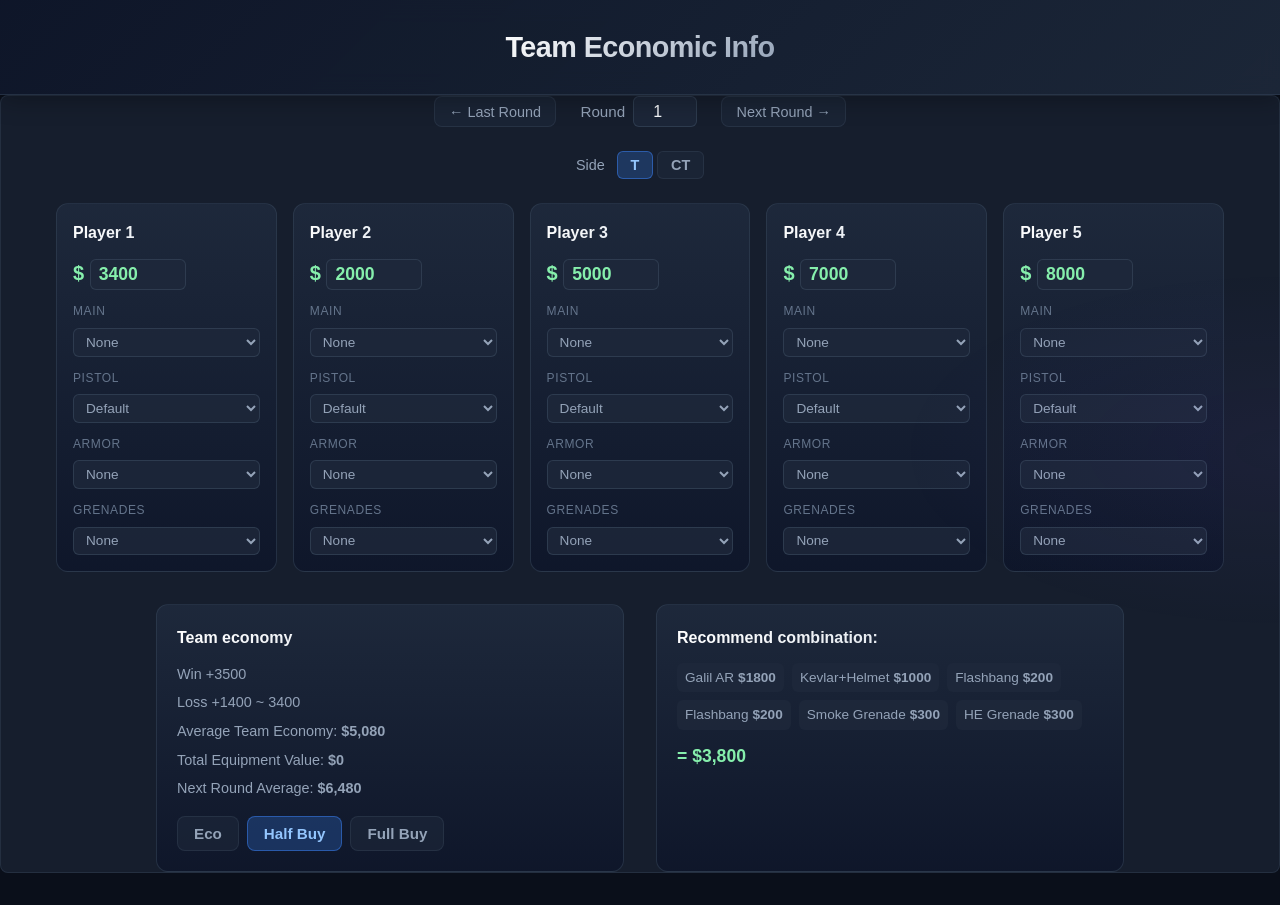
==== eco_board.html @ 3f2b860d "implement the real eco board" ====
<!DOCTYPE html>
<html lang="en">
<head>
  <meta charset="UTF-8">
  <meta name="viewport" content="width=device-width, initial-scale=1.0">
  <title>Team Economic Info — CS2 Eco Board</title>
  <link rel="stylesheet" href="css/style.css?v=4">
  <link rel="stylesheet" href="css/dashboard.css?v=4">
  <link rel="stylesheet" href="css/eco_board.css?v=1">
</head>
<body class="dashboard-body eco-board-page" data-theme="dark">
  <header class="dashboard-header eco-board-header">
    <div class="header-inner">
      <h1 class="dashboard-title">Team Economic Info</h1>
    </div>
  </header>

  <main class="eco-board-main">
    <!-- Round navigation -->
    <section class="eco-round-nav">
      <button type="button" class="eco-nav-btn" id="btnLastRound" aria-label="Previous round">← Last Round</button>
      <div class="eco-round-input-wrap">
        <span class="eco-round-label">Round</span>
        <input type="number" id="currentRound" class="eco-round-input" min="1" value="1" aria-label="Current round">
      </div>
      <button type="button" class="eco-nav-btn" id="btnNextRound" aria-label="Next round">Next Round →</button>
    </section>

    <!-- Side selector (T/CT affects Molotov vs Incendiary price) -->
    <section class="eco-side-select">
      <label>Side</label>
      <div class="eco-side-btns">
        <button type="button" class="eco-side-btn active" data-side="T">T</button>
        <button type="button" class="eco-side-btn" data-side="CT">CT</button>
      </div>
    </section>

    <!-- 5 Player cards -->
    <section class="eco-players-grid" id="playersGrid">
      <!-- Filled by JS: Player1..5 with money + Main/Pistol/Equipment/Grenades -->
    </section>

    <!-- Team economy summary + Strategy buttons + Recommendation -->
    <section class="eco-bottom-section">
      <div class="eco-summary-block">
        <h3>Team economy</h3>
        <ul class="eco-summary-list">
          <li>Win +<span id="winBonus">3250</span></li>
          <li>Loss +<span id="lossBonus">1400</span> ~ <span id="lossBonusMax">3400</span></li>
          <li>Average Team Economy: <strong id="avgEconomy">0</strong></li>
          <li>Total Equipment Value: <strong id="totalEquipment">0</strong></li>
          <li>Next Round Average: <strong id="nextRoundAvg">0</strong></li>
        </ul>
        <div class="eco-strategy-btns">
          <button type="button" class="eco-strategy-btn" data-strategy="eco">Eco</button>
          <button type="button" class="eco-strategy-btn active" data-strategy="halfbuy">Half Buy</button>
          <button type="button" class="eco-strategy-btn" data-strategy="fullbuy">Full Buy</button>
        </div>
      </div>
      <div class="eco-recommend-block">
        <h3>Recommend combination:</h3>
        <div class="eco-recommend-content" id="recommendContent">
          <p class="eco-recommend-placeholder">Choose a strategy to see recommended buy</p>
          <div class="eco-recommend-items" id="recommendItems"></div>
          <div class="eco-recommend-total" id="recommendTotal"></div>
        </div>
      </div>
    </section>
  </main>

  <script src="js/eco_board.js"></script>
</body>
</html>
---- css/style.css ----
/* === Reset & Base === */
*,
*::before,
*::after {
  margin: 0;
  padding: 0;
  box-sizing: border-box;
}

body {
  font-family: 'Segoe UI', Tahoma, Geneva, Verdana, sans-serif;
  line-height: 1.6;
}

/* === Theme Variables for Visualization Components === */
:root {
  --vis-bg: #ffffff;
  --vis-bg-alt: #f5f6f8;
  --vis-bg-card: #f8f9fa;
  --vis-border: #e0e0e0;
  --vis-border-light: #d0d0d0;
  --vis-text: #333;
  --vis-text-secondary: #555;
  --vis-text-muted: #666;
  --vis-text-faint: #888;
  --vis-text-dim: #999;
  --vis-text-heading: #222;
  --vis-tab-bg: #fff;
  --vis-tab-hover: #e8ecf0;
  --vis-tab-active-bg: linear-gradient(135deg, #1e3a5f, #2c5282);
  --vis-tab-active-border: transparent;
  --vis-tab-active-color: #fff;
  --vis-tab-shadow: 0 2px 4px rgba(30, 58, 95, 0.2);
  --vis-btn-shadow: 0 4px 6px rgba(0, 0, 0, 0.05);
  --vis-btn-hover-shadow: 0 6px 12px rgba(0, 0, 0, 0.1);
  --vis-input-bg: #fff;
  --vis-slider-track: #ddd;
  --vis-slider-thumb: #1e3a5f;
  --vis-heading-border: #1e3a5f;
  --vis-stat-border: #e8e8e8;
  --vis-control-bar-bg: #e8e8e8;
  --vis-loading-bg: rgba(255,255,255,0.85);
  --vis-hm-card-bg: #1a1a1a;
  --vis-ct-stat: #1565c0;
  --vis-t-stat: #c62828;
}

[data-theme="dark"] {
  --vis-bg: rgba(15, 23, 42, 0.95);
  --vis-bg-alt: rgba(30, 41, 59, 0.8);
  --vis-bg-card: rgba(30, 41, 59, 0.6);
  --vis-border: rgba(51, 65, 85, 0.6);
  --vis-border-light: rgba(51, 65, 85, 0.5);
  --vis-text: #e2e8f0;
  --vis-text-secondary: #cbd5e1;
  --vis-text-muted: #94a3b8;
  --vis-text-faint: #64748b;
  --vis-text-dim: #64748b;
  --vis-text-heading: #e2e8f0;
  --vis-tab-bg: rgba(30, 41, 59, 0.6);
  --vis-tab-hover: rgba(51, 65, 85, 0.8);
  --vis-tab-active-bg: linear-gradient(135deg, #3b82f6, #2563eb);
  --vis-tab-active-border: transparent;
  --vis-tab-active-color: #fff;
  --vis-tab-shadow: 0 2px 8px rgba(59, 130, 246, 0.3);
  --vis-btn-shadow: 0 4px 8px rgba(0, 0, 0, 0.2);
  --vis-btn-hover-shadow: 0 6px 16px rgba(0, 0, 0, 0.3);
  --vis-input-bg: rgba(30, 41, 59, 0.8);
  --vis-slider-track: rgba(51, 65, 85, 0.6);
  --vis-slider-thumb: #3b82f6;
  --vis-heading-border: #3b82f6;
  --vis-stat-border: rgba(51, 65, 85, 0.5);
  --vis-control-bar-bg: rgba(51, 65, 85, 0.5);
  --vis-loading-bg: rgba(15, 23, 42, 0.85);
  --vis-hm-card-bg: rgba(15, 23, 42, 0.8);
  --vis-ct-stat: #58a6ff;
  --vis-t-stat: #ff7b72;
}

/* === Vis Block (full-width wrapper per visualization) === */
.vis-block {
  position: relative;
}

.vis-block-header {
  max-width: 1100px;
  margin: 0 auto;
  padding: 1.25rem 1.5rem 0.75rem;
  display: flex;
  align-items: center;
  justify-content: space-between;
  flex-wrap: wrap;
  gap: 0.75rem;
}

.vis-block-title h2 {
  font-size: 1.5rem;
  color: var(--vis-text);
  margin-bottom: 0.15rem;
  transition: color 0.4s;
}

.vis-block-title p {
  color: var(--vis-text-muted);
  font-size: 0.9rem;
  transition: color 0.4s;
}

/* === Analysis Content Layout === */
.storyboard-text {
  width: 100%;
  max-width: 100%;
  margin: 0 auto 40px auto;
  padding: 20px 30px;
  background: var(--vis-bg-card);
  border-left: 4px solid #58a6ff;
  border-radius: 4px;
  box-shadow: 0 4px 12px rgba(0,0,0,0.1);
  transition: background 0.4s, color 0.4s, opacity 0.8s ease-out, transform 0.8s ease-out;
}

[data-theme="dark"] .storyboard-text {
  box-shadow: 0 4px 12px rgba(0,0,0,0.3);
}

.storyboard-text h3 {
  font-size: 20px;
  color: var(--vis-text-heading);
  margin-top: 0;
  margin-bottom: 12px;
  transition: color 0.4s;
}

.storyboard-text p {
  font-size: 15px;
  color: var(--vis-text);
  line-height: 1.6;
  margin-bottom: 12px;
  transition: color 0.4s;
}

.storyboard-text p:last-child {
  margin-bottom: 0;
}

.fade-section {
  opacity: 0;
  transform: translateY(30px);
  transition: opacity 0.8s ease-out, transform 0.8s ease-out;
}

.fade-section.is-visible {
  opacity: 1;
  transform: translateY(0);
}

.analysis-content {
  max-width: 1100px;
  width: 100%;
  margin: 0 auto;
  padding: 1.25rem 1.5rem;
  position: relative;
  z-index: 1;
}

.analysis-header {
  text-align: center;
  margin-bottom: 1rem;
}

.analysis-header h2 {
  font-size: 1.5rem;
  color: var(--vis-text);
  margin-bottom: 0.2rem;
  transition: color 0.4s;
}

.analysis-header p {
  color: var(--vis-text-muted);
  font-size: 0.9rem;
  transition: color 0.4s;
}

.analysis-content section {
  margin-bottom: 2rem;
}

.analysis-content section h2 {
  font-size: 1.35rem;
  margin-bottom: 0.5rem;
  border-bottom: 2px solid var(--vis-heading-border);
  padding-bottom: 0.25rem;
  color: var(--vis-text);
  transition: color 0.4s, border-color 0.4s;
}

.analysis-content section > p {
  color: var(--vis-text-muted);
  margin-bottom: 0.75rem;
  font-size: 0.9rem;
  transition: color 0.4s;
}

/* === Visualization Containers === */
.vis-container {
  width: 100%;
  min-height: 400px;
  background-color: var(--vis-bg);
  border: 1px solid var(--vis-border);
  border-radius: 8px;
  display: flex;
  align-items: center;
  justify-content: center;
  color: var(--vis-text-dim);
  font-size: 1.2rem;
  overflow: hidden;
  box-shadow: 0 2px 8px rgba(0,0,0,0.06);
  transition: background-color 0.4s, border-color 0.4s, color 0.4s;
}
[data-theme="dark"] .vis-container {
  box-shadow: 0 2px 12px rgba(0,0,0,0.3);
}
.vis-container .mc-wrapper {
  width: 100%;
}

/* === SVG Defaults (scoped to analysis) === */
.analysis-content svg {
  display: block;
  margin: 0 auto;
}

/* ========================================
   Map Control Visualization (vis1)
   ======================================== */
.mc-wrapper {
  width: 100%;
}

.mc-controls {
  display: flex; flex-wrap: wrap; gap: 16px;
  justify-content: center; align-items: center;
  padding: 14px 16px;
  background: var(--vis-bg-alt);
  border: 1px solid var(--vis-border);
  border-radius: 8px 8px 0 0;
  transition: background 0.4s, border-color 0.4s;
}
.mc-control-group { display: flex; align-items: center; gap: 8px; }
.mc-control-group label {
  font-size: 12px; color: var(--vis-text-muted); font-weight: 600;
  text-transform: uppercase; letter-spacing: 0.5px;
  transition: color 0.4s;
}
.mc-map-tabs { 
  display: inline-flex; 
  background: var(--vis-tab-bg); 
  padding: 4px; 
  border-radius: 8px; 
  border: 1px solid var(--vis-border-light);
  box-shadow: inset 0 1px 3px rgba(0,0,0,0.05);
}
.mc-map-tab {
  padding: 6px 16px; background: transparent; border: none;
  border-radius: 6px; color: var(--vis-text-secondary); font-size: 13px;
  font-weight: 600; cursor: pointer; transition: all 0.3s cubic-bezier(0.4, 0, 0.2, 1);
}
.mc-map-tab:hover:not(.active) { 
  color: var(--vis-text);
  background: rgba(0,0,0,0.03);
}
[data-theme="dark"] .mc-map-tab:hover:not(.active) {
  background: rgba(255,255,255,0.05);
}
.mc-map-tab.active { 
  background: var(--vis-tab-active-bg); 
  color: var(--vis-tab-active-color); 
  box-shadow: var(--vis-tab-shadow);
}

.mc-select {
  padding: 6px 28px 6px 12px; background: var(--vis-input-bg); 
  border: 1px solid var(--vis-border-light);
  border-radius: 6px; color: var(--vis-text); font-size: 13px;
  cursor: pointer; outline: none;
  transition: all 0.3s cubic-bezier(0.4, 0, 0.2, 1);
  box-shadow: var(--vis-btn-shadow);
  appearance: none;
  -webkit-appearance: none;
  background-image: url("data:image/svg+xml;charset=UTF-8,%3csvg xmlns='http://www.w3.org/2000/svg' viewBox='0 0 24 24' fill='none' stroke='currentColor' stroke-width='2' stroke-linecap='round' stroke-linejoin='round'%3e%3cpolyline points='6 9 12 15 18 9'%3e%3c/polyline%3e%3c/svg%3e");
  background-repeat: no-repeat;
  background-position: right 8px center;
  background-size: 12px;
}
.mc-select:focus { 
  border-color: #3b82f6; 
  box-shadow: 0 0 0 3px rgba(59, 130, 246, 0.2);
}
.mc-select:hover {
  transform: translateY(-1px);
  box-shadow: var(--vis-btn-hover-shadow);
}
.mc-btn { padding: 6px 16px; background: var(--vis-tab-bg); border: 1px solid var(--vis-border-light); border-radius: 6px; color: var(--vis-text); font-size: 13px; font-weight: 600; cursor: pointer; transition: all 0.3s cubic-bezier(0.4, 0, 0.2, 1); box-shadow: var(--vis-btn-shadow); min-width: 72px; }
.mc-btn:hover { 
  background: var(--vis-tab-hover);
  transform: translateY(-1px);
  box-shadow: var(--vis-btn-hover-shadow);
}
.mc-btn.playing { 
  background: linear-gradient(135deg, #ef4444, #dc2626); 
  border-color: transparent; 
  color: #fff; 
  box-shadow: 0 2px 8px rgba(239, 68, 68, 0.3);
}

.mc-body {
  display: flex; gap: 20px; flex-wrap: wrap;
  padding: 16px;
  background: var(--vis-bg);
  border: 1px solid var(--vis-border);
  border-top: none;
  border-radius: 0 0 8px 8px;
  color: var(--vis-text);
  font-family: 'Segoe UI', -apple-system, sans-serif;
  transition: background 0.4s, border-color 0.4s, color 0.4s;
}

.mc-map-wrapper { position: relative; flex-shrink: 0; }
.mc-map-container {
  position: relative; width: 560px; height: 560px;
  border-radius: 8px; overflow: hidden;
  border: 2px solid var(--vis-border-light); background: #fff;
  transition: border-color 0.4s;
}
[data-theme="dark"] .mc-map-container { background: #000; }
.mc-map-container img {
  width: 100%; height: 100%; display: block;
  position: absolute; top: 0; left: 0;
}
#mcControlCanvas {
  position: absolute; top: 0; left: 0;
  width: 560px; height: 560px;
  image-rendering: auto;
  pointer-events: none;
}
#mcPlayerCanvas {
  position: absolute; top: 0; left: 0;
  width: 560px; height: 560px;
  pointer-events: none;
}

.mc-slider-container { width: 560px; padding: 10px 0; }
.mc-slider-row { display: flex; align-items: center; gap: 12px; }
.mc-time-slider {
  flex: 1; appearance: none; -webkit-appearance: none;
  height: 6px; background: var(--vis-slider-track); border-radius: 3px; outline: none;
  transition: background 0.4s;
}
.mc-time-slider::-webkit-slider-thumb {
  -webkit-appearance: none; appearance: none;
  width: 16px; height: 16px; background: var(--vis-slider-thumb);
  border-radius: 50%; cursor: pointer; border: 2px solid #fff;
}
.mc-frame-label {
  font-size: 12px; color: var(--vis-text-faint); min-width: 130px;
  text-align: right; font-variant-numeric: tabular-nums;
  transition: color 0.4s;
}

.mc-alive-indicator {
  display: flex; gap: 16px; margin-top: 6px;
  justify-content: center;
}
.mc-alive-team {
  display: flex; align-items: center; gap: 6px;
  font-size: 13px; font-weight: 600;
}
.mc-alive-dot {
  width: 10px; height: 10px; border-radius: 50%;
}

.mc-side-panel { flex: 1; min-width: 220px; }
.mc-panel-card {
  background: var(--vis-bg-card); border: 1px solid var(--vis-border);
  border-radius: 8px; padding: 14px; margin-bottom: 14px;
  transition: background 0.4s, border-color 0.4s;
}
.mc-panel-card h3 {
  font-size: 13px; color: var(--vis-text-heading); margin-bottom: 10px; font-weight: 600;
  transition: color 0.4s;
}

.mc-legend-bar { height: 18px; border-radius: 4px; margin-bottom: 6px; }
.mc-legend-labels {
  display: flex; justify-content: space-between; font-size: 11px;
  color: var(--vis-text-muted);
  transition: color 0.4s;
}

.mc-control-bar-outer {
  width: 100%; height: 26px; background: var(--vis-control-bar-bg);
  border-radius: 4px; overflow: hidden; display: flex; margin-top: 6px;
  transition: background 0.4s;
}
.mc-control-bar-ct, .mc-control-bar-t {
  height: 100%; transition: width 0.15s;
  display: flex; align-items: center; justify-content: center;
  font-size: 11px; font-weight: 700; color: #fff;
}
.mc-control-bar-ct { background: linear-gradient(90deg, #1565c0, #42a5f5); }
.mc-control-bar-t { background: linear-gradient(90deg, #ef5350, #c62828); }

.mc-stat-row {
  display: flex; justify-content: space-between; align-items: center;
  padding: 5px 0; border-bottom: 1px solid var(--vis-stat-border);
  transition: border-color 0.4s;
}
.mc-stat-row:last-child { border-bottom: none; }
.mc-stat-label {
  font-size: 12px; color: var(--vis-text-muted);
  transition: color 0.4s;
}
.mc-stat-value { font-size: 13px; font-weight: 600; }
.mc-stat-ct { color: var(--vis-ct-stat); transition: color 0.4s; }
.mc-stat-t { color: var(--vis-t-stat); transition: color 0.4s; }
.mc-stat-neutral { color: var(--vis-text-faint); transition: color 0.4s; }

.mc-info p {
  font-size: 11px; color: var(--vis-text-muted); line-height: 1.6;
  transition: color 0.4s;
}

.mc-loading {
  display: flex; align-items: center; justify-content: center;
  height: 560px; font-size: 15px; color: var(--vis-text-faint);
}
.mc-spinner {
  width: 22px; height: 22px;
  border: 3px solid var(--vis-slider-track); border-top-color: var(--vis-slider-thumb);
  border-radius: 50%; animation: mc-spin 0.8s linear infinite; margin-right: 10px;
}

@keyframes mc-spin { to { transform: rotate(360deg); } }

/* ========================================
   Heatmap Gallery (heatmap-section)
   ======================================== */
.hm-map-tabs {
  display: inline-flex; 
  background: var(--vis-tab-bg); 
  padding: 4px; 
  border-radius: 8px; 
  border: 1px solid var(--vis-border-light);
  box-shadow: inset 0 1px 3px rgba(0,0,0,0.05);
  margin-bottom: 16px;
}
.hm-map-tab {
  padding: 6px 16px; background: transparent; border: none;
  border-radius: 6px; color: var(--vis-text-secondary); font-size: 13px;
  font-weight: 600; cursor: pointer; transition: all 0.3s cubic-bezier(0.4, 0, 0.2, 1);
}
.hm-map-tab:hover:not(.active) { 
  color: var(--vis-text);
  background: rgba(0,0,0,0.03);
}
[data-theme="dark"] .hm-map-tab:hover:not(.active) {
  background: rgba(255,255,255,0.05);
}
.hm-map-tab.active { 
  background: var(--vis-tab-active-bg); 
  color: var(--vis-tab-active-color); 
  box-shadow: var(--vis-tab-shadow);
}

.hm-grid {
  display: grid;
  grid-template-columns: 1fr 1fr;
  gap: 16px;
}
.hm-grid-2 {
  grid-template-columns: 1fr 1fr;
}
.hm-card {
  border: 1px solid var(--vis-border);
  border-radius: 8px;
  overflow: hidden;
  background: var(--vis-hm-card-bg);
  box-shadow: 0 2px 8px rgba(0,0,0,0.06);
  transition: background 0.4s, border-color 0.4s;
}
[data-theme="dark"] .hm-card {
  box-shadow: 0 2px 12px rgba(0,0,0,0.3);
}
.hm-card img {
  width: 100%;
  height: auto;
  display: block;
}

/* ========================================
   Utility Lane Evolution (vis3)
   ======================================== */
#vis3.vis-container {
  display: block;
}
.ul-wrapper { width: 100%; }

.ul-controls {
  display: flex; flex-wrap: wrap; gap: 16px;
  justify-content: center; align-items: center;
  padding: 14px 16px;
  background: var(--vis-bg-alt);
  border: 1px solid var(--vis-border);
  border-radius: 8px 8px 0 0;
  transition: background 0.4s, border-color 0.4s;
}
.ul-control-group { display: flex; align-items: center; gap: 8px; }
.ul-control-group label {
  font-size: 12px; color: var(--vis-text-muted); font-weight: 600;
  text-transform: uppercase; letter-spacing: 0.5px;
  transition: color 0.4s;
}
.ul-map-tabs { 
  display: inline-flex; 
  background: var(--vis-tab-bg); 
  padding: 4px; 
  border-radius: 8px; 
  border: 1px solid var(--vis-border-light);
  box-shadow: inset 0 1px 3px rgba(0,0,0,0.05);
}
.ul-map-tab {
  padding: 6px 16px; background: transparent; border: none;
  border-radius: 6px; color: var(--vis-text-secondary); font-size: 13px;
  font-weight: 600; cursor: pointer; transition: all 0.3s cubic-bezier(0.4, 0, 0.2, 1);
}
.ul-map-tab:hover:not(.active) { 
  color: var(--vis-text);
  background: rgba(0,0,0,0.03);
}
[data-theme="dark"] .ul-map-tab:hover:not(.active) {
  background: rgba(255,255,255,0.05);
}
.ul-map-tab.active { 
  background: var(--vis-tab-active-bg); 
  color: var(--vis-tab-active-color); 
  box-shadow: var(--vis-tab-shadow);
}

.ul-btn {
  padding: 6px 16px; background: var(--vis-tab-bg); border: 1px solid var(--vis-border-light);
  border-radius: 6px; color: var(--vis-text); font-size: 13px; font-weight: 600;
  cursor: pointer; transition: all 0.3s cubic-bezier(0.4, 0, 0.2, 1);
  box-shadow: var(--vis-btn-shadow);
}
.ul-btn:hover { 
  background: var(--vis-tab-hover);
  transform: translateY(-1px);
  box-shadow: var(--vis-btn-hover-shadow);
}

.ul-stat-badge {
  font-size: 12px; font-weight: 600; color: var(--vis-text-muted);
  padding: 4px 12px; border-radius: 999px;
  background: var(--vis-bg-card); border: 1px solid var(--vis-border);
  transition: all 0.4s;
}

.ul-body {
  display: flex; gap: 20px; flex-wrap: wrap;
  padding: 16px;
  background: var(--vis-bg);
  border: 1px solid var(--vis-border);
  border-top: none;
  border-radius: 0 0 8px 8px;
  transition: background 0.4s, border-color 0.4s;
}

.ul-map-area { flex-shrink: 0; position: relative; }
.ul-map-container {
  position: relative; width: 560px; height: 560px;
  border-radius: 8px; overflow: hidden;
  border: 2px solid var(--vis-border-light); background: #fff;
  transition: border-color 0.4s;
}
[data-theme="dark"] .ul-map-container { background: #000; }
.ul-map-container img {
  width: 100%; height: 100%; display: block;
  position: absolute; top: 0; left: 0;
  pointer-events: none;
}
#ulTrailCanvas {
  position: absolute; top: 0; left: 0;
  width: 560px; height: 560px;
  pointer-events: none;
  z-index: 1;
}

.ul-legend {
  display: flex; gap: 16px; justify-content: center;
  padding: 10px 0 2px; flex-wrap: wrap;
}
.ul-legend-item {
  display: flex; align-items: center; gap: 5px;
  font-size: 12px; color: var(--vis-text-muted); font-weight: 600;
  transition: color 0.4s;
}
.ul-legend-dot {
  width: 10px; height: 10px; border-radius: 50%;
  display: inline-block; box-shadow: 0 0 6px currentColor;
}
.ul-legend-line {
  width: 24px; height: 2px; display: inline-block;
  background: linear-gradient(90deg, rgba(255,255,255,0.6), rgba(255,255,255,0.1));
  border-radius: 1px;
}

.ul-sidebar { flex: 1; min-width: 220px; }
.ul-panel-card {
  background: var(--vis-bg-card); border: 1px solid var(--vis-border);
  border-radius: 8px; padding: 14px; margin-bottom: 14px;
  transition: background 0.4s, border-color 0.4s;
}
.ul-panel-card h3 {
  font-size: 13px; color: var(--vis-text-heading); margin-bottom: 10px; font-weight: 600;
  transition: color 0.4s;
}

.ul-filter-group {
  display: inline-flex; flex-wrap: wrap; 
  background: var(--vis-tab-bg); 
  padding: 4px; 
  border-radius: 8px; 
  border: 1px solid var(--vis-border-light);
  box-shadow: inset 0 1px 3px rgba(0,0,0,0.05);
}
.ul-filter-btn {
  padding: 6px 12px; font-size: 12px; font-weight: 600;
  border: none; border-radius: 6px;
  background: transparent; color: var(--vis-text-secondary);
  cursor: pointer; transition: all 0.3s cubic-bezier(0.4, 0, 0.2, 1);
}
.ul-filter-btn:hover:not(.active) { 
  color: var(--vis-text);
  background: rgba(0,0,0,0.03);
}
[data-theme="dark"] .ul-filter-btn:hover:not(.active) {
  background: rgba(255,255,255,0.05);
}
.ul-filter-btn.active {
  background: var(--vis-tab-active-bg); 
  color: var(--vis-tab-active-color);
  box-shadow: var(--vis-tab-shadow);
}

.ul-info p {
  font-size: 11px; color: var(--vis-text-muted); line-height: 1.6;
  transition: color 0.4s;
}

/* ========================================
   Kill Vector Field (vis4)
   ======================================== */
#vis4.vis-container { display: block; }
.kv-wrapper { width: 100%; }

.kv-controls {
  display: flex; flex-wrap: wrap; gap: 16px;
  justify-content: center; align-items: center;
  padding: 14px 16px;
  background: var(--vis-bg-alt);
  border: 1px solid var(--vis-border);
  border-radius: 8px 8px 0 0;
  transition: background 0.4s, border-color 0.4s;
}
.kv-control-group { display: flex; align-items: center; gap: 8px; }
.kv-control-group label {
  font-size: 12px; color: var(--vis-text-muted); font-weight: 600;
  text-transform: uppercase; letter-spacing: 0.5px;
  transition: color 0.4s;
}
.kv-map-tabs { 
  display: inline-flex; 
  background: var(--vis-tab-bg); 
  padding: 4px; 
  border-radius: 8px; 
  border: 1px solid var(--vis-border-light);
  box-shadow: inset 0 1px 3px rgba(0,0,0,0.05);
}
.kv-map-tab {
  padding: 6px 16px; background: transparent; border: none;
  border-radius: 6px; color: var(--vis-text-secondary); font-size: 13px;
  font-weight: 600; cursor: pointer; transition: all 0.3s cubic-bezier(0.4, 0, 0.2, 1);
}
.kv-map-tab:hover:not(.active) { 
  color: var(--vis-text);
  background: rgba(0,0,0,0.03);
}
[data-theme="dark"] .kv-map-tab:hover:not(.active) {
  background: rgba(255,255,255,0.05);
}
.kv-map-tab.active { 
  background: var(--vis-tab-active-bg); 
  color: var(--vis-tab-active-color); 
  box-shadow: var(--vis-tab-shadow);
}

.kv-btn {
  padding: 6px 16px; background: var(--vis-tab-bg); border: 1px solid var(--vis-border-light);
  border-radius: 6px; color: var(--vis-text); font-size: 13px; font-weight: 600;
  cursor: pointer; transition: all 0.3s cubic-bezier(0.4, 0, 0.2, 1);
  box-shadow: var(--vis-btn-shadow);
}
.kv-btn:hover { 
  background: var(--vis-tab-hover);
  transform: translateY(-1px);
  box-shadow: var(--vis-btn-hover-shadow);
}

.kv-stat-badge {
  font-size: 12px; font-weight: 600; color: var(--vis-text-muted);
  padding: 4px 12px; border-radius: 999px;
  background: var(--vis-bg-card); border: 1px solid var(--vis-border);
  transition: all 0.4s;
}

.kv-body {
  display: flex; gap: 20px; flex-wrap: wrap;
  padding: 16px;
  background: var(--vis-bg);
  border: 1px solid var(--vis-border);
  border-top: none;
  border-radius: 0 0 8px 8px;
  transition: background 0.4s, border-color 0.4s;
}

.kv-map-area { flex-shrink: 0; position: relative; z-index: 4; }
.kv-map-container {
  position: relative; width: 560px; height: 560px;
  border-radius: 8px; overflow: hidden;
  border: 2px solid var(--vis-border-light); background: #fff;
  transition: border-color 0.4s;
}
[data-theme="dark"] .kv-map-container { background: #000; }
.kv-map-container img {
  width: 100%; height: 100%; display: block;
  position: absolute; top: 0; left: 0;
  pointer-events: none;
}
#kvCanvas {
  position: absolute; top: 0; left: 0;
  width: 560px; height: 560px;
  pointer-events: none;
  z-index: 1;
}

.kv-legend {
  display: flex; gap: 16px; justify-content: center;
  padding: 10px 0 2px; flex-wrap: wrap;
}
.kv-legend-item {
  display: flex; align-items: center; gap: 5px;
  font-size: 12px; color: var(--vis-text-muted); font-weight: 600;
  transition: color 0.4s;
}
.kv-legend-dot {
  width: 10px; height: 10px; border-radius: 50%;
  display: inline-block; box-shadow: 0 0 6px currentColor;
}
.kv-legend-x {
  font-size: 14px; font-weight: 700; color: #ef5350;
  line-height: 1; margin-right: 2px;
}

.kv-sidebar { flex: 1; min-width: 220px; }
.kv-panel-card {
  background: var(--vis-bg-card); border: 1px solid var(--vis-border);
  border-radius: 8px; padding: 14px; margin-bottom: 14px;
  transition: background 0.4s, border-color 0.4s;
}
.kv-panel-card h3 {
  font-size: 13px; color: var(--vis-text-heading); margin-bottom: 10px; font-weight: 600;
  transition: color 0.4s;
}

.kv-filter-group { 
  display: inline-flex; flex-wrap: wrap; 
  background: var(--vis-tab-bg); 
  padding: 4px; 
  border-radius: 8px; 
  border: 1px solid var(--vis-border-light);
  box-shadow: inset 0 1px 3px rgba(0,0,0,0.05);
}
.kv-filter-btn {
  padding: 6px 12px; font-size: 12px; font-weight: 600;
  border: none; border-radius: 6px;
  background: transparent; color: var(--vis-text-secondary);
  cursor: pointer; transition: all 0.3s cubic-bezier(0.4, 0, 0.2, 1);
}
.kv-filter-btn:hover:not(.active) { 
  color: var(--vis-text);
  background: rgba(0,0,0,0.03);
}
[data-theme="dark"] .kv-filter-btn:hover:not(.active) {
  background: rgba(255,255,255,0.05);
}
.kv-filter-btn.active {
  background: var(--vis-tab-active-bg); 
  color: var(--vis-tab-active-color);
  box-shadow: var(--vis-tab-shadow);
}

.kv-info p {
  font-size: 11px; color: var(--vis-text-muted); line-height: 1.6;
  transition: color 0.4s;
}

/* Eco Board sub-section (same card layout as Kill Vector Field) */
.eco-board-demo-section .vis-container { display: block; }
.eco-board-wrapper {
  display: flex;
  gap: 20px;
  flex-wrap: wrap;
  padding: 16px;
  background: var(--vis-bg);
  border: 1px solid var(--vis-border);
  border-radius: 8px;
  transition: background 0.4s, border-color 0.4s;
}
.eco-board-main {
  flex: 1;
  min-width: 560px;
  border-radius: 8px;
  overflow: hidden;
  border: 1px solid var(--vis-border-light);
  background: var(--vis-bg-card);
  transition: border-color 0.4s, background 0.4s;
}
.eco-board-main.eco-board-inline {
  overflow: visible;
  padding: 16px;
}
.eco-board-main .eco-board-iframe {
  display: block;
  width: 100%;
  height: 720px;
  min-height: 560px;
  border: none;
}
.eco-board-demo-section .kv-sidebar { min-width: 220px; }
.eco-board-open-link {
  color: var(--vis-accent, #2563eb);
  text-decoration: none;
  font-weight: 600;
  font-size: 13px;
}
.eco-board-open-link:hover { text-decoration: underline; }

/* ========================================
   Hotspot overlay canvas (vis3)
   ======================================== */
#ulHotspotCanvas {
  position: absolute; top: 0; left: 0;
  width: 560px; height: 560px;
  pointer-events: none;
  z-index: 2;
}
#kvHoverCanvas {
  position: absolute; top: 0; left: 0;
  width: 560px; height: 560px;
  pointer-events: none;
  z-index: 2;
}
.ul-map-container,
.kv-map-container {
  cursor: crosshair;
}
/* ========================================
   Shared Vis Tooltip
   ======================================== */
.vis-tooltip {
  position: absolute;
  z-index: 240;
  width: 236px;
  background: linear-gradient(135deg, rgba(255,255,255,0.28), rgba(255,255,255,0.12));
  border: 1px solid rgba(255,255,255,0.28);
  border-radius: 16px;
  box-shadow: 0 12px 32px rgba(15,23,42,0.18), inset 0 1px 0 rgba(255,255,255,0.28);
  font-family: 'Segoe UI', -apple-system, sans-serif;
  color: #111827;
  overflow: hidden;
  pointer-events: none;
  transition: opacity 0.18s ease-out, transform 0.18s ease-out;
  backdrop-filter: blur(18px) saturate(160%);
  -webkit-backdrop-filter: blur(18px) saturate(160%);
}
[data-theme="dark"] .vis-tooltip {
  background: linear-gradient(135deg, rgba(30,41,59,0.44), rgba(15,23,42,0.28));
  border: 1px solid rgba(148,163,184,0.22);
  box-shadow: 0 12px 32px rgba(0,0,0,0.42), inset 0 1px 0 rgba(255,255,255,0.08);
  color: #f8fafc;
}

.vis-tooltip-header {
  padding: 8px 11px;
  font-size: 11px; font-weight: 700;
  color: #111827;
  background: linear-gradient(135deg, rgba(255,255,255,0.44), rgba(226,232,240,0.32));
  letter-spacing: 0.3px;
}
[data-theme="dark"] .vis-tooltip-header {
  background: linear-gradient(135deg, rgba(59,130,246,0.64), rgba(37,99,235,0.52));
  color: #f8fafc;
}

.vis-tooltip-body {
  padding: 9px 11px;
}

.vis-tooltip-pie-row {
  display: flex; align-items: center; gap: 8px;
}
.vis-tooltip-pie-legend {
  font-size: 10px; line-height: 1.45;
  color: #374151;
}
[data-theme="dark"] .vis-tooltip-pie-legend { color: #cbd5e1; }
.vis-tooltip-pie-legend .pie-leg-item {
  display: flex; align-items: center; gap: 5px;
}
.vis-tooltip-pie-legend .pie-leg-dot {
  width: 7px; height: 7px; border-radius: 50%; flex-shrink: 0;
}
.vis-tooltip-pie-legend .pie-leg-pct {
  font-weight: 700; color: #111827; min-width: 24px; text-align: right;
}
[data-theme="dark"] .vis-tooltip-pie-legend .pie-leg-pct { color: #f8fafc; }

.vis-tooltip-divider {
  height: 1px; background: rgba(148,163,184,0.24); margin: 8px 0;
}

.vis-tooltip-stats {
  font-size: 10px; color: #374151; line-height: 1.55;
}
[data-theme="dark"] .vis-tooltip-stats { color: #cbd5e1; }
.vis-tooltip-stats .stat-row {
  display: flex; justify-content: space-between;
  gap: 8px;
}
.vis-tooltip-stats .stat-val {
  font-weight: 700; color: #111827;
}
[data-theme="dark"] .vis-tooltip-stats .stat-val { color: #f8fafc; }

.vis-tooltip-kills {
  font-size: 10px; color: #374151; line-height: 1.45;
  max-height: 74px; overflow-y: auto;
}
[data-theme="dark"] .vis-tooltip-kills { color: #cbd5e1; }
.vis-tooltip-kills .kill-entry {
  display: flex; align-items: center; gap: 6px;
  padding: 2px 0; border-bottom: 1px solid rgba(148,163,184,0.18);
}
.vis-tooltip-kills .kill-entry:last-child { border-bottom: none; }
.vis-tooltip-kills .kill-weapon {
  font-size: 9px; padding: 1px 4px; border-radius: 999px;
  background: rgba(15,23,42,0.08); color: #111827;
  font-weight: 600;
}
[data-theme="dark"] .vis-tooltip-kills .kill-weapon {
  background: rgba(255,255,255,0.16);
  color: #f8fafc;
}
.vis-tooltip-kills .kill-hs {
  color: #ff1744; font-weight: 700; font-size: 9px;
}
---- css/dashboard.css ----
/* ============================================
   Dashboard — World Map + Game Switch
   Supports Day / Night Modes
   ============================================ */

/* ---------- CSS Variables: Dark Mode (default) ---------- */
body.dashboard-body {
  overflow-x: hidden;
}

body.dashboard-body,
body.dashboard-body[data-theme="dark"] {
  --dbg-bg: #0a0f1a;
  --dbg-bg-overlay: radial-gradient(ellipse 80% 50% at 50% -20%, rgba(59, 130, 246, 0.08) 0%, transparent 50%),
    radial-gradient(ellipse 60% 40% at 100% 50%, rgba(139, 92, 246, 0.05) 0%, transparent 50%);
  --dbg-header-bg: linear-gradient(135deg, rgba(15, 23, 42, 0.95) 0%, rgba(30, 41, 59, 0.9) 100%);
  --dbg-header-border: rgba(51, 65, 85, 0.6);
  --dbg-title-gradient: linear-gradient(135deg, #fff 0%, #94a3b8 100%);
  --dbg-toggle-bg: rgba(30, 41, 59, 0.8);
  --dbg-toggle-border: rgba(51, 65, 85, 0.8);
  --dbg-btn-color: #94a3b8;
  --dbg-btn-hover: #f8fafc;
  --dbg-main-bg: transparent;
  --dbg-game-bg: rgba(30, 41, 59, 0.6);
  --dbg-game-border: rgba(51, 65, 85, 0.5);
  --dbg-hint: #64748b;
  --dbg-map-bg: linear-gradient(145deg, rgba(30, 41, 59, 0.9) 0%, rgba(15, 23, 42, 0.95) 100%);
  --dbg-map-border: rgba(51, 65, 85, 0.5);
  --dbg-map-country-stroke: rgba(255, 255, 255, 0.15);
  --dbg-loading-bg: rgba(30, 41, 59, 0.8);
  --dbg-loading-color: #94a3b8;
  --dbg-tooltip-bg: linear-gradient(135deg, rgba(30, 41, 59, 0.98) 0%, rgba(15, 23, 42, 0.98) 100%);
  --dbg-tooltip-border: rgba(59, 130, 246, 0.3);
  --dbg-tooltip-color: #f8fafc;
  --dbg-tooltip-arrow: rgba(30, 41, 59, 0.98);
  --dbg-panel-bg: linear-gradient(180deg, rgba(30, 41, 59, 0.98) 0%, rgba(15, 23, 42, 0.98) 100%);
  --dbg-panel-border: rgba(51, 65, 85, 0.6);
  --dbg-panel-title: linear-gradient(135deg, #fff 0%, #cbd5e1 100%);
  --dbg-panel-text: #94a3b8;
  --dbg-panel-placeholder: #64748b;
  --dbg-close-bg: rgba(51, 65, 85, 0.8);
  --dbg-close-color: #94a3b8;
  --dbg-footer-bg: rgba(15, 23, 42, 0.8);
  --dbg-footer-color: #64748b;
  --dbg-footer-border: rgba(51, 65, 85, 0.4);
}

/* ---------- CSS Variables: Light Mode ---------- */
body.dashboard-body[data-theme="light"] {
  --dbg-bg: #f1f5f9;
  --dbg-bg-overlay: radial-gradient(ellipse 80% 50% at 50% -20%, rgba(59, 130, 246, 0.06) 0%, transparent 50%),
    radial-gradient(ellipse 60% 40% at 100% 50%, rgba(139, 92, 246, 0.04) 0%, transparent 50%);
  --dbg-header-bg: linear-gradient(135deg, rgba(255, 255, 255, 0.98) 0%, rgba(248, 250, 252, 0.98) 100%);
  --dbg-header-border: rgba(203, 213, 225, 0.8);
  --dbg-title-gradient: linear-gradient(135deg, #1e293b 0%, #475569 100%);
  --dbg-toggle-bg: rgba(241, 245, 249, 0.9);
  --dbg-toggle-border: rgba(203, 213, 225, 0.9);
  --dbg-btn-color: #64748b;
  --dbg-btn-hover: #1e293b;
  --dbg-main-bg: transparent;
  --dbg-game-bg: rgba(255, 255, 255, 0.8);
  --dbg-game-border: rgba(203, 213, 225, 0.8);
  --dbg-hint: #64748b;
  --dbg-map-bg: linear-gradient(145deg, rgba(255, 255, 255, 0.95) 0%, rgba(248, 250, 252, 0.98) 100%);
  --dbg-map-border: rgba(203, 213, 225, 0.8);
  --dbg-loading-bg: rgba(255, 255, 255, 0.9);
  --dbg-loading-color: #64748b;
  --dbg-tooltip-bg: linear-gradient(135deg, rgba(51, 65, 85, 0.96) 0%, rgba(30, 41, 59, 0.98) 100%);
  --dbg-tooltip-border: rgba(59, 130, 246, 0.4);
  --dbg-tooltip-color: #f8fafc;
  --dbg-tooltip-arrow: rgba(51, 65, 85, 0.96);
  --dbg-panel-bg: linear-gradient(180deg, rgba(255, 255, 255, 0.98) 0%, rgba(248, 250, 252, 0.98) 100%);
  --dbg-panel-border: rgba(203, 213, 225, 0.8);
  --dbg-panel-title: linear-gradient(135deg, #1e293b 0%, #475569 100%);
  --dbg-panel-text: #475569;
  --dbg-panel-placeholder: #94a3b8;
  --dbg-close-bg: rgba(203, 213, 225, 0.9);
  --dbg-close-color: #64748b;
  --dbg-footer-bg: rgba(255, 255, 255, 0.9);
  --dbg-footer-color: #64748b;
  --dbg-footer-border: rgba(203, 213, 225, 0.8);
}

/* ---------- Background ---------- */
body.dashboard-body {
  background: var(--dbg-bg);
  min-height: 100vh;
  transition: background 0.4s ease;
}

body.dashboard-body::before {
  content: "";
  position: fixed;
  inset: 0;
  background: var(--dbg-bg-overlay);
  pointer-events: none;
  z-index: 0;
  transition: opacity 0.4s ease;
}

/* ---------- Header ---------- */
.dashboard-header {
  position: relative;
  z-index: 10;
  background: var(--dbg-header-bg);
  padding: 1.5rem 2rem;
  border-bottom: 1px solid var(--dbg-header-border);
  box-shadow: 0 4px 24px rgba(0, 0, 0, 0.08);
  backdrop-filter: blur(12px);
  transition: background 0.4s, border-color 0.4s;
}

body.dashboard-body[data-theme="dark"] .dashboard-header {
  box-shadow: 0 4px 24px rgba(0, 0, 0, 0.3);
}

.header-inner {
  max-width: 1400px;
  margin: 0 auto;
  display: flex;
  align-items: center;
  justify-content: center;
  flex-wrap: wrap;
  gap: 1.5rem;
}

.header-actions {
  display: flex;
  align-items: center;
  gap: 1rem;
}

/* Theme toggle button */
.theme-toggle {
  width: 48px;
  height: 36px;
  border-radius: 10px;
  background: var(--dbg-toggle-bg);
  border: 1px solid var(--dbg-toggle-border);
  cursor: pointer;
  display: flex;
  align-items: center;
  justify-content: center;
  position: relative;
  overflow: hidden;
  transition: all 0.3s ease;
  color: var(--dbg-btn-hover);
}

.theme-toggle:hover {
  transform: translateY(-1px);
  box-shadow: 0 4px 12px rgba(0, 0, 0, 0.1);
}

.theme-icon {
  position: absolute;
  width: 20px;
  height: 20px;
  display: flex;
  align-items: center;
  justify-content: center;
  transition: all 0.4s cubic-bezier(0.4, 0, 0.2, 1);
}

.theme-icon svg {
  width: 100%;
  height: 100%;
}

.theme-sun {
  opacity: 0;
  transform: rotate(-90deg) scale(0.5);
}

.theme-moon {
  opacity: 1;
  transform: rotate(0) scale(1);
}

body[data-theme="light"] .theme-sun {
  opacity: 1;
  transform: rotate(0) scale(1);
}

body[data-theme="light"] .theme-moon {
  opacity: 0;
  transform: rotate(90deg) scale(0.5);
}

.dashboard-title {
  font-size: 1.8rem;
  font-weight: 700;
  letter-spacing: -0.02em;
  background: var(--dbg-title-gradient);
  -webkit-background-clip: text;
  -webkit-text-fill-color: transparent;
  background-clip: text;
  transition: background 0.4s;
}

.game-toggle {
  display: flex;
  gap: 0;
  background: var(--dbg-toggle-bg);
  border-radius: 12px;
  padding: 5px;
  border: 1px solid var(--dbg-toggle-border);
  box-shadow: inset 0 1px 2px rgba(0, 0, 0, 0.06);
  transition: background 0.4s, border-color 0.4s;
}

.game-btn {
  padding: 0.65rem 1.25rem 0.65rem 1rem;
  font-size: 0.95rem;
  font-weight: 600;
  border: none;
  border-radius: 9px;
  cursor: pointer;
  background: transparent;
  color: var(--dbg-btn-color);
  transition: all 0.3s cubic-bezier(0.4, 0, 0.2, 1);
  display: inline-flex;
  align-items: center;
  gap: 0.5rem;
}

.game-icon {
  display: inline-flex;
  align-items: center;
  justify-content: center;
  flex-shrink: 0;
  width: 20px;
  height: 20px;
  opacity: 0.9;
}

.game-icon svg {
  width: 100%;
  height: 100%;
}

.game-btn.active .game-icon {
  opacity: 1;
}

.game-btn:hover {
  color: var(--dbg-btn-hover);
  background: rgba(148, 163, 184, 0.15);
  transform: translateY(-1px);
}

.game-btn.active {
  background: linear-gradient(135deg, #3b82f6 0%, #2563eb 100%);
  color: white;
  box-shadow: 0 4px 14px rgba(59, 130, 246, 0.5);
}

.game-btn.active:hover {
  box-shadow: 0 6px 20px rgba(59, 130, 246, 0.6);
  transform: translateY(-1px);
}

.game-btn[data-game="dota2"].active {
  background: linear-gradient(135deg, #8b5cf6 0%, #7c3aed 100%);
  box-shadow: 0 4px 14px rgba(139, 92, 246, 0.5);
}

.game-btn[data-game="dota2"].active:hover {
  box-shadow: 0 6px 20px rgba(139, 92, 246, 0.6);
}

/* ---------- Main ---------- */
.dashboard-main {
  position: relative;
  z-index: 1;
  display: flex;
  min-height: 520px;
  background: var(--dbg-main-bg);
  transition: background 0.4s;
  max-width: 1100px;
  margin: 0 auto;
  width: 100%;
}

.map-wrapper {
  flex: 1;
  position: relative;
  padding: 0 1.5rem 1rem;
  display: flex;
  flex-direction: column;
}

.map-info-bar {
  display: flex;
  align-items: center;
  justify-content: flex-end;
  margin-bottom: 0.5rem;
  padding: 0;
}

.current-game {
  font-size: 1rem;
  font-weight: 600;
  color: var(--dbg-btn-color);
  padding: 0.35rem 0.75rem;
  background: var(--dbg-game-bg);
  border-radius: 8px;
  border: 1px solid var(--dbg-game-border);
  transition: all 0.4s;
}

.hint {
  font-size: 0.85rem;
  color: var(--dbg-hint);
  animation: hint-pulse 3s ease-in-out infinite;
  transition: color 0.4s;
}

@keyframes hint-pulse {
  0%, 100% { opacity: 0.7; }
  50% { opacity: 1; }
}

.world-map-container {
  flex: 1;
  min-height: 500px;
  background: var(--dbg-map-bg);
  border-radius: 16px;
  overflow: hidden;
  border: 1px solid var(--dbg-map-border);
  box-shadow: 0 8px 32px rgba(0, 0, 0, 0.08);
  position: relative;
  transition: background 0.4s, border-color 0.4s, box-shadow 0.4s;
}

body.dashboard-body[data-theme="dark"] .world-map-container {
  box-shadow: 0 8px 32px rgba(0, 0, 0, 0.3), inset 0 1px 0 rgba(255, 255, 255, 0.03);
}

.world-map-container::before {
  content: "";
  position: absolute;
  inset: 0;
  border-radius: 16px;
  padding: 1px;
  background: linear-gradient(135deg, rgba(59, 130, 246, 0.2) 0%, transparent 50%, rgba(139, 92, 246, 0.1) 100%);
  -webkit-mask: linear-gradient(#fff 0 0) content-box, linear-gradient(#fff 0 0);
  mask: linear-gradient(#fff 0 0) content-box, linear-gradient(#fff 0 0);
  -webkit-mask-composite: xor;
  mask-composite: exclude;
  pointer-events: none;
}

.world-map-container svg {
  display: block;
  width: 100%;
  height: 100%;
  cursor: grab;
}

.world-map-container.dragging svg,
.world-map-container.dragging path.country {
  cursor: grabbing !important;
}

/* Map loading */
.world-map-container.loading {
  display: flex;
  align-items: center;
  justify-content: center;
}

.world-map-container .map-loading {
  position: absolute;
  inset: 0;
  display: flex;
  flex-direction: column;
  align-items: center;
  justify-content: center;
  gap: 1rem;
  color: var(--dbg-loading-color);
  z-index: 5;
  background: var(--dbg-loading-bg);
  border-radius: 16px;
  transition: background 0.4s, color 0.4s;
}

.map-spinner {
  width: 40px;
  height: 40px;
  border: 3px solid var(--dbg-map-border);
  border-top-color: #3b82f6;
  border-radius: 50%;
  animation: map-spin 0.8s linear infinite;
}

@keyframes map-spin {
  to { transform: rotate(360deg); }
}

/* Tooltip */
.country-tooltip {
  position: fixed;
  padding: 10px 16px;
  background: var(--dbg-tooltip-bg);
  border: 1px solid var(--dbg-tooltip-border);
  border-radius: 10px;
  color: var(--dbg-tooltip-color);
  font-size: 0.95rem;
  font-weight: 500;
  pointer-events: none;
  z-index: 1000;
  opacity: 0;
  transform: translate(-50%, calc(-100% - 12px)) scale(0.95);
  transition: opacity 0.2s, transform 0.2s cubic-bezier(0.4, 0, 0.2, 1);
  box-shadow: 0 8px 24px rgba(0, 0, 0, 0.3);
}

.country-tooltip.visible {
  opacity: 1;
  transform: translate(-50%, calc(-100% - 12px)) scale(1);
}

.country-tooltip::after {
  content: "";
  position: absolute;
  bottom: -6px;
  left: 50%;
  transform: translateX(-50%);
  border: 6px solid transparent;
  border-top-color: var(--dbg-tooltip-arrow);
}

/* ---------- Detail Panel ---------- */
.detail-panel {
  width: 340px;
  flex-shrink: 0;
  background: var(--dbg-panel-bg);
  border-left: 1px solid var(--dbg-panel-border);
  padding: 1.5rem;
  overflow-y: auto;
  transition: width 0.4s cubic-bezier(0.4, 0, 0.2, 1), 
              padding 0.4s cubic-bezier(0.4, 0, 0.2, 1),
              opacity 0.3s ease,
              background 0.4s,
              border-color 0.4s;
  box-shadow: -8px 0 24px rgba(0, 0, 0, 0.1);
  backdrop-filter: blur(12px);
}

body.dashboard-body[data-theme="dark"] .detail-panel {
  box-shadow: -8px 0 24px rgba(0, 0, 0, 0.2);
}

.detail-panel.collapsed {
  width: 0;
  min-width: 0;
  padding: 0;
  border-left-width: 0;
  overflow: hidden;
  opacity: 0;
}

.detail-panel-inner {
  position: relative;
  animation: detail-slide-in 0.4s cubic-bezier(0.4, 0, 0.2, 1);
}

@keyframes detail-slide-in {
  from {
    opacity: 0;
    transform: translateX(20px);
  }
  to {
    opacity: 1;
    transform: translateX(0);
  }
}

.detail-close {
  position: absolute;
  top: -0.5rem;
  right: -0.5rem;
  width: 32px;
  height: 32px;
  border: none;
  background: var(--dbg-close-bg);
  color: var(--dbg-close-color);
  font-size: 1.3rem;
  line-height: 1;
  border-radius: 8px;
  cursor: pointer;
  transition: all 0.25s ease;
}

.detail-close:hover {
  background: rgba(239, 68, 68, 0.8);
  color: white;
  transform: scale(1.05);
}

.detail-title {
  font-size: 1.3rem;
  margin-bottom: 1rem;
  padding-bottom: 0.75rem;
  border-bottom: 1px solid var(--dbg-panel-border);
  background: var(--dbg-panel-title);
  -webkit-background-clip: text;
  -webkit-text-fill-color: transparent;
  background-clip: text;
  transition: background 0.4s;
}

.detail-content {
  color: var(--dbg-panel-text);
  font-size: 0.9rem;
  line-height: 1.7;
  transition: color 0.4s;
}

.detail-content p {
  margin-bottom: 0.75rem;
}

.detail-placeholder {
  color: var(--dbg-panel-placeholder);
  font-style: italic;
}

/* ---------- Footer ---------- */
.dashboard-footer {
  position: relative;
  z-index: 1;
  background: var(--dbg-footer-bg);
  padding: 0.75rem 2rem;
  text-align: center;
  color: var(--dbg-footer-color);
  font-size: 0.85rem;
  border-top: 1px solid var(--dbg-footer-border);
  backdrop-filter: blur(8px);
  transition: background 0.4s, color 0.4s, border-color 0.4s;
}

/* ---------- Fancy Extensions ---------- */
.particles-canvas {
  position: fixed;
  inset: 0;
  z-index: 0;
  pointer-events: none;
  opacity: 0.5;
}

.theme-sweep {
  position: fixed;
  inset: 0;
  pointer-events: none;
  z-index: 20;
  opacity: 0;
  background: linear-gradient(120deg, transparent 30%, rgba(255,255,255,0.3) 50%, transparent 70%);
  transform: translateX(-120%);
}

.theme-sweep.active {
  animation: theme-sweep-move 0.45s ease-out;
}

@keyframes theme-sweep-move {
  from { opacity: 1; transform: translateX(-120%); }
  to { opacity: 0; transform: translateX(120%); }
}

.sound-toggle {
  width: 48px;
  height: 36px;
  border-radius: 10px;
  border: 1px solid var(--dbg-toggle-border);
  background: var(--dbg-toggle-bg);
  color: var(--dbg-btn-hover);
  cursor: pointer;
  transition: all 0.2s ease;
  display: flex;
  align-items: center;
  justify-content: center;
}

.sound-toggle svg {
  width: 20px;
  height: 20px;
  transition: opacity 0.3s ease;
  position: absolute;
}

.icon-sound-on {
  opacity: 1;
}

.icon-sound-off {
  opacity: 0;
}

.sound-toggle.muted .icon-sound-on {
  opacity: 0;
}

.sound-toggle.muted .icon-sound-off {
  opacity: 1;
}

.sound-toggle:hover {
  transform: translateY(-1px);
  color: var(--dbg-btn-hover);
}

.dynamic-status-bar {
  height: 3px;
  width: 100%;
  background: linear-gradient(90deg, #3b82f6 0%, #2563eb 100%);
  transform-origin: left center;
  transition: background 0.35s ease, transform 0.25s ease;
}

.dynamic-status-bar.dota {
  background: linear-gradient(90deg, #8b5cf6 0%, #7c3aed 100%);
}

.map-wrapper.parallax,
.dashboard-header.parallax {
  will-change: transform;
  transition: transform 0.12s linear;
}

.world-map-container.switching svg {
  filter: blur(3px) saturate(0.95);
  transform: scale(1.01);
  transition: filter 0.25s ease, transform 0.25s ease;
}

.world-map-container svg {
  transition: filter 0.25s ease, transform 0.25s ease;
}

.map-focus-overlay {
  position: absolute;
  inset: 0;
  pointer-events: none;
  z-index: 2;
  opacity: 0;
  background: radial-gradient(
    circle at var(--focus-x, 50%) var(--focus-y, 50%),
    transparent 0%,
    transparent 20%,
    rgba(0, 0, 0, 0.2) 85%,
    rgba(0, 0, 0, 0.35) 100%
  );
  transition: opacity 0.25s ease;
}

.map-focus-overlay.active {
  opacity: 1;
}

path.country.selected-pulse {
  animation: country-pulse 1.8s ease-in-out infinite;
}

@keyframes country-pulse {
  0%, 100% { filter: drop-shadow(0 0 6px rgba(59,130,246,0.35)); }
  50% { filter: drop-shadow(0 0 14px rgba(59,130,246,0.6)); }
}

.country-tooltip .tooltip-title {
  font-weight: 700;
  margin-bottom: 2px;
}

.country-tooltip .tooltip-sub {
  font-size: 0.82rem;
  opacity: 0.9;
}

.achievement-track {
  display: flex;
  gap: 6px;
  flex-wrap: wrap;
  margin-bottom: 10px;
}

.achievement-badge {
  font-size: 0.72rem;
  padding: 3px 7px;
  border-radius: 999px;
  border: 1px solid var(--dbg-panel-border);
  color: var(--dbg-panel-text);
  background: rgba(148,163,184,0.15);
}

.achievement-badge.unlocked {
  background: rgba(59,130,246,0.2);
  border-color: rgba(59,130,246,0.45);
  color: var(--dbg-btn-hover);
}

.empty-state {
  text-align: center;
  padding: 16px 0;
}

.empty-state svg {
  width: 120px;
  height: 120px;
  margin-bottom: 8px;
  stroke: currentColor;
  fill: none;
  opacity: 0.55;
}

.empty-state .empty-circle {
  stroke-width: 2;
}

.empty-state .empty-line {
  stroke-width: 3;
}

.kpi-grid {
  display: grid;
  grid-template-columns: 1fr 1fr;
  gap: 10px;
  margin: 12px 0;
}

.kpi-card {
  border: 1px solid var(--dbg-panel-border);
  border-radius: 10px;
  padding: 10px;
  background: rgba(148,163,184,0.1);
}

.kpi-label {
  display: block;
  font-size: 0.72rem;
  opacity: 0.8;
}

.kpi-value {
  font-size: 1.1rem;
  font-weight: 700;
}

.sparkline-wrap {
  margin-top: 12px;
  border: 1px solid var(--dbg-panel-border);
  border-radius: 10px;
  padding: 8px;
}

.sparkline-title {
  font-size: 0.78rem;
  margin-bottom: 6px;
  opacity: 0.8;
}

.sparkline {
  width: 100%;
  height: 46px;
  display: block;
}

.story-section {
  position: relative;
  z-index: 1;
  max-width: 1100px;
  margin: 0 auto;
  padding: 0.75rem 1.5rem 1.25rem;
}

.story-section h2 {
  font-size: 1.1rem;
  color: var(--dbg-btn-color);
  margin-bottom: 10px;
}

.story-cards {
  display: grid;
  grid-template-columns: repeat(auto-fit, minmax(220px, 1fr));
  gap: 10px;
}

.story-card {
  border: 1px solid var(--dbg-panel-border);
  border-radius: 12px;
  padding: 12px;
  background: var(--dbg-panel-bg);
  color: var(--dbg-panel-text);
  opacity: 0.72;
  transform: translateY(8px);
  transition: all 0.35s ease;
}

.story-card.active {
  opacity: 1;
  transform: translateY(0);
  box-shadow: 0 8px 22px rgba(59,130,246,0.15);
}

.embedded-analysis-section {
  position: relative;
  z-index: 1;
  padding: 0.6rem 1.5rem 2rem;
}

.embedded-analysis-header {
  margin-bottom: 10px;
}

.embedded-analysis-header h2 {
  font-size: 1.1rem;
  color: var(--dbg-btn-color);
  margin: 0 0 4px;
}

.embedded-analysis-header p {
  color: var(--dbg-hint);
  font-size: 0.86rem;
  margin: 0;
}

.embedded-analysis-frame-wrap {
  border: 1px solid var(--dbg-panel-border);
  border-radius: 14px;
  overflow: hidden;
  background: var(--dbg-panel-bg);
  box-shadow: 0 10px 24px rgba(0, 0, 0, 0.12);
}

.embedded-analysis-frame {
  width: 100%;
  min-height: 1200px;
  border: none;
  display: block;
  background: #fff;
}

.rank-drawer {
  position: fixed;
  top: 0;
  right: 0;
  height: 100vh;
  width: 280px;
  z-index: 100;
  transform: translateX(calc(100% - 32px));
  transition: transform 0.35s cubic-bezier(0.4, 0, 0.2, 1);
  display: flex;
  pointer-events: none;
}

.rank-drawer.open {
  transform: translateX(0);
}

.rank-drawer.open .drawer-handle {
  border-radius: 0;
  border-right: none;
}

.drawer-handle {
  writing-mode: vertical-rl;
  text-orientation: mixed;
  white-space: nowrap;
  border: 1px solid var(--dbg-panel-border);
  border-right: none;
  border-radius: 10px 0 0 10px;
  background: var(--dbg-panel-bg);
  color: var(--dbg-panel-text);
  padding: 12px 6px;
  cursor: pointer;
  font-size: 0.85rem;
  font-weight: 600;
  letter-spacing: 0.03em;
  backdrop-filter: blur(12px);
  pointer-events: auto;
  flex-shrink: 0;
}

.drawer-handle:hover {
  background: var(--dbg-toggle-bg);
}

.drawer-content {
  flex: 1;
  border: 1px solid var(--dbg-panel-border);
  border-radius: 0;
  background: var(--dbg-panel-bg);
  backdrop-filter: blur(12px);
  padding: 14px 12px 12px;
  overflow-y: auto;
  pointer-events: auto;
}

.drawer-content h3 {
  font-size: 0.95rem;
  margin-bottom: 8px;
  color: var(--dbg-panel-text);
}

.drawer-list {
  margin: 0;
  padding-left: 1.1rem;
  color: var(--dbg-panel-text);
  max-height: none;
  overflow: visible;
}

.drawer-list li {
  display: flex;
  justify-content: space-between;
  gap: 8px;
  padding: 4px 0;
  font-size: 0.88rem;
}

.team-hover-menu {
  position: fixed;
  z-index: 1200;
  display: none;
  gap: 8px;
  align-items: center;
  padding: 8px 10px;
  border-radius: 999px;
  background: var(--dbg-panel-bg);
  border: 1px solid var(--dbg-panel-border);
  box-shadow: 0 8px 22px rgba(0, 0, 0, 0.22);
  backdrop-filter: blur(8px);
}

.team-hover-menu.visible {
  display: inline-flex;
}

.team-hover-item {
  width: 34px;
  height: 34px;
  border-radius: 50%;
  border: 1px solid var(--dbg-panel-border);
  background: rgba(148, 163, 184, 0.16);
  color: var(--dbg-panel-text);
  font-size: 0.72rem;
  font-weight: 700;
  cursor: pointer;
  display: inline-flex;
  align-items: center;
  justify-content: center;
  transition: transform 0.16s ease, border-color 0.16s ease, background 0.16s ease;
}

.team-hover-item:hover {
  transform: translateY(-2px);
  border-color: #3b82f6;
  background: rgba(59, 130, 246, 0.2);
}

.country-team-section {
  margin-top: 14px;
  border-top: 1px solid var(--dbg-panel-border);
  padding-top: 12px;
}

.team-section-title {
  font-size: 0.82rem;
  font-weight: 700;
  color: var(--dbg-panel-text);
  margin-bottom: 8px;
}

.team-list {
  display: flex;
  flex-wrap: wrap;
  gap: 6px;
  margin-bottom: 12px;
}

.team-list-item {
  border: 1px solid var(--dbg-panel-border);
  border-radius: 999px;
  background: rgba(148, 163, 184, 0.12);
  color: var(--dbg-panel-text);
  padding: 4px 9px;
  font-size: 0.78rem;
  cursor: pointer;
  transition: all 0.16s ease;
}

.team-list-item:hover {
  border-color: #3b82f6;
  color: var(--dbg-btn-hover);
}

.team-list-item.active {
  background: rgba(59, 130, 246, 0.2);
  border-color: rgba(59, 130, 246, 0.55);
  color: var(--dbg-btn-hover);
}

.player-list {
  margin: 0;
  padding-left: 1rem;
  color: var(--dbg-panel-text);
}

.player-list li {
  font-size: 0.82rem;
  margin-bottom: 4px;
}

.player-list-empty {
  font-size: 0.78rem;
  opacity: 0.8;
}

@media (max-width: 900px) {
  .dashboard-main {
    flex-direction: column;
  }

  .detail-panel {
    width: 100%;
    border-left: none;
    border-top: 1px solid var(--dbg-panel-border);
  }

  .detail-panel.collapsed {
    width: 100%;
    max-height: 0;
    padding: 0 1.5rem;
  }
}

/* ---------- Country Panel: player list ---------- */
.country-headline {
  display: flex;
  align-items: center;
  gap: 10px;
  margin-bottom: 10px;
}

.country-flag {
  width: 30px;
  height: 20px;
  border-radius: 4px;
  object-fit: cover;
  border: 1px solid var(--dbg-panel-border);
}

.country-headline-name {
  font-size: 0.92rem;
  font-weight: 700;
}

.country-headline-sub {
  font-size: 0.76rem;
  opacity: 0.82;
}

.country-player-controls {
  margin-top: 12px;
  display: grid;
  gap: 8px;
}

.country-player-search {
  width: 100%;
  border: 1px solid var(--dbg-panel-border);
  border-radius: 8px;
  background: rgba(148, 163, 184, 0.1);
  color: var(--dbg-panel-text);
  padding: 7px 9px;
  font-size: 0.82rem;
}

.player-sort-group {
  display: flex;
  flex-wrap: wrap;
  gap: 6px;
}

.player-sort-btn {
  border: 1px solid var(--dbg-panel-border);
  border-radius: 999px;
  padding: 4px 10px;
  background: rgba(148, 163, 184, 0.1);
  color: var(--dbg-panel-text);
  font-size: 0.75rem;
  cursor: pointer;
}

.player-sort-btn.active {
  background: rgba(59, 130, 246, 0.2);
  border-color: rgba(59, 130, 246, 0.55);
  color: var(--dbg-btn-hover);
}

.player-list-grid {
  display: grid;
  gap: 7px;
  margin-top: 10px;
}

.country-player-scroll {
  max-height: 540px;
  overflow-y: auto;
  margin-top: 12px;
  padding-right: 6px;
}

.country-player-scroll::-webkit-scrollbar {
  width: 10px;
}

.country-player-scroll::-webkit-scrollbar-thumb {
  background: rgba(148, 163, 184, 0.35);
  border-radius: 999px;
}

.country-player-scroll::-webkit-scrollbar-track {
  background: rgba(148, 163, 184, 0.08);
  border-radius: 999px;
}

.player-row-btn {
  border: 1px solid var(--dbg-panel-border);
  border-radius: 10px;
  background: rgba(148, 163, 184, 0.08);
  color: var(--dbg-panel-text);
  display: grid;
  grid-template-columns: 34px minmax(0, 1fr) auto;
  align-items: center;
  gap: 8px;
  padding: 7px;
  cursor: pointer;
  transition: border-color 0.15s ease, transform 0.15s ease, background 0.15s ease;
}

.player-row-btn:hover {
  border-color: rgba(59, 130, 246, 0.6);
  background: rgba(59, 130, 246, 0.14);
  transform: translateY(-1px);
}

.player-avatar-sm {
  width: 34px;
  height: 34px;
  border-radius: 8px;
  object-fit: cover;
}

.player-row-main {
  min-width: 0;
  display: grid;
}

.player-row-name {
  font-size: 0.82rem;
  font-weight: 700;
  white-space: nowrap;
  overflow: hidden;
  text-overflow: ellipsis;
}

.player-row-meta {
  font-size: 0.72rem;
  opacity: 0.78;
}

.player-row-score {
  font-size: 0.78rem;
  font-weight: 700;
  white-space: nowrap;
}

.player-list-note {
  font-size: 0.74rem;
  margin-top: 8px;
  opacity: 0.82;
}

.dota-team-gallery {
  display: grid;
  gap: 14px;
  margin-top: 12px;
}

.dota-team-block {
  border: 1px solid var(--dbg-panel-border);
  border-radius: 14px;
  padding: 12px;
  background: rgba(148, 163, 184, 0.08);
}

.dota-team-block-head {
  display: flex;
  align-items: center;
  justify-content: space-between;
  gap: 10px;
  margin-bottom: 10px;
}

.dota-team-block-head h4 {
  margin: 0;
  font-size: 0.92rem;
  color: var(--dbg-btn-hover);
}

.dota-team-block-head span {
  font-size: 0.74rem;
  opacity: 0.8;
}

.dota-player-grid {
  display: grid;
  grid-template-columns: repeat(auto-fit, minmax(88px, 1fr));
  gap: 10px;
}

.dota-player-card {
  border: 1px solid var(--dbg-panel-border);
  border-radius: 12px;
  background: rgba(15, 23, 42, 0.32);
  color: var(--dbg-panel-text);
  padding: 8px;
  display: grid;
  gap: 6px;
  justify-items: center;
  cursor: pointer;
  transition: transform 0.15s ease, border-color 0.15s ease, background 0.15s ease;
}

.dota-player-card:hover,
.dota-player-card.active {
  transform: translateY(-1px);
  border-color: rgba(139, 92, 246, 0.58);
  background: rgba(139, 92, 246, 0.14);
}

.dota-player-photo {
  width: 64px;
  height: 64px;
  border-radius: 12px;
  object-fit: cover;
  border: 1px solid rgba(255, 255, 255, 0.08);
}

.dota-player-name {
  font-size: 0.76rem;
  font-weight: 700;
  line-height: 1.2;
  text-align: center;
  word-break: break-word;
}

.dota-player-meta {
  font-size: 0.68rem;
  opacity: 0.72;
}

.inline-player-dashboard {
  margin-top: 0;
  border: 1px solid #c4b5fd;
  border-radius: 16px;
  padding: 16px;
  background: #f5f3ff;
  max-height: calc(100vh - 140px);
  overflow: auto;
  color: #1f2937;
}

.inline-player-head {
  display: flex;
  align-items: flex-start;
  justify-content: space-between;
  gap: 12px;
}

.inline-player-headline {
  display: flex;
  gap: 12px;
  align-items: center;
}

.inline-player-headline h4 {
  margin: 0;
  font-size: 1rem;
  color: #312e81;
}

.inline-player-close {
  border: none;
  border-radius: 8px;
  width: 30px;
  height: 30px;
  cursor: pointer;
  color: #312e81;
  background: #ddd6fe;
}

.inline-player-close:hover {
  background: rgba(239, 68, 68, 0.8);
}

.inline-player-note {
  margin-top: 10px;
  font-size: 0.76rem;
  line-height: 1.5;
  color: #475569;
}

.dota-recent-matches {
  display: grid;
  gap: 6px;
  max-height: 460px;
  overflow: auto;
  padding-right: 4px;
}

.dota-recent-match {
  display: grid;
  grid-template-columns: 1.5fr 0.8fr 1.2fr 0.8fr 0.8fr 0.8fr;
  gap: 8px;
  align-items: center;
  padding: 8px 10px;
  border-radius: 10px;
  background: #eef2ff;
  font-size: 0.74rem;
  color: #1f2937;
}

.dota-recent-match.head {
  background: #c7d2fe;
  font-weight: 700;
  color: #312e81;
}

.dota-dashboard-section {
  margin-top: 20px;
  border: 1px solid #d6d3d1;
  border-radius: 18px;
  padding: 18px;
  background: #f8fafc;
  scroll-margin-top: 24px;
}

.dota-dashboard-section.hidden {
  display: none;
}

.dota-dashboard-section-head {
  margin-bottom: 14px;
}

.dota-dashboard-section-head h3 {
  margin: 0;
  font-size: 1.05rem;
  color: #1e293b;
}

.dota-dashboard-section-head p {
  margin: 6px 0 0;
  font-size: 0.82rem;
  color: #475569;
}

.dota-dashboard-section .player-kpi-card {
  background: #ffffff;
  border: 1px solid #dbe4f0;
}

.dota-dashboard-section .player-kpi-label {
  color: #64748b;
}

.dota-dashboard-section .player-kpi-value {
  color: #0f172a;
}

.dota-dashboard-section .player-viz-card {
  background: #ffffff;
  border: 1px solid #dbe4f0;
  color: #1f2937;
}

.dota-dashboard-section .player-viz-card h4,
.dota-dashboard-section .player-viz-card-head h4 {
  color: #1e293b;
}

.dota-dashboard-section .player-mini-bar-row {
  color: #1f2937;
}

.dota-dashboard-section .player-mini-bar-track {
  background: #e2e8f0;
}

.dota-dashboard-section .player-mini-bar-fill {
  background: linear-gradient(90deg, #3b82f6 0%, #60a5fa 100%);
}

.dota-dashboard-section .player-dash-country,
.dota-dashboard-section .player-current-team {
  color: #475569;
}

.dota-dashboard-section .hltv-link {
  background: #eff6ff;
  border-color: #93c5fd;
  color: #1d4ed8;
}

.flag-image.hidden {
  display: none;
}

/* ---------- Player Dashboard Modal ---------- */
.player-dashboard-modal {
  position: fixed;
  inset: 0;
  z-index: 1600;
  display: none;
  align-items: center;
  justify-content: center;
  padding: 18px;
}

.player-dashboard-modal.open {
  display: flex;
}

.player-dashboard-backdrop {
  position: absolute;
  inset: 0;
  background: rgba(6, 10, 20, 0.58);
  backdrop-filter: blur(4px);
}

.player-dashboard-card {
  position: relative;
  z-index: 1;
  width: min(980px, 96vw);
  max-height: min(88vh, 840px);
  overflow: auto;
  border: 1px solid var(--dbg-panel-border);
  border-radius: 16px;
  background: var(--dbg-panel-bg);
  box-shadow: 0 22px 48px rgba(0, 0, 0, 0.34);
  padding: 16px;
}

.player-dashboard-close {
  position: sticky;
  top: 0;
  margin-left: auto;
  width: 32px;
  height: 32px;
  border: none;
  border-radius: 8px;
  cursor: pointer;
  background: var(--dbg-close-bg);
  color: var(--dbg-close-color);
  font-size: 1.3rem;
  line-height: 1;
  z-index: 2;
}

.player-dashboard-close:hover {
  background: rgba(239, 68, 68, 0.8);
  color: #fff;
}

.player-dash-header {
  display: grid;
  grid-template-columns: 72px minmax(0, 1fr) auto;
  gap: 12px;
  align-items: center;
}

.player-dash-avatar {
  width: 72px;
  height: 72px;
  border-radius: 12px;
  object-fit: cover;
}

.player-dash-identity h3 {
  margin: 0;
  font-size: 1.2rem;
  color: var(--dbg-btn-hover);
}

.player-dash-country {
  margin-top: 4px;
  display: inline-flex;
  align-items: center;
  gap: 8px;
  font-size: 0.84rem;
  color: var(--dbg-panel-text);
}

.player-current-team {
  margin-top: 4px;
  font-size: 0.78rem;
  color: var(--dbg-panel-text);
  opacity: 0.92;
}

.player-flag {
  width: 24px;
  height: 16px;
  border-radius: 3px;
  object-fit: cover;
  border: 1px solid var(--dbg-panel-border);
}

.player-dash-teams {
  margin-top: 8px;
  display: flex;
  flex-wrap: wrap;
  gap: 6px;
}

.team-chip {
  border: 1px solid var(--dbg-panel-border);
  background: rgba(148, 163, 184, 0.1);
  color: var(--dbg-panel-text);
  border-radius: 999px;
  padding: 3px 9px;
  font-size: 0.72rem;
  cursor: pointer;
}

.team-chip.active {
  border-color: rgba(59, 130, 246, 0.55);
  background: rgba(59, 130, 246, 0.2);
  color: var(--dbg-btn-hover);
}

.player-rating-pill {
  border-radius: 999px;
  padding: 8px 13px;
  font-size: 0.86rem;
  font-weight: 700;
  color: #fff;
  background: linear-gradient(135deg, #3b82f6 0%, #2563eb 100%);
}

.player-dash-kpis {
  margin-top: 12px;
  display: grid;
  grid-template-columns: repeat(4, minmax(0, 1fr));
  gap: 8px;
}

.player-kpi-card {
  border: 1px solid var(--dbg-panel-border);
  border-radius: 10px;
  background: rgba(148, 163, 184, 0.08);
  padding: 8px;
}

.player-kpi-label {
  font-size: 0.72rem;
  opacity: 0.8;
}

.player-kpi-value {
  display: block;
  margin-top: 2px;
  font-size: 1.02rem;
  font-weight: 700;
}

.player-viz-grid {
  margin-top: 14px;
  display: grid;
  grid-template-columns: 1fr 1fr;
  gap: 10px;
}

.player-hltv-snapshot {
  margin-top: 10px;
  border: 1px solid var(--dbg-panel-border);
  border-radius: 12px;
  padding: 10px;
  background: rgba(59, 130, 246, 0.07);
}

.player-hltv-title {
  font-size: 0.8rem;
  font-weight: 700;
  color: var(--dbg-btn-hover);
}

.player-hltv-grid {
  margin-top: 8px;
  display: grid;
  grid-template-columns: repeat(3, minmax(0, 1fr));
  gap: 8px;
}

.player-hltv-chip {
  border: 1px solid var(--dbg-panel-border);
  border-radius: 10px;
  background: rgba(148, 163, 184, 0.1);
  color: var(--dbg-panel-text);
  text-align: left;
  padding: 7px 8px;
  cursor: pointer;
  transition: border-color 0.16s ease, background 0.16s ease, transform 0.16s ease;
}

.player-hltv-chip:hover {
  transform: translateY(-1px);
  border-color: rgba(59, 130, 246, 0.55);
  background: rgba(59, 130, 246, 0.15);
}

.player-hltv-chip span {
  display: block;
  font-size: 0.68rem;
  opacity: 0.82;
}

.player-hltv-chip strong {
  display: block;
  margin-top: 2px;
  font-size: 0.8rem;
  color: var(--dbg-btn-hover);
  overflow: hidden;
  text-overflow: ellipsis;
  white-space: nowrap;
}

.player-social-links {
  margin-top: 8px;
  display: flex;
  flex-wrap: wrap;
  gap: 6px;
}

.player-social-link {
  border: 1px solid var(--dbg-panel-border);
  border-radius: 999px;
  padding: 3px 8px;
  text-decoration: none;
  font-size: 0.7rem;
  color: var(--dbg-panel-text);
  background: rgba(148, 163, 184, 0.1);
}

.player-social-link:hover {
  color: var(--dbg-btn-hover);
  border-color: rgba(59, 130, 246, 0.55);
}

.player-news-section {
  margin-top: 8px;
}

.player-news-title {
  font-size: 0.72rem;
  font-weight: 600;
  opacity: 0.85;
}

.player-news-list {
  margin-top: 4px;
  display: grid;
  gap: 4px;
}

.player-news-item {
  font-size: 0.72rem;
  text-decoration: none;
  color: var(--dbg-panel-text);
  border: 1px solid rgba(148, 163, 184, 0.2);
  border-radius: 8px;
  padding: 5px 7px;
  background: rgba(148, 163, 184, 0.06);
}

.player-news-item:hover {
  color: var(--dbg-btn-hover);
  border-color: rgba(59, 130, 246, 0.45);
}

.player-viz-card {
  border: 1px solid var(--dbg-panel-border);
  border-radius: 12px;
  background: rgba(148, 163, 184, 0.08);
  padding: 10px;
}

.player-viz-card-head {
  display: flex;
  justify-content: space-between;
  align-items: center;
  gap: 8px;
  margin-bottom: 8px;
}

.player-viz-card h4 {
  margin: 0;
  font-size: 0.9rem;
  color: var(--dbg-btn-hover);
}

.player-viz-sub {
  font-size: 0.72rem;
  opacity: 0.78;
  text-align: right;
}

.radar-mode-group {
  display: inline-flex;
  gap: 6px;
}

.radar-mode-btn {
  border: 1px solid var(--dbg-panel-border);
  border-radius: 999px;
  background: rgba(148, 163, 184, 0.1);
  color: var(--dbg-panel-text);
  padding: 3px 10px;
  font-size: 0.72rem;
  cursor: pointer;
}

.radar-mode-btn.active {
  background: rgba(59, 130, 246, 0.2);
  border-color: rgba(59, 130, 246, 0.55);
  color: var(--dbg-btn-hover);
}

.player-radar {
  width: 100%;
  min-height: 280px;
}

.player-mode-caption {
  margin: 0 0 6px;
  font-size: 0.72rem;
  opacity: 0.84;
}

.player-radar-svg {
  width: 100%;
  height: auto;
  display: block;
}

.radar-grid-ring {
  fill: rgba(59, 130, 246, 0.06);
  stroke: rgba(148, 163, 184, 0.25);
  stroke-width: 1;
}

.radar-axis-line {
  stroke: rgba(148, 163, 184, 0.3);
  stroke-width: 1;
}

.radar-axis-label {
  font-size: 11px;
  fill: var(--dbg-panel-text);
}

.radar-country-avg {
  fill: rgba(148, 163, 184, 0.12);
  stroke: rgba(148, 163, 184, 0.55);
  stroke-dasharray: 4 3;
}

.radar-player-shape {
  fill: rgba(59, 130, 246, 0.24);
  stroke: rgba(59, 130, 246, 0.95);
  stroke-width: 2;
}

.radar-player-point {
  fill: #fff;
  stroke: #3b82f6;
  stroke-width: 2;
}

.player-radar-hint {
  margin-top: 6px;
  font-size: 0.76rem;
  opacity: 0.86;
}

.player-mini-bars {
  display: grid;
  gap: 8px;
}

.player-mini-bar-head {
  display: flex;
  justify-content: space-between;
  align-items: center;
  font-size: 0.76rem;
  margin-bottom: 2px;
}

.player-mini-bar-values {
  display: inline-flex;
  align-items: center;
  gap: 6px;
}

.player-mini-bar-player,
.player-mini-bar-baseline {
  font-size: 0.7rem;
  border-radius: 999px;
  padding: 1px 6px;
}

.player-mini-bar-player {
  color: #dbeafe;
  background: rgba(37, 99, 235, 0.28);
}

.player-mini-bar-baseline {
  color: var(--dbg-panel-text);
  background: rgba(148, 163, 184, 0.18);
}

.player-mini-delta {
  font-size: 0.7rem;
  font-weight: 700;
}

.player-mini-delta.up,
.delta-up {
  color: #22c55e;
}

.player-mini-delta.down,
.delta-down {
  color: #f97316;
}

.player-mini-bar-row.focus .player-mini-bar-track {
  box-shadow: 0 0 0 2px rgba(59, 130, 246, 0.38);
}

.player-mini-bar-track {
  position: relative;
  height: 8px;
  border-radius: 999px;
  background: rgba(148, 163, 184, 0.2);
  overflow: hidden;
}

.player-mini-bar-avg {
  position: absolute;
  top: 0;
  left: 0;
  height: 100%;
  background: rgba(148, 163, 184, 0.46);
}

.player-mini-bar-fill {
  position: absolute;
  top: 0;
  left: 0;
  height: 100%;
  background: linear-gradient(90deg, #3b82f6 0%, #60a5fa 100%);
}

.player-country-summary {
  margin-top: 8px;
  font-size: 0.76rem;
}

@media (max-width: 900px) {
  .player-dash-header {
    grid-template-columns: 56px minmax(0, 1fr);
  }

  .player-rating-pill {
    grid-column: 1 / -1;
    justify-self: start;
  }

  .player-dash-kpis {
    grid-template-columns: repeat(2, minmax(0, 1fr));
  }

  .player-viz-grid {
    grid-template-columns: 1fr;
  }

  .player-hltv-grid {
    grid-template-columns: repeat(2, minmax(0, 1fr));
  }
}

/* ---------- Map labels ---------- */
.country-label {
  pointer-events: none;
  text-anchor: middle;
  dominant-baseline: middle;
  fill: rgba(226, 232, 240, 0.9);
  font-weight: 600;
  letter-spacing: 0.01em;
  paint-order: stroke;
  stroke: rgba(15, 23, 42, 0.75);
  stroke-width: 2.2px;
  stroke-linejoin: round;
}

body[data-theme="light"] .country-label {
  fill: rgba(30, 41, 59, 0.9);
  stroke: rgba(255, 255, 255, 0.88);
}

.country-label.selected {
  fill: #ffffff;
  stroke: rgba(37, 99, 235, 0.95);
  font-weight: 700;
}

/* Hide old hover shortcut bubbles */
.team-hover-menu,
.team-hover-menu.visible {
  display: none !important;
}

/* ---------- Map zoom slider ---------- */
.map-zoom-control {
  margin-top: 10px;
  border: 1px solid var(--dbg-panel-border);
  border-radius: 12px;
  background: var(--dbg-panel-bg);
  padding: 8px 10px;
  display: grid;
  grid-template-columns: auto minmax(140px, 1fr) auto;
  align-items: center;
  gap: 10px;
  backdrop-filter: blur(8px);
}

.map-zoom-control label {
  font-size: 0.78rem;
  font-weight: 700;
  color: var(--dbg-panel-text);
}

#mapZoomSlider {
  width: 100%;
  accent-color: #3b82f6;
}

#mapZoomValue {
  font-size: 0.78rem;
  color: var(--dbg-panel-text);
  opacity: 0.9;
  min-width: 42px;
  text-align: right;
}

/* ---------- Player list pagination ---------- */
.player-pagination {
  margin-top: 9px;
  display: flex;
  align-items: center;
  justify-content: space-between;
  gap: 8px;
}

.player-page-btn {
  border: 1px solid var(--dbg-panel-border);
  border-radius: 999px;
  background: rgba(148, 163, 184, 0.1);
  color: var(--dbg-panel-text);
  padding: 4px 10px;
  font-size: 0.74rem;
  cursor: pointer;
}

.player-page-btn:hover:not(:disabled) {
  border-color: rgba(59, 130, 246, 0.55);
  color: var(--dbg-btn-hover);
}

.player-page-btn:disabled {
  opacity: 0.45;
  cursor: not-allowed;
}

.player-page-info {
  font-size: 0.74rem;
  opacity: 0.84;
}

/* ---------- Player modal: extra info ---------- */
.player-fullname {
  margin-top: 2px;
  font-size: 0.74rem;
  opacity: 0.78;
}

.player-dash-links {
  margin-top: 6px;
}

.hltv-link {
  display: inline-flex;
  align-items: center;
  gap: 4px;
  text-decoration: none;
  border: 1px solid rgba(59, 130, 246, 0.5);
  border-radius: 999px;
  padding: 3px 10px;
  font-size: 0.72rem;
  color: #dbeafe;
  background: rgba(37, 99, 235, 0.25);
}

.hltv-link:hover {
  background: rgba(37, 99, 235, 0.35);
}

/* Eco Board sub-section spacing */
.eco-board-demo-section {
  margin-top: 2rem;
  margin-bottom: 1rem;
}
---- css/eco_board.css ----
/* ============================================
   Eco Board — Team Economic Info
   ============================================ */

.eco-board-page {
  padding-bottom: 2rem;
}

/* Round nav */
.eco-round-nav {
  display: flex;
  align-items: center;
  justify-content: center;
  gap: 1.5rem;
  margin-bottom: 1.5rem;
  flex-wrap: wrap;
}
.eco-round-input-wrap {
  display: flex;
  align-items: center;
  gap: 0.5rem;
}
.eco-round-label {
  color: var(--dbg-panel-text);
  font-size: 0.95rem;
}
.eco-round-input {
  width: 4rem;
  padding: 0.35rem 0.5rem;
  font-size: 1rem;
  text-align: center;
  background: var(--dbg-toggle-bg);
  border: 1px solid var(--dbg-toggle-border);
  border-radius: 6px;
  color: var(--dbg-btn-hover);
}
.eco-nav-btn {
  padding: 0.4rem 0.9rem;
  font-size: 0.9rem;
  background: var(--dbg-game-bg);
  border: 1px solid var(--dbg-game-border);
  border-radius: 8px;
  color: var(--dbg-btn-color);
  cursor: pointer;
}
.eco-nav-btn:hover {
  color: var(--dbg-btn-hover);
  border-color: var(--dbg-btn-hover);
}

/* Side select */
.eco-side-select {
  display: flex;
  align-items: center;
  justify-content: center;
  gap: 0.75rem;
  margin-bottom: 1.5rem;
}
.eco-side-select label {
  color: var(--dbg-panel-text);
  font-size: 0.9rem;
}
.eco-side-btns {
  display: flex;
  gap: 0.25rem;
}
.eco-side-btn {
  padding: 0.3rem 0.8rem;
  font-size: 0.9rem;
  font-weight: 600;
  background: var(--dbg-game-bg);
  border: 1px solid var(--dbg-game-border);
  border-radius: 6px;
  color: var(--dbg-btn-color);
  cursor: pointer;
}
.eco-side-btn:hover {
  color: var(--dbg-btn-hover);
}
.eco-side-btn.active {
  background: rgba(59, 130, 246, 0.25);
  border-color: rgba(59, 130, 246, 0.5);
  color: #93c5fd;
}

/* Players grid */
.eco-players-grid {
  display: grid;
  grid-template-columns: repeat(auto-fit, minmax(200px, 1fr));
  gap: 1rem;
  max-width: 1200px;
  margin: 0 auto 2rem;
  padding: 0 1rem;
}
.eco-player-card {
  background: var(--dbg-panel-bg);
  border: 1px solid var(--dbg-panel-border);
  border-radius: 12px;
  padding: 1rem;
  display: flex;
  flex-direction: column;
  gap: 0.75rem;
}
.eco-player-card h4 {
  margin: 0;
  font-size: 1rem;
  color: var(--dbg-panel-title);
  background: var(--dbg-panel-title);
  -webkit-background-clip: text;
  -webkit-text-fill-color: transparent;
  background-clip: text;
}
.eco-player-money {
  font-size: 1.25rem;
  font-weight: 700;
  color: #86efac;
}
.eco-player-money input {
  width: 100%;
  max-width: 6rem;
  font-size: 1.1rem;
  font-weight: 700;
  padding: 0.25rem 0.5rem;
  background: var(--dbg-toggle-bg);
  border: 1px solid var(--dbg-toggle-border);
  border-radius: 6px;
  color: #86efac;
}
.eco-player-equip {
  display: flex;
  flex-direction: column;
  gap: 0.4rem;
}
.eco-player-equip label {
  font-size: 0.75rem;
  color: var(--dbg-panel-placeholder);
  text-transform: uppercase;
  letter-spacing: 0.05em;
}
.eco-player-equip select {
  padding: 0.3rem 0.5rem;
  font-size: 0.85rem;
  background: var(--dbg-toggle-bg);
  border: 1px solid var(--dbg-toggle-border);
  border-radius: 6px;
  color: var(--dbg-panel-text);
  cursor: pointer;
}

/* Bottom section: summary + strategy + recommendation */
.eco-bottom-section {
  display: grid;
  grid-template-columns: 1fr 1fr;
  gap: 2rem;
  max-width: 1000px;
  margin: 0 auto;
  padding: 0 1rem;
}
@media (max-width: 700px) {
  .eco-bottom-section {
    grid-template-columns: 1fr;
  }
}

.eco-summary-block,
.eco-recommend-block {
  background: var(--dbg-panel-bg);
  border: 1px solid var(--dbg-panel-border);
  border-radius: 12px;
  padding: 1.25rem;
}
.eco-summary-block h3,
.eco-recommend-block h3 {
  margin: 0 0 0.75rem;
  font-size: 1rem;
  color: var(--dbg-panel-title);
  background: var(--dbg-panel-title);
  -webkit-background-clip: text;
  -webkit-text-fill-color: transparent;
  background-clip: text;
}
.eco-summary-list {
  list-style: none;
  margin: 0 0 1rem;
  padding: 0;
  font-size: 0.9rem;
  color: var(--dbg-panel-text);
}
.eco-summary-list li {
  margin-bottom: 0.35rem;
}

.eco-strategy-btns {
  display: flex;
  gap: 0.5rem;
  flex-wrap: wrap;
}
.eco-strategy-btn {
  padding: 0.5rem 1rem;
  font-size: 0.95rem;
  font-weight: 600;
  background: var(--dbg-game-bg);
  border: 1px solid var(--dbg-game-border);
  border-radius: 8px;
  color: var(--dbg-btn-color);
  cursor: pointer;
}
.eco-strategy-btn:hover {
  color: var(--dbg-btn-hover);
  border-color: var(--dbg-btn-hover);
}
.eco-strategy-btn.active {
  background: rgba(59, 130, 246, 0.25);
  border-color: rgba(59, 130, 246, 0.5);
  color: #93c5fd;
}

.eco-recommend-content {
  min-height: 80px;
}
.eco-recommend-placeholder {
  color: var(--dbg-panel-placeholder);
  font-size: 0.9rem;
  margin: 0;
}
.eco-recommend-items {
  display: flex;
  flex-wrap: wrap;
  gap: 0.5rem;
  margin-top: 0.5rem;
  align-items: center;
}
.eco-recommend-item {
  display: inline-flex;
  align-items: center;
  gap: 0.25rem;
  padding: 0.25rem 0.5rem;
  background: var(--dbg-toggle-bg);
  border-radius: 6px;
  font-size: 0.85rem;
  color: var(--dbg-panel-text);
}
.eco-recommend-total {
  margin-top: 0.75rem;
  font-size: 1.1rem;
  font-weight: 700;
  color: #86efac;
}
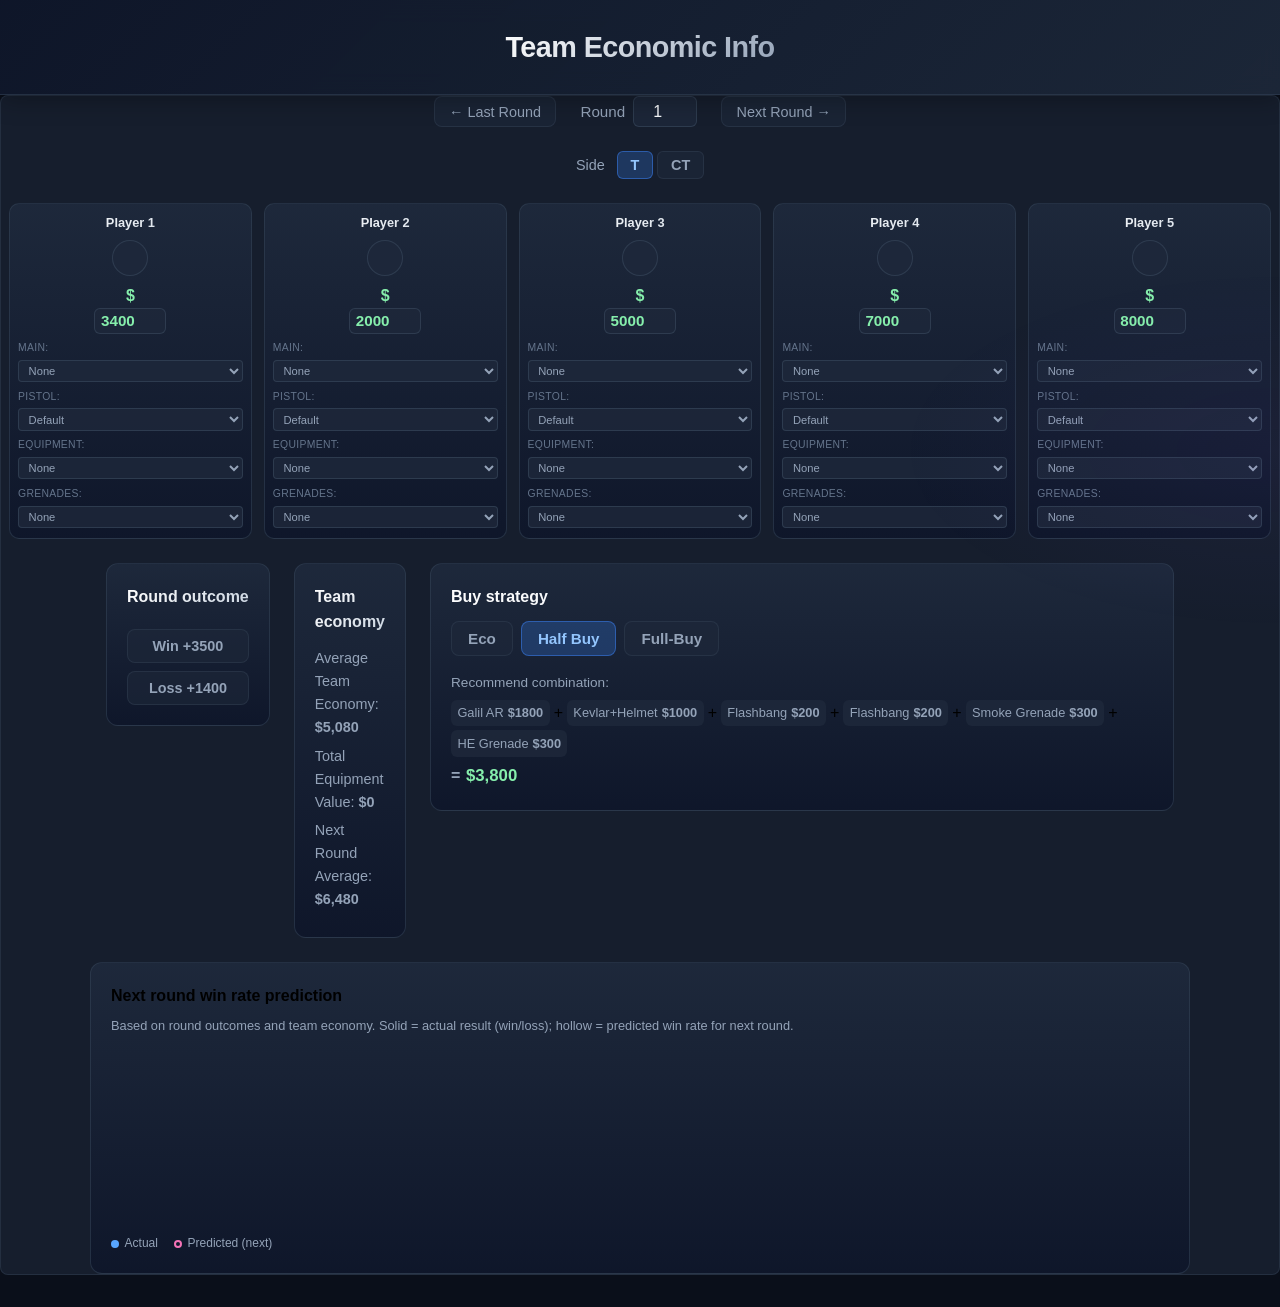
==== commit ff0c33c7: "polish" ====
--- a/eco_board.html
+++ b/eco_board.html
@@ -40,34 +40,54 @@
       <!-- Filled by JS: Player1..5 with money + Main/Pistol/Equipment/Grenades -->
     </section>
 
-    <!-- Team economy summary + Strategy buttons + Recommendation -->
+    <!-- Design: outcome | stats | strategy + recommend -->
     <section class="eco-bottom-section">
-      <div class="eco-summary-block">
+      <div class="eco-outcome-block">
+        <h3>Round outcome</h3>
+        <button type="button" class="eco-outcome-btn" id="btnSimulateWin" title="Simulate round win">Win +<span id="winBonus">3250</span></button>
+        <button type="button" class="eco-outcome-btn" id="btnSimulateLoss" title="Simulate round loss">Loss +<span id="lossBonus">1400</span></button>
+        <span id="lossBonusMax" class="sr-only"></span>
+      </div>
+      <div class="eco-stats-block">
         <h3>Team economy</h3>
         <ul class="eco-summary-list">
-          <li>Win +<span id="winBonus">3250</span></li>
-          <li>Loss +<span id="lossBonus">1400</span> ~ <span id="lossBonusMax">3400</span></li>
           <li>Average Team Economy: <strong id="avgEconomy">0</strong></li>
           <li>Total Equipment Value: <strong id="totalEquipment">0</strong></li>
           <li>Next Round Average: <strong id="nextRoundAvg">0</strong></li>
         </ul>
+      </div>
+      <div class="eco-strategy-block">
+        <h3>Buy strategy</h3>
         <div class="eco-strategy-btns">
           <button type="button" class="eco-strategy-btn" data-strategy="eco">Eco</button>
           <button type="button" class="eco-strategy-btn active" data-strategy="halfbuy">Half Buy</button>
-          <button type="button" class="eco-strategy-btn" data-strategy="fullbuy">Full Buy</button>
+          <button type="button" class="eco-strategy-btn" data-strategy="fullbuy">Full-Buy</button>
+        </div>
+        <div class="eco-recommend-inline">
+          <span class="eco-recommend-label">Recommend combination:</span>
+          <div class="eco-recommend-content" id="recommendContent">
+            <p class="eco-recommend-placeholder">Choose a strategy</p>
+            <div class="eco-recommend-items" id="recommendItems"></div>
+            <span class="eco-recommend-equals">=</span>
+            <div class="eco-recommend-total" id="recommendTotal"></div>
+          </div>
         </div>
       </div>
-      <div class="eco-recommend-block">
-        <h3>Recommend combination:</h3>
-        <div class="eco-recommend-content" id="recommendContent">
-          <p class="eco-recommend-placeholder">Choose a strategy to see recommended buy</p>
-          <div class="eco-recommend-items" id="recommendItems"></div>
-          <div class="eco-recommend-total" id="recommendTotal"></div>
-        </div>
+    </section>
+
+    <!-- Next round win rate prediction (same as dashboard sidebar) -->
+    <section class="eco-prediction-section">
+      <h3>Next round win rate prediction</h3>
+      <p class="eco-prediction-desc">Based on round outcomes and team economy. Solid = actual result (win/loss); hollow = predicted win rate for next round.</p>
+      <div id="ecoWinRateChart" class="eco-prediction-chart" aria-label="Win rate prediction line chart"></div>
+      <div class="eco-prediction-legend">
+        <span class="eco-legend-item eco-legend-actual"><span class="eco-legend-dot eco-legend-dot-solid"></span> Actual</span>
+        <span class="eco-legend-item eco-legend-pred"><span class="eco-legend-dot eco-legend-dot-hollow"></span> Predicted (next)</span>
       </div>
     </section>
   </main>
 
+  <script src="https://d3js.org/d3.v7.min.js"></script>
   <script src="js/eco_board.js"></script>
 </body>
 </html>
--- a/css/style.css
+++ b/css/style.css
@@ -824,7 +824,13 @@
   background: var(--vis-bg);
   border: 1px solid var(--vis-border);
   border-radius: 8px;
-  transition: background 0.4s, border-color 0.4s;
+  transition: background 0.4s, border-color 0.4s, box-shadow 0.5s ease;
+}
+.eco-board-wrapper.eco-glow-win {
+  box-shadow: 0 0 24px rgba(34, 197, 94, 0.15), inset 0 0 0 1px rgba(34, 197, 94, 0.1);
+}
+.eco-board-wrapper.eco-glow-loss {
+  box-shadow: 0 0 24px rgba(239, 68, 68, 0.12), inset 0 0 0 1px rgba(239, 68, 68, 0.08);
 }
 .eco-board-main {
   flex: 1;
--- a/css/eco_board.css
+++ b/css/eco_board.css
@@ -83,94 +83,138 @@
   color: #93c5fd;
 }
 
-/* Players grid */
+/* Players grid — one row of five, like sketch */
 .eco-players-grid {
   display: grid;
-  grid-template-columns: repeat(auto-fit, minmax(200px, 1fr));
-  gap: 1rem;
-  max-width: 1200px;
-  margin: 0 auto 2rem;
-  padding: 0 1rem;
+  grid-template-columns: repeat(5, 1fr);
+  gap: 0.75rem;
+  margin: 0 auto 1.5rem;
+  padding: 0 0.5rem;
+  max-width: 100%;
+  min-width: 0;
+}
+@media (max-width: 900px) {
+  .eco-players-grid {
+    grid-template-columns: repeat(5, minmax(0, 1fr));
+    overflow-x: auto;
+    padding-bottom: 0.25rem;
+  }
 }
 .eco-player-card {
   background: var(--dbg-panel-bg);
   border: 1px solid var(--dbg-panel-border);
-  border-radius: 12px;
-  padding: 1rem;
+  border-radius: 10px;
+  padding: 0.6rem 0.5rem;
   display: flex;
   flex-direction: column;
-  gap: 0.75rem;
+  gap: 0.4rem;
+  min-width: 0;
 }
 .eco-player-card h4 {
   margin: 0;
-  font-size: 1rem;
+  font-size: 0.8rem;
+  font-weight: 600;
   color: var(--dbg-panel-title);
   background: var(--dbg-panel-title);
   -webkit-background-clip: text;
   -webkit-text-fill-color: transparent;
   background-clip: text;
+  text-align: center;
+}
+.eco-player-avatar {
+  width: 36px;
+  height: 36px;
+  border-radius: 50%;
+  background: var(--dbg-toggle-bg);
+  border: 1px solid var(--dbg-toggle-border);
+  flex-shrink: 0;
+  margin: 0 auto;
 }
 .eco-player-money {
-  font-size: 1.25rem;
+  font-size: 1rem;
   font-weight: 700;
   color: #86efac;
+  text-align: center;
 }
 .eco-player-money input {
   width: 100%;
-  max-width: 6rem;
-  font-size: 1.1rem;
+  max-width: 4.5rem;
+  font-size: 0.95rem;
   font-weight: 700;
-  padding: 0.25rem 0.5rem;
+  padding: 0.2rem 0.35rem;
   background: var(--dbg-toggle-bg);
   border: 1px solid var(--dbg-toggle-border);
   border-radius: 6px;
   color: #86efac;
+  margin: 0 auto;
+  display: block;
+  box-sizing: border-box;
 }
 .eco-player-equip {
   display: flex;
   flex-direction: column;
-  gap: 0.4rem;
+  gap: 0.2rem;
 }
 .eco-player-equip label {
-  font-size: 0.75rem;
+  font-size: 0.65rem;
   color: var(--dbg-panel-placeholder);
   text-transform: uppercase;
-  letter-spacing: 0.05em;
+  letter-spacing: 0.03em;
 }
 .eco-player-equip select {
-  padding: 0.3rem 0.5rem;
-  font-size: 0.85rem;
+  padding: 0.2rem 0.35rem;
+  font-size: 0.7rem;
   background: var(--dbg-toggle-bg);
   border: 1px solid var(--dbg-toggle-border);
-  border-radius: 6px;
+  border-radius: 4px;
   color: var(--dbg-panel-text);
   cursor: pointer;
 }
 
-/* Bottom section: summary + strategy + recommendation */
+.eco-main-weapon-img {
+  margin-top: 0.35rem;
+  min-height: 32px;
+  display: flex;
+  align-items: center;
+  justify-content: center;
+}
+.eco-main-weapon-img-empty {
+  min-height: 0;
+  display: none;
+}
+.eco-main-weapon-img img {
+  max-width: 100%;
+  max-height: 48px;
+  object-fit: contain;
+}
+
+/* Bottom section: 3 columns per design — outcome | stats | strategy + recommend */
 .eco-bottom-section {
   display: grid;
-  grid-template-columns: 1fr 1fr;
-  gap: 2rem;
-  max-width: 1000px;
+  grid-template-columns: auto 1fr auto;
+  gap: 1.5rem;
+  max-width: 1100px;
   margin: 0 auto;
   padding: 0 1rem;
-}
-@media (max-width: 700px) {
+  align-items: start;
+}
+@media (max-width: 800px) {
   .eco-bottom-section {
     grid-template-columns: 1fr;
   }
 }
 
-.eco-summary-block,
-.eco-recommend-block {
+.eco-outcome-block,
+.eco-stats-block,
+.eco-strategy-block {
   background: var(--dbg-panel-bg);
   border: 1px solid var(--dbg-panel-border);
   border-radius: 12px;
   padding: 1.25rem;
 }
-.eco-summary-block h3,
-.eco-recommend-block h3 {
+.eco-outcome-block h3,
+.eco-stats-block h3,
+.eco-strategy-block h3 {
   margin: 0 0 0.75rem;
   font-size: 1rem;
   color: var(--dbg-panel-title);
@@ -179,15 +223,89 @@
   -webkit-text-fill-color: transparent;
   background-clip: text;
 }
+
+.eco-outcome-block {
+  display: flex;
+  flex-direction: column;
+  gap: 0.5rem;
+}
+.eco-outcome-btn {
+  padding: 0.5rem 1rem;
+  font-size: 0.9rem;
+  font-weight: 600;
+  background: var(--dbg-game-bg);
+  border: 1px solid var(--dbg-game-border);
+  border-radius: 8px;
+  color: var(--dbg-btn-color);
+  cursor: pointer;
+  white-space: nowrap;
+}
+.eco-outcome-btn:hover {
+  color: var(--dbg-btn-hover);
+  border-color: var(--dbg-btn-hover);
+}
+
+/* Win/Loss flash + ripple (Kill Vector Field–style impact feedback) */
+.eco-outcome-block { position: relative; overflow: hidden; }
+.eco-outcome-btn { position: relative; z-index: 1; transition: transform 0.2s ease, box-shadow 0.3s ease; }
+.eco-outcome-btn:active { transform: scale(0.98); }
+.eco-outcome-btn.flash-win {
+  animation: eco-flash-win 0.6s ease-out;
+}
+.eco-outcome-btn.flash-loss {
+  animation: eco-flash-loss 0.6s ease-out;
+}
+@keyframes eco-flash-win {
+  0% { box-shadow: 0 0 0 0 rgba(34, 197, 94, 0.6); }
+  40% { box-shadow: 0 0 20px 8px rgba(34, 197, 94, 0.4); }
+  100% { box-shadow: none; }
+}
+@keyframes eco-flash-loss {
+  0% { box-shadow: 0 0 0 0 rgba(239, 68, 68, 0.5); }
+  40% { box-shadow: 0 0 20px 8px rgba(239, 68, 68, 0.35); }
+  100% { box-shadow: none; }
+}
+.eco-outcome-ripple {
+  position: absolute;
+  border-radius: 50%;
+  pointer-events: none;
+  animation: eco-ripple 0.8s ease-out forwards;
+}
+@keyframes eco-ripple {
+  0% { transform: scale(0); opacity: 0.7; }
+  100% { transform: scale(4); opacity: 0; }
+}
+.eco-outcome-ripple.ripple-win { background: radial-gradient(circle, rgba(34, 197, 94, 0.4) 0%, transparent 70%); }
+.eco-outcome-ripple.ripple-loss { background: radial-gradient(circle, rgba(239, 68, 68, 0.35) 0%, transparent 70%); }
+
 .eco-summary-list {
   list-style: none;
-  margin: 0 0 1rem;
+  margin: 0;
   padding: 0;
   font-size: 0.9rem;
   color: var(--dbg-panel-text);
 }
 .eco-summary-list li {
   margin-bottom: 0.35rem;
+}
+.eco-summary-list li strong.eco-pulse {
+  animation: eco-number-pulse 0.5s ease-out;
+}
+@keyframes eco-number-pulse {
+  0% { text-shadow: 0 0 12px currentColor; opacity: 1; }
+  50% { text-shadow: 0 0 20px currentColor; opacity: 0.9; }
+  100% { text-shadow: none; opacity: 1; }
+}
+
+.sr-only {
+  position: absolute;
+  width: 1px;
+  height: 1px;
+  padding: 0;
+  margin: -1px;
+  overflow: hidden;
+  clip: rect(0,0,0,0);
+  border: 0;
 }
 
 .eco-strategy-btns {
@@ -215,8 +333,25 @@
   color: #93c5fd;
 }
 
+.eco-strategy-block .eco-strategy-btns {
+  margin-bottom: 1rem;
+}
+
+.eco-recommend-inline {
+  margin-top: 0.5rem;
+}
+.eco-recommend-label {
+  display: block;
+  font-size: 0.85rem;
+  color: var(--dbg-panel-text);
+  margin-bottom: 0.35rem;
+}
 .eco-recommend-content {
-  min-height: 80px;
+  min-height: 2rem;
+  display: flex;
+  flex-wrap: wrap;
+  align-items: center;
+  gap: 0.35rem;
 }
 .eco-recommend-placeholder {
   color: var(--dbg-panel-placeholder);
@@ -224,25 +359,159 @@
   margin: 0;
 }
 .eco-recommend-items {
-  display: flex;
+  display: inline-flex;
   flex-wrap: wrap;
-  gap: 0.5rem;
-  margin-top: 0.5rem;
+  gap: 0.25rem;
   align-items: center;
 }
 .eco-recommend-item {
   display: inline-flex;
   align-items: center;
   gap: 0.25rem;
-  padding: 0.25rem 0.5rem;
+  padding: 0.2rem 0.4rem;
   background: var(--dbg-toggle-bg);
   border-radius: 6px;
-  font-size: 0.85rem;
-  color: var(--dbg-panel-text);
+  font-size: 0.8rem;
+  color: var(--dbg-panel-text);
+  animation: eco-recommend-in 0.35s ease-out backwards;
+}
+.eco-recommend-item:nth-child(1) { animation-delay: 0.02s; }
+.eco-recommend-item:nth-child(2) { animation-delay: 0.06s; }
+.eco-recommend-item:nth-child(3) { animation-delay: 0.1s; }
+.eco-recommend-item:nth-child(4) { animation-delay: 0.14s; }
+.eco-recommend-item:nth-child(5) { animation-delay: 0.18s; }
+.eco-recommend-item:nth-child(6) { animation-delay: 0.22s; }
+.eco-recommend-item:nth-child(7) { animation-delay: 0.26s; }
+@keyframes eco-recommend-in {
+  from { opacity: 0; transform: translateY(-4px); }
+  to { opacity: 1; transform: translateY(0); }
 }
 .eco-recommend-total {
-  margin-top: 0.75rem;
-  font-size: 1.1rem;
+  display: inline-block;
+  transition: transform 0.2s ease;
+}
+.eco-recommend-total.eco-total-pop {
+  animation: eco-total-pop 0.4s ease-out;
+}
+@keyframes eco-total-pop {
+  0% { transform: scale(1); }
+  30% { transform: scale(1.08); }
+  100% { transform: scale(1); }
+}
+.eco-recommend-equals {
+  font-weight: 700;
+  color: var(--dbg-panel-text);
+}
+.eco-recommend-total {
+  font-size: 1.05rem;
   font-weight: 700;
   color: #86efac;
 }
+
+/* ============================================
+   Win rate prediction chart
+   ============================================ */
+.eco-prediction-card,
+.eco-prediction-section {
+  margin-top: 1rem;
+}
+.eco-prediction-section {
+  max-width: 1100px;
+  margin-left: auto;
+  margin-right: auto;
+  padding: 1.25rem;
+  background: var(--dbg-panel-bg);
+  border: 1px solid var(--dbg-panel-border);
+  border-radius: 12px;
+  margin-top: 1.5rem;
+}
+.eco-prediction-section h3 {
+  margin: 0 0 0.5rem;
+  font-size: 1rem;
+  color: var(--dbg-panel-title);
+}
+.eco-prediction-desc {
+  font-size: 0.8rem;
+  color: var(--dbg-panel-text);
+  margin: 0 0 0.75rem;
+  line-height: 1.35;
+}
+.eco-prediction-chart {
+  width: 100%;
+  min-width: 240px;
+  min-height: 180px;
+  margin-bottom: 0.5rem;
+}
+.eco-prediction-empty {
+  font-size: 0.85rem;
+  color: var(--dbg-panel-text);
+  margin: 0;
+  padding: 1rem;
+  text-align: center;
+}
+.eco-prediction-empty strong {
+  color: #86efac;
+}
+.eco-prediction-legend {
+  display: flex;
+  flex-wrap: wrap;
+  gap: 1rem;
+  font-size: 0.75rem;
+  color: var(--dbg-panel-text);
+}
+.eco-legend-item {
+  display: inline-flex;
+  align-items: center;
+  gap: 0.35rem;
+}
+.eco-legend-dot {
+  display: inline-block;
+  width: 8px;
+  height: 8px;
+  border-radius: 50%;
+}
+.eco-legend-dot-solid {
+  background: #58a6ff;
+}
+.eco-legend-dot-hollow {
+  background: transparent;
+  border: 2px solid #f472b6;
+  box-sizing: border-box;
+}
+.eco-chart-axis line,
+.eco-chart-axis path {
+  stroke: var(--dbg-panel-border);
+}
+.eco-chart-axis text {
+  fill: var(--dbg-panel-text);
+  font-size: 10px;
+}
+.eco-chart-line-actual {
+  fill: none;
+  stroke: #58a6ff;
+  stroke-width: 2;
+  stroke-linecap: round;
+  stroke-linejoin: round;
+  animation: eco-chart-draw 0.85s ease-out forwards;
+}
+.eco-chart-line-pred {
+  fill: none;
+  stroke: #f472b6;
+  stroke-width: 1.5;
+  stroke-linecap: round;
+  stroke-linejoin: round;
+  animation: eco-chart-draw 0.85s ease-out 0.15s forwards;
+}
+@keyframes eco-chart-draw {
+  to { stroke-dashoffset: 0; }
+}
+.eco-chart-pt-actual {
+  fill: #58a6ff;
+  stroke: rgba(255,255,255,0.4);
+  stroke-width: 1;
+}
+.eco-chart-pt-pred {
+  fill: transparent;
+  stroke: #f472b6;
+  stroke-width: 2;
+}
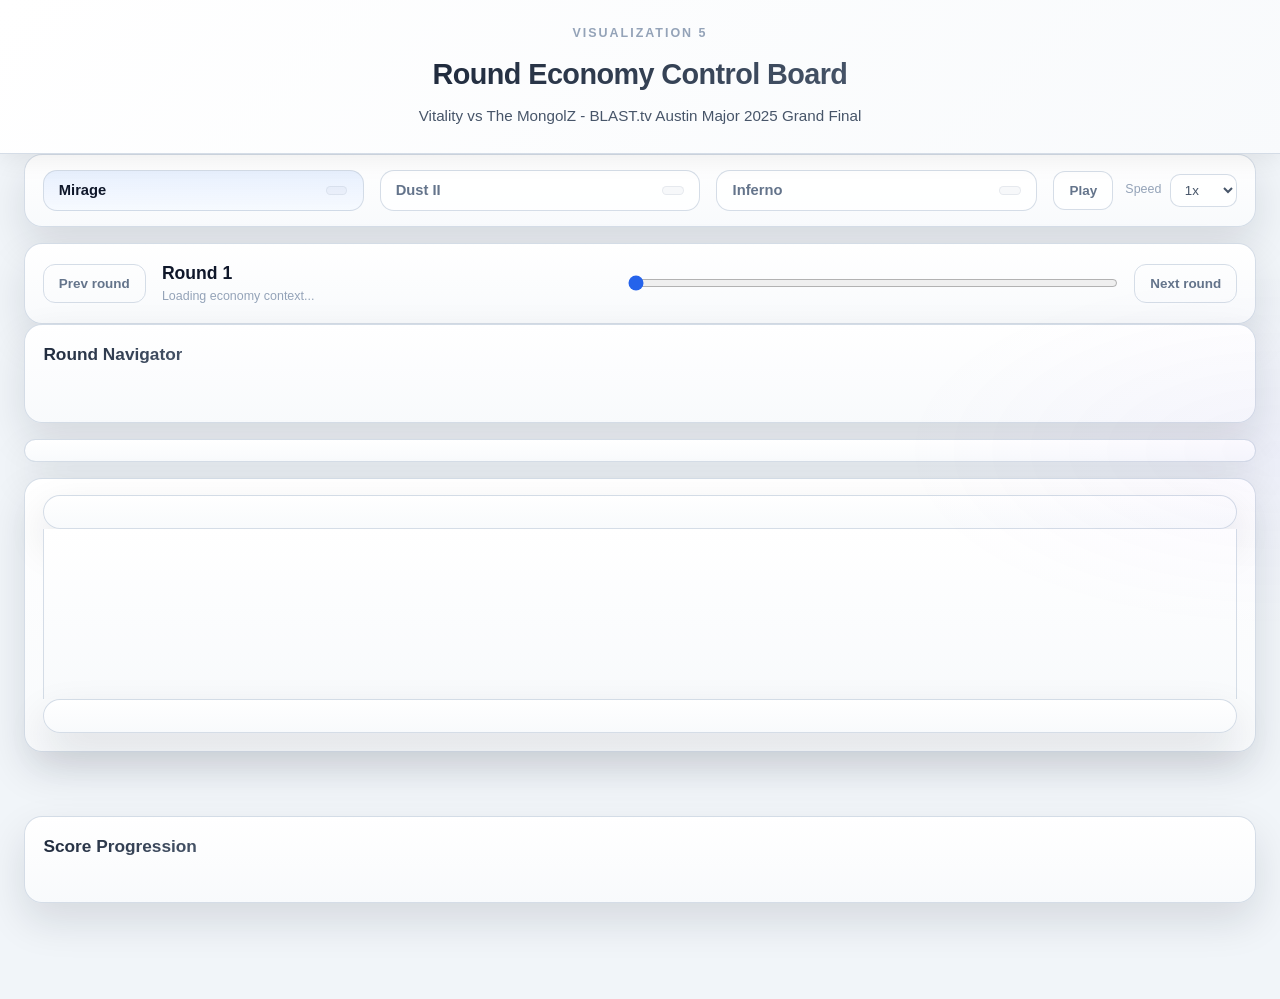
==== commit b338933e: "redesign eco board: player cards, scorebar, EQ gap bar, animations - Replace text-heavy layout with " ====
--- a/eco_board.html
+++ b/eco_board.html
@@ -3,87 +3,94 @@
 <head>
   <meta charset="UTF-8">
   <meta name="viewport" content="width=device-width, initial-scale=1.0">
-  <title>Team Economic Info — CS2 Eco Board</title>
+  <title>Economy Control Board - CS2 Grand Final</title>
   <link rel="stylesheet" href="css/style.css?v=4">
   <link rel="stylesheet" href="css/dashboard.css?v=4">
-  <link rel="stylesheet" href="css/eco_board.css?v=1">
+  <link rel="stylesheet" href="css/eco_board.css?v=4">
 </head>
-<body class="dashboard-body eco-board-page" data-theme="dark">
+<body class="dashboard-body eco-board-page" data-theme="light">
   <header class="dashboard-header eco-board-header">
     <div class="header-inner">
-      <h1 class="dashboard-title">Team Economic Info</h1>
+      <div class="eco-header-copy">
+        <p class="eco-kicker">Visualization 5</p>
+        <h1 class="dashboard-title">Round Economy Control Board</h1>
+        <p class="eco-subtitle" id="ecoSubtitle">
+          Vitality vs The MongolZ - BLAST.tv Austin Major 2025 Grand Final
+        </p>
+      </div>
     </div>
   </header>
 
-  <main class="eco-board-main">
-    <!-- Round navigation -->
-    <section class="eco-round-nav">
-      <button type="button" class="eco-nav-btn" id="btnLastRound" aria-label="Previous round">← Last Round</button>
-      <div class="eco-round-input-wrap">
-        <span class="eco-round-label">Round</span>
-        <input type="number" id="currentRound" class="eco-round-input" min="1" value="1" aria-label="Current round">
-      </div>
-      <button type="button" class="eco-nav-btn" id="btnNextRound" aria-label="Next round">Next Round →</button>
-    </section>
+  <main class="eco-main">
+<section class="eco-command-bar">
+      <nav class="eco-map-tabs" id="ecoMapTabs" aria-label="Map selector" role="tablist">
+        <button class="eco-map-tab active" data-map="de_mirage" role="tab" aria-selected="true">
+          <span class="eco-map-name">Mirage</span>
+          <span class="eco-tab-score" id="score-de_mirage"></span>
+        </button>
+        <button class="eco-map-tab" data-map="de_dust2" role="tab" aria-selected="false">
+          <span class="eco-map-name">Dust II</span>
+          <span class="eco-tab-score" id="score-de_dust2"></span>
+        </button>
+        <button class="eco-map-tab" data-map="de_inferno" role="tab" aria-selected="false">
+          <span class="eco-map-name">Inferno</span>
+          <span class="eco-tab-score" id="score-de_inferno"></span>
+        </button>
+      </nav>
 
-    <!-- Side selector (T/CT affects Molotov vs Incendiary price) -->
-    <section class="eco-side-select">
-      <label>Side</label>
-      <div class="eco-side-btns">
-        <button type="button" class="eco-side-btn active" data-side="T">T</button>
-        <button type="button" class="eco-side-btn" data-side="CT">CT</button>
+      <div class="eco-command-actions">
+        <button class="eco-control-btn" id="ecoPlayBtn" type="button">Play</button>
+        <label class="eco-speed-label" for="ecoSpeedSelect">
+          Speed
+          <select id="ecoSpeedSelect" class="eco-speed-select">
+            <option value="0.5">0.5x</option>
+            <option value="1" selected>1x</option>
+            <option value="1.5">1.5x</option>
+            <option value="2">2x</option>
+          </select>
+        </label>
       </div>
     </section>
 
-    <!-- 5 Player cards -->
-    <section class="eco-players-grid" id="playersGrid">
-      <!-- Filled by JS: Player1..5 with money + Main/Pistol/Equipment/Grenades -->
+    <section class="eco-round-toolbar">
+      <button class="eco-control-btn is-secondary" id="ecoPrevRoundBtn" type="button">Prev round</button>
+      <div class="eco-round-head">
+        <div class="eco-round-label" id="ecoRoundLabel">Round 1</div>
+        <p class="eco-round-context" id="ecoRoundContext">Loading economy context...</p>
+      </div>
+      <input id="ecoRoundRange" class="eco-round-range" type="range" min="1" max="1" value="1" aria-label="Round range">
+      <button class="eco-control-btn is-secondary" id="ecoNextRoundBtn" type="button">Next round</button>
     </section>
 
-    <!-- Design: outcome | stats | strategy + recommend -->
-    <section class="eco-bottom-section">
-      <div class="eco-outcome-block">
-        <h3>Round outcome</h3>
-        <button type="button" class="eco-outcome-btn" id="btnSimulateWin" title="Simulate round win">Win +<span id="winBonus">3250</span></button>
-        <button type="button" class="eco-outcome-btn" id="btnSimulateLoss" title="Simulate round loss">Loss +<span id="lossBonus">1400</span></button>
-        <span id="lossBonusMax" class="sr-only"></span>
+    <section class="eco-round-strip-panel">
+      <div class="eco-panel-head">
+        <h2 class="eco-section-title">Round Navigator</h2>
+        <div class="eco-map-meta" id="ecoMapMeta"></div>
       </div>
-      <div class="eco-stats-block">
-        <h3>Team economy</h3>
-        <ul class="eco-summary-list">
-          <li>Average Team Economy: <strong id="avgEconomy">0</strong></li>
-          <li>Total Equipment Value: <strong id="totalEquipment">0</strong></li>
-          <li>Next Round Average: <strong id="nextRoundAvg">0</strong></li>
-        </ul>
-      </div>
-      <div class="eco-strategy-block">
-        <h3>Buy strategy</h3>
-        <div class="eco-strategy-btns">
-          <button type="button" class="eco-strategy-btn" data-strategy="eco">Eco</button>
-          <button type="button" class="eco-strategy-btn active" data-strategy="halfbuy">Half Buy</button>
-          <button type="button" class="eco-strategy-btn" data-strategy="fullbuy">Full-Buy</button>
+      <div class="eco-tier-legend-strip" id="ecoGlossaryGrid"></div>
+      <div class="eco-round-strip" id="ecoRoundStrip" role="listbox" aria-label="Rounds"></div>
+    </section>
+
+    <section class="eco-scorebar" id="ecoScorebar"></section>
+
+    <section class="eco-loadout-board">
+
+      <div class="eco-loadout-stack">
+        <section class="eco-team-loadout" id="ecoTeamPanelVitality"></section>
+        <div class="eco-eq-gap-wrap">
+          <svg id="ecoEqGapBar" class="eco-eq-gap-bar"></svg>
         </div>
-        <div class="eco-recommend-inline">
-          <span class="eco-recommend-label">Recommend combination:</span>
-          <div class="eco-recommend-content" id="recommendContent">
-            <p class="eco-recommend-placeholder">Choose a strategy</p>
-            <div class="eco-recommend-items" id="recommendItems"></div>
-            <span class="eco-recommend-equals">=</span>
-            <div class="eco-recommend-total" id="recommendTotal"></div>
-          </div>
-        </div>
+        <section class="eco-team-loadout" id="ecoTeamPanelMongolz"></section>
       </div>
     </section>
 
-    <!-- Next round win rate prediction (same as dashboard sidebar) -->
-    <section class="eco-prediction-section">
-      <h3>Next round win rate prediction</h3>
-      <p class="eco-prediction-desc">Based on round outcomes and team economy. Solid = actual result (win/loss); hollow = predicted win rate for next round.</p>
-      <div id="ecoWinRateChart" class="eco-prediction-chart" aria-label="Win rate prediction line chart"></div>
-      <div class="eco-prediction-legend">
-        <span class="eco-legend-item eco-legend-actual"><span class="eco-legend-dot eco-legend-dot-solid"></span> Actual</span>
-        <span class="eco-legend-item eco-legend-pred"><span class="eco-legend-dot eco-legend-dot-hollow"></span> Predicted (next)</span>
+    <section class="eco-consequence-strip" id="ecoConsequenceStrip"></section>
+
+<section class="eco-score-section">
+      <div class="eco-panel-head">
+        <h2 class="eco-section-title">Score Progression</h2>
       </div>
+      <div id="ecoScoreChart" class="eco-score-chart" aria-label="Score progression chart"></div>
     </section>
   </main>
 
--- a/css/eco_board.css
+++ b/css/eco_board.css
@@ -1,517 +1,876 @@
-/* ============================================
-   Eco Board — Team Economic Info
-   ============================================ */
-
-.eco-board-page {
-  padding-bottom: 2rem;
-}
-
-/* Round nav */
-.eco-round-nav {
-  display: flex;
-  align-items: center;
+body.eco-board-page {
+  padding-bottom: 3rem;
+}
+
+body.eco-board-page.eco-embedded-mode {
+  padding-bottom: 0;
+  background: transparent;
+}
+
+body.eco-board-page.eco-embedded-mode::before {
+  display: none;
+}
+
+.eco-embedded-mode .eco-board-header,
+.eco-embedded-mode .eco-storyboard {
+  display: none;
+}
+
+.eco-embedded-mode .eco-main {
+  max-width: none;
+  padding: 1rem;
+}
+
+.eco-board-page .eco-board-header .header-inner {
   justify-content: center;
-  gap: 1.5rem;
-  margin-bottom: 1.5rem;
-  flex-wrap: wrap;
-}
-.eco-round-input-wrap {
-  display: flex;
-  align-items: center;
-  gap: 0.5rem;
-}
-.eco-round-label {
+}
+
+.eco-header-copy {
+  display: flex;
+  flex-direction: column;
+  align-items: center;
+  gap: 0.45rem;
+  text-align: center;
+}
+
+.eco-kicker,
+.eco-map-meta,
+.eco-data-status,
+.eco-round-context,
+.eco-section-copy,
+.eco-speed-label {
+  color: var(--dbg-panel-placeholder);
+  font-size: 0.78rem;
+}
+
+.eco-kicker {
+  margin: 0;
+  font-weight: 800;
+  letter-spacing: 0.16em;
+  text-transform: uppercase;
+}
+
+.eco-subtitle {
+  margin: 0;
+  max-width: 920px;
   color: var(--dbg-panel-text);
   font-size: 0.95rem;
-}
-.eco-round-input {
-  width: 4rem;
-  padding: 0.35rem 0.5rem;
-  font-size: 1rem;
-  text-align: center;
-  background: var(--dbg-toggle-bg);
-  border: 1px solid var(--dbg-toggle-border);
-  border-radius: 6px;
-  color: var(--dbg-btn-hover);
-}
-.eco-nav-btn {
-  padding: 0.4rem 0.9rem;
-  font-size: 0.9rem;
-  background: var(--dbg-game-bg);
-  border: 1px solid var(--dbg-game-border);
-  border-radius: 8px;
-  color: var(--dbg-btn-color);
-  cursor: pointer;
-}
-.eco-nav-btn:hover {
-  color: var(--dbg-btn-hover);
-  border-color: var(--dbg-btn-hover);
-}
-
-/* Side select */
-.eco-side-select {
-  display: flex;
-  align-items: center;
-  justify-content: center;
-  gap: 0.75rem;
-  margin-bottom: 1.5rem;
-}
-.eco-side-select label {
-  color: var(--dbg-panel-text);
-  font-size: 0.9rem;
-}
-.eco-side-btns {
-  display: flex;
-  gap: 0.25rem;
-}
-.eco-side-btn {
-  padding: 0.3rem 0.8rem;
-  font-size: 0.9rem;
-  font-weight: 600;
-  background: var(--dbg-game-bg);
-  border: 1px solid var(--dbg-game-border);
-  border-radius: 6px;
-  color: var(--dbg-btn-color);
-  cursor: pointer;
-}
-.eco-side-btn:hover {
-  color: var(--dbg-btn-hover);
-}
-.eco-side-btn.active {
-  background: rgba(59, 130, 246, 0.25);
-  border-color: rgba(59, 130, 246, 0.5);
-  color: #93c5fd;
-}
-
-/* Players grid — one row of five, like sketch */
-.eco-players-grid {
-  display: grid;
-  grid-template-columns: repeat(5, 1fr);
-  gap: 0.75rem;
-  margin: 0 auto 1.5rem;
-  padding: 0 0.5rem;
-  max-width: 100%;
-  min-width: 0;
-}
-@media (max-width: 900px) {
-  .eco-players-grid {
-    grid-template-columns: repeat(5, minmax(0, 1fr));
-    overflow-x: auto;
-    padding-bottom: 0.25rem;
-  }
-}
-.eco-player-card {
+  line-height: 1.6;
+}
+
+.eco-main {
+  max-width: 1360px;
+  margin: 0 auto;
+  padding: 0 1.5rem 3rem;
+}
+
+.eco-storyboard,
+.eco-command-bar,
+.eco-round-toolbar,
+.eco-round-strip-panel,
+.eco-overview-board,
+.eco-loadout-board,
+.eco-story-panel,
+.eco-glossary-panel,
+.eco-score-section,
+.eco-team-summary,
+.eco-impact-panel,
+.eco-team-loadout {
   background: var(--dbg-panel-bg);
   border: 1px solid var(--dbg-panel-border);
-  border-radius: 10px;
-  padding: 0.6rem 0.5rem;
-  display: flex;
-  flex-direction: column;
-  gap: 0.4rem;
-  min-width: 0;
-}
-.eco-player-card h4 {
-  margin: 0;
-  font-size: 0.8rem;
-  font-weight: 600;
-  color: var(--dbg-panel-title);
+  border-radius: 18px;
+  box-shadow: 0 18px 42px rgba(15, 23, 42, 0.12);
+}
+
+.eco-storyboard,
+.eco-round-strip-panel,
+.eco-loadout-board,
+.eco-story-panel,
+.eco-glossary-panel,
+.eco-score-section {
+  padding: 1rem 1.15rem 1.15rem;
+}
+
+.eco-storyboard {
+  max-width: 980px;
+  margin: 2rem auto 1.25rem;
+}
+
+.eco-storyboard h2,
+.eco-section-title {
+  margin: 0 0 0.55rem;
   background: var(--dbg-panel-title);
   -webkit-background-clip: text;
   -webkit-text-fill-color: transparent;
   background-clip: text;
-  text-align: center;
-}
+  font-size: 1.08rem;
+  font-weight: 800;
+}
+
+.eco-storyboard p,
+.eco-section-copy {
+  margin: 0;
+  color: var(--dbg-panel-text);
+  line-height: 1.7;
+}
+
+.eco-panel-head {
+  display: flex;
+  flex-wrap: wrap;
+  align-items: flex-start;
+  justify-content: space-between;
+  gap: 0.85rem 1rem;
+  margin-bottom: 0.9rem;
+}
+
+.eco-command-bar,
+.eco-round-toolbar {
+  display: flex;
+  flex-wrap: wrap;
+  align-items: center;
+  justify-content: space-between;
+  gap: 0.8rem 1rem;
+  padding: 0.95rem 1.1rem;
+}
+
+.eco-map-tabs,
+.eco-command-actions,
+.eco-glossary-grid,
+.eco-loadout-grid,
+.eco-overview-board,
+.eco-explain-grid {
+  display: grid;
+  gap: 1rem;
+}
+
+.eco-map-tabs {
+  grid-template-columns: repeat(3, minmax(0, 1fr));
+  flex: 1 1 520px;
+}
+
+.eco-command-actions {
+  display: flex;
+  flex-wrap: wrap;
+  align-items: center;
+  justify-content: flex-end;
+  gap: 0.75rem;
+}
+
+.eco-map-tab,
+.eco-control-btn,
+.eco-round-chip {
+  border: 1px solid var(--dbg-game-border);
+  background: var(--dbg-game-bg);
+  color: var(--dbg-btn-color);
+}
+
+.eco-map-tab {
+  display: inline-flex;
+  align-items: center;
+  justify-content: space-between;
+  gap: 0.5rem;
+  padding: 0.72rem 0.95rem;
+  border-radius: 14px;
+  font-size: 0.92rem;
+  font-weight: 700;
+  cursor: pointer;
+  transition: transform 0.18s ease, border-color 0.18s ease, color 0.18s ease;
+}
+
+.eco-map-tab:hover,
+.eco-control-btn:hover,
+.eco-round-chip:hover {
+  transform: translateY(-1px);
+  border-color: rgba(59, 130, 246, 0.28);
+}
+
+.eco-map-tab.active {
+  color: #0f172a;
+  background: linear-gradient(180deg, rgba(59, 130, 246, 0.12), rgba(59, 130, 246, 0.04)), var(--dbg-game-bg);
+}
+
+body.eco-board-page[data-theme="dark"] .eco-map-tab.active {
+  color: #eff6ff;
+}
+
+.eco-tab-score,
+.eco-metric-pill,
+.eco-impact-chip,
+.eco-round-note,
+.eco-buy-pill,
+.eco-weapon-pill,
+.eco-glossary-chip {
+  display: inline-flex;
+  align-items: center;
+  justify-content: center;
+  padding: 0.24rem 0.62rem;
+  border-radius: 999px;
+  border: 1px solid rgba(148, 163, 184, 0.18);
+  background: rgba(148, 163, 184, 0.08);
+  color: var(--dbg-panel-text);
+  font-size: 0.74rem;
+  line-height: 1.2;
+}
+
+.eco-tab-score[data-winner="vitality"] { color: #2563eb; background: rgba(59, 130, 246, 0.12); }
+.eco-tab-score[data-winner="mongolz"] { color: #dc2626; background: rgba(239, 68, 68, 0.12); }
+
+.eco-control-btn {
+  padding: 0.68rem 0.95rem;
+  border-radius: 12px;
+  font-size: 0.84rem;
+  font-weight: 700;
+  cursor: pointer;
+}
+
+.eco-control-btn.is-secondary {
+  background: transparent;
+}
+
+.eco-speed-label {
+  display: inline-flex;
+  align-items: center;
+  gap: 0.55rem;
+}
+
+.eco-speed-select,
+.eco-round-range {
+  accent-color: #2563eb;
+}
+
+.eco-speed-select {
+  border: 1px solid var(--dbg-game-border);
+  border-radius: 10px;
+  background: var(--dbg-game-bg);
+  color: var(--dbg-panel-text);
+  padding: 0.45rem 0.6rem;
+}
+
+.eco-round-toolbar {
+  margin-top: 1rem;
+}
+
+.eco-round-head {
+  flex: 1 1 280px;
+}
+
+.eco-round-label {
+  color: #0f172a;
+  font-size: 1.1rem;
+  font-weight: 800;
+}
+
+body.eco-board-page[data-theme="dark"] .eco-round-label,
+body.eco-board-page[data-theme="dark"] .eco-card-title,
+body.eco-board-page[data-theme="dark"] .eco-card-subtitle,
+body.eco-board-page[data-theme="dark"] .eco-story-title {
+  color: #f8fafc;
+}
+
+.eco-round-range {
+  flex: 1 1 320px;
+}
+
+.eco-round-strip {
+  display: grid;
+  grid-template-columns: repeat(auto-fit, minmax(58px, 1fr));
+  gap: 0.55rem;
+}
+
+.eco-round-chip {
+  display: flex;
+  flex-direction: column;
+  align-items: center;
+  gap: 0.2rem;
+  padding: 0.58rem 0.4rem;
+  border-radius: 14px;
+  cursor: pointer;
+  transition: transform 0.18s ease, border-color 0.18s ease, background 0.18s ease;
+}
+
+.eco-round-chip.is-active {
+  border-color: rgba(37, 99, 235, 0.4);
+  background: rgba(59, 130, 246, 0.1);
+}
+
+.eco-round-chip.is-event {
+  box-shadow: inset 0 0 0 1px rgba(250, 204, 21, 0.35);
+}
+
+.eco-round-chip-vitality { border-top: 3px solid #3b82f6; }
+.eco-round-chip-mongolz { border-top: 3px solid #ef4444; }
+
+.eco-round-chip strong {
+  font-size: 0.88rem;
+}
+
+.eco-round-chip span {
+  font-size: 0.68rem;
+  color: var(--dbg-panel-placeholder);
+}
+
+.eco-overview-board {
+  grid-template-columns: minmax(0, 1fr) minmax(280px, 0.88fr) minmax(0, 1fr);
+  align-items: stretch;
+  margin-top: 1rem;
+  background: transparent;
+  border: none;
+  box-shadow: none;
+}
+
+.eco-team-summary,
+.eco-impact-panel,
+.eco-team-loadout {
+  padding: 1rem;
+}
+
+.eco-team-summary {
+  display: flex;
+  flex-direction: column;
+  gap: 0.85rem;
+}
+
+.eco-team-summary-v { border-top: 4px solid #3b82f6; }
+.eco-team-summary-m { border-top: 4px solid #ef4444; }
+
+.eco-card-title,
+.eco-story-title {
+  margin: 0;
+  font-size: 1rem;
+  font-weight: 800;
+  color: #0f172a;
+}
+
+.eco-card-subtitle,
+.eco-story-copy,
+.eco-empty-copy,
+.eco-story-list li,
+.eco-player-meta {
+  margin: 0;
+  color: var(--dbg-panel-text);
+  line-height: 1.65;
+}
+
+.eco-metric-grid,
+.eco-team-meta,
+.eco-story-list,
+.eco-player-utility {
+  display: flex;
+  flex-wrap: wrap;
+  gap: 0.45rem;
+}
+
+.eco-impact-panel {
+  display: flex;
+  flex-direction: column;
+  gap: 0.85rem;
+  border-top: 4px solid #f59e0b;
+}
+
+.eco-impact-track,
+.eco-impact-legend {
+  display: flex;
+  flex-wrap: wrap;
+  gap: 0.5rem;
+}
+
+.eco-loadout-board,
+.eco-score-section {
+  margin-top: 1rem;
+}
+
+.eco-explain-grid {
+  grid-template-columns: repeat(2, minmax(0, 1fr));
+}
+
+.eco-loadout-stack {
+  display: flex;
+  flex-direction: column;
+  gap: 0;
+}
+
+.eco-eq-gap-wrap {
+  padding: 0.6rem 1rem;
+  background: var(--dbg-panel-bg);
+  border-left: 1px solid var(--dbg-panel-border);
+  border-right: 1px solid var(--dbg-panel-border);
+}
+
+.eco-eq-gap-bar {
+  display: block;
+  width: 100%;
+  overflow: visible;
+}
+
+.eco-team-loadout {
+  display: flex;
+  flex-direction: column;
+  gap: 0.85rem;
+}
+
+.eco-roster-cards {
+  display: flex;
+  gap: 0.7rem;
+  overflow-x: auto;
+  padding-bottom: 0.3rem;
+}
+
+.eco-player-card {
+  display: flex;
+  flex-direction: column;
+  gap: 0.45rem;
+  border: 1px solid rgba(148, 163, 184, 0.18);
+  border-radius: 14px;
+  background: rgba(148, 163, 184, 0.04);
+  padding: 0.75rem;
+  min-width: 168px;
+  min-height: 178px;
+  transition: transform 0.18s ease, box-shadow 0.18s ease;
+}
+
+.eco-player-card:hover {
+  transform: translateY(-1px);
+  box-shadow: 0 10px 20px rgba(15, 23, 42, 0.08);
+}
+
+.eco-player-head {
+  display: flex;
+  align-items: center;
+  gap: 0.6rem;
+}
+
 .eco-player-avatar {
-  width: 36px;
-  height: 36px;
-  border-radius: 50%;
-  background: var(--dbg-toggle-bg);
-  border: 1px solid var(--dbg-toggle-border);
-  flex-shrink: 0;
-  margin: 0 auto;
-}
-.eco-player-money {
-  font-size: 1rem;
-  font-weight: 700;
-  color: #86efac;
-  text-align: center;
-}
-.eco-player-money input {
+  display: grid;
+  place-items: center;
+  width: 40px;
+  height: 40px;
+  border-radius: 12px;
+  background: linear-gradient(180deg, rgba(148, 163, 184, 0.18), rgba(148, 163, 184, 0.06));
+  color: var(--dbg-btn-hover);
+  font-size: 0.88rem;
+  font-weight: 800;
+}
+
+.eco-player-name {
+  margin: 0;
+  font-size: 0.86rem;
+  font-weight: 800;
+}
+
+.eco-player-loadout {
+  display: flex;
+  flex-direction: column;
+  gap: 0.35rem;
+}
+
+.eco-player-row {
+  display: flex;
+  justify-content: space-between;
+  gap: 0.45rem;
+  color: var(--dbg-panel-text);
+  font-size: 0.72rem;
+}
+
+.eco-player-row strong {
+  color: var(--dbg-btn-hover);
+  font-weight: 700;
+}
+
+.eco-weapon-pill img {
+  width: 16px;
+  height: 16px;
+  object-fit: contain;
+}
+
+.eco-glossary-grid {
+  grid-template-columns: repeat(2, minmax(0, 1fr));
+}
+
+.eco-glossary-card {
+  border: 1px solid rgba(148, 163, 184, 0.18);
+  border-radius: 14px;
+  padding: 0.8rem;
+  background: rgba(148, 163, 184, 0.04);
+}
+
+.eco-glossary-card h3 {
+  margin: 0 0 0.35rem;
+  font-size: 0.85rem;
+}
+
+.eco-score-chart svg {
+  display: block;
   width: 100%;
-  max-width: 4.5rem;
-  font-size: 0.95rem;
-  font-weight: 700;
-  padding: 0.2rem 0.35rem;
-  background: var(--dbg-toggle-bg);
-  border: 1px solid var(--dbg-toggle-border);
-  border-radius: 6px;
-  color: #86efac;
-  margin: 0 auto;
-  display: block;
-  box-sizing: border-box;
-}
-.eco-player-equip {
-  display: flex;
-  flex-direction: column;
-  gap: 0.2rem;
-}
-.eco-player-equip label {
-  font-size: 0.65rem;
-  color: var(--dbg-panel-placeholder);
-  text-transform: uppercase;
-  letter-spacing: 0.03em;
-}
-.eco-player-equip select {
-  padding: 0.2rem 0.35rem;
-  font-size: 0.7rem;
-  background: var(--dbg-toggle-bg);
-  border: 1px solid var(--dbg-toggle-border);
-  border-radius: 4px;
-  color: var(--dbg-panel-text);
-  cursor: pointer;
-}
-
-.eco-main-weapon-img {
-  margin-top: 0.35rem;
-  min-height: 32px;
-  display: flex;
-  align-items: center;
-  justify-content: center;
-}
-.eco-main-weapon-img-empty {
-  min-height: 0;
-  display: none;
-}
-.eco-main-weapon-img img {
-  max-width: 100%;
-  max-height: 48px;
-  object-fit: contain;
-}
-
-/* Bottom section: 3 columns per design — outcome | stats | strategy + recommend */
-.eco-bottom-section {
-  display: grid;
-  grid-template-columns: auto 1fr auto;
-  gap: 1.5rem;
-  max-width: 1100px;
-  margin: 0 auto;
-  padding: 0 1rem;
-  align-items: start;
-}
-@media (max-width: 800px) {
-  .eco-bottom-section {
-    grid-template-columns: 1fr;
-  }
-}
-
-.eco-outcome-block,
-.eco-stats-block,
-.eco-strategy-block {
-  background: var(--dbg-panel-bg);
-  border: 1px solid var(--dbg-panel-border);
-  border-radius: 12px;
-  padding: 1.25rem;
-}
-.eco-outcome-block h3,
-.eco-stats-block h3,
-.eco-strategy-block h3 {
-  margin: 0 0 0.75rem;
-  font-size: 1rem;
-  color: var(--dbg-panel-title);
-  background: var(--dbg-panel-title);
-  -webkit-background-clip: text;
-  -webkit-text-fill-color: transparent;
-  background-clip: text;
-}
-
-.eco-outcome-block {
-  display: flex;
-  flex-direction: column;
-  gap: 0.5rem;
-}
-.eco-outcome-btn {
-  padding: 0.5rem 1rem;
-  font-size: 0.9rem;
-  font-weight: 600;
-  background: var(--dbg-game-bg);
-  border: 1px solid var(--dbg-game-border);
-  border-radius: 8px;
-  color: var(--dbg-btn-color);
-  cursor: pointer;
-  white-space: nowrap;
-}
-.eco-outcome-btn:hover {
-  color: var(--dbg-btn-hover);
-  border-color: var(--dbg-btn-hover);
-}
-
-/* Win/Loss flash + ripple (Kill Vector Field–style impact feedback) */
-.eco-outcome-block { position: relative; overflow: hidden; }
-.eco-outcome-btn { position: relative; z-index: 1; transition: transform 0.2s ease, box-shadow 0.3s ease; }
-.eco-outcome-btn:active { transform: scale(0.98); }
-.eco-outcome-btn.flash-win {
-  animation: eco-flash-win 0.6s ease-out;
-}
-.eco-outcome-btn.flash-loss {
-  animation: eco-flash-loss 0.6s ease-out;
-}
-@keyframes eco-flash-win {
-  0% { box-shadow: 0 0 0 0 rgba(34, 197, 94, 0.6); }
-  40% { box-shadow: 0 0 20px 8px rgba(34, 197, 94, 0.4); }
-  100% { box-shadow: none; }
-}
-@keyframes eco-flash-loss {
-  0% { box-shadow: 0 0 0 0 rgba(239, 68, 68, 0.5); }
-  40% { box-shadow: 0 0 20px 8px rgba(239, 68, 68, 0.35); }
-  100% { box-shadow: none; }
-}
-.eco-outcome-ripple {
-  position: absolute;
-  border-radius: 50%;
-  pointer-events: none;
-  animation: eco-ripple 0.8s ease-out forwards;
-}
-@keyframes eco-ripple {
-  0% { transform: scale(0); opacity: 0.7; }
-  100% { transform: scale(4); opacity: 0; }
-}
-.eco-outcome-ripple.ripple-win { background: radial-gradient(circle, rgba(34, 197, 94, 0.4) 0%, transparent 70%); }
-.eco-outcome-ripple.ripple-loss { background: radial-gradient(circle, rgba(239, 68, 68, 0.35) 0%, transparent 70%); }
-
-.eco-summary-list {
-  list-style: none;
-  margin: 0;
-  padding: 0;
-  font-size: 0.9rem;
-  color: var(--dbg-panel-text);
-}
-.eco-summary-list li {
-  margin-bottom: 0.35rem;
-}
-.eco-summary-list li strong.eco-pulse {
-  animation: eco-number-pulse 0.5s ease-out;
-}
-@keyframes eco-number-pulse {
-  0% { text-shadow: 0 0 12px currentColor; opacity: 1; }
-  50% { text-shadow: 0 0 20px currentColor; opacity: 0.9; }
-  100% { text-shadow: none; opacity: 1; }
-}
-
-.sr-only {
-  position: absolute;
-  width: 1px;
-  height: 1px;
-  padding: 0;
-  margin: -1px;
-  overflow: hidden;
-  clip: rect(0,0,0,0);
-  border: 0;
-}
-
-.eco-strategy-btns {
-  display: flex;
-  gap: 0.5rem;
-  flex-wrap: wrap;
-}
-.eco-strategy-btn {
-  padding: 0.5rem 1rem;
-  font-size: 0.95rem;
-  font-weight: 600;
-  background: var(--dbg-game-bg);
-  border: 1px solid var(--dbg-game-border);
-  border-radius: 8px;
-  color: var(--dbg-btn-color);
-  cursor: pointer;
-}
-.eco-strategy-btn:hover {
-  color: var(--dbg-btn-hover);
-  border-color: var(--dbg-btn-hover);
-}
-.eco-strategy-btn.active {
-  background: rgba(59, 130, 246, 0.25);
-  border-color: rgba(59, 130, 246, 0.5);
-  color: #93c5fd;
-}
-
-.eco-strategy-block .eco-strategy-btns {
-  margin-bottom: 1rem;
-}
-
-.eco-recommend-inline {
-  margin-top: 0.5rem;
-}
-.eco-recommend-label {
-  display: block;
-  font-size: 0.85rem;
-  color: var(--dbg-panel-text);
-  margin-bottom: 0.35rem;
-}
-.eco-recommend-content {
-  min-height: 2rem;
-  display: flex;
-  flex-wrap: wrap;
-  align-items: center;
-  gap: 0.35rem;
-}
-.eco-recommend-placeholder {
-  color: var(--dbg-panel-placeholder);
-  font-size: 0.9rem;
-  margin: 0;
-}
-.eco-recommend-items {
-  display: inline-flex;
-  flex-wrap: wrap;
-  gap: 0.25rem;
-  align-items: center;
-}
-.eco-recommend-item {
-  display: inline-flex;
-  align-items: center;
-  gap: 0.25rem;
-  padding: 0.2rem 0.4rem;
-  background: var(--dbg-toggle-bg);
-  border-radius: 6px;
-  font-size: 0.8rem;
-  color: var(--dbg-panel-text);
-  animation: eco-recommend-in 0.35s ease-out backwards;
-}
-.eco-recommend-item:nth-child(1) { animation-delay: 0.02s; }
-.eco-recommend-item:nth-child(2) { animation-delay: 0.06s; }
-.eco-recommend-item:nth-child(3) { animation-delay: 0.1s; }
-.eco-recommend-item:nth-child(4) { animation-delay: 0.14s; }
-.eco-recommend-item:nth-child(5) { animation-delay: 0.18s; }
-.eco-recommend-item:nth-child(6) { animation-delay: 0.22s; }
-.eco-recommend-item:nth-child(7) { animation-delay: 0.26s; }
-@keyframes eco-recommend-in {
-  from { opacity: 0; transform: translateY(-4px); }
-  to { opacity: 1; transform: translateY(0); }
-}
-.eco-recommend-total {
-  display: inline-block;
-  transition: transform 0.2s ease;
-}
-.eco-recommend-total.eco-total-pop {
-  animation: eco-total-pop 0.4s ease-out;
-}
-@keyframes eco-total-pop {
-  0% { transform: scale(1); }
-  30% { transform: scale(1.08); }
-  100% { transform: scale(1); }
-}
-.eco-recommend-equals {
-  font-weight: 700;
-  color: var(--dbg-panel-text);
-}
-.eco-recommend-total {
-  font-size: 1.05rem;
-  font-weight: 700;
-  color: #86efac;
-}
-
-/* ============================================
-   Win rate prediction chart
-   ============================================ */
-.eco-prediction-card,
-.eco-prediction-section {
-  margin-top: 1rem;
-}
-.eco-prediction-section {
-  max-width: 1100px;
-  margin-left: auto;
-  margin-right: auto;
-  padding: 1.25rem;
-  background: var(--dbg-panel-bg);
-  border: 1px solid var(--dbg-panel-border);
-  border-radius: 12px;
-  margin-top: 1.5rem;
-}
-.eco-prediction-section h3 {
-  margin: 0 0 0.5rem;
-  font-size: 1rem;
-  color: var(--dbg-panel-title);
-}
-.eco-prediction-desc {
-  font-size: 0.8rem;
-  color: var(--dbg-panel-text);
-  margin: 0 0 0.75rem;
-  line-height: 1.35;
-}
-.eco-prediction-chart {
-  width: 100%;
-  min-width: 240px;
-  min-height: 180px;
-  margin-bottom: 0.5rem;
-}
-.eco-prediction-empty {
-  font-size: 0.85rem;
-  color: var(--dbg-panel-text);
-  margin: 0;
-  padding: 1rem;
-  text-align: center;
-}
-.eco-prediction-empty strong {
-  color: #86efac;
-}
-.eco-prediction-legend {
-  display: flex;
-  flex-wrap: wrap;
-  gap: 1rem;
-  font-size: 0.75rem;
-  color: var(--dbg-panel-text);
-}
-.eco-legend-item {
-  display: inline-flex;
-  align-items: center;
-  gap: 0.35rem;
-}
-.eco-legend-dot {
-  display: inline-block;
-  width: 8px;
-  height: 8px;
-  border-radius: 50%;
-}
-.eco-legend-dot-solid {
-  background: #58a6ff;
-}
-.eco-legend-dot-hollow {
-  background: transparent;
-  border: 2px solid #f472b6;
-  box-sizing: border-box;
-}
-.eco-chart-axis line,
-.eco-chart-axis path {
-  stroke: var(--dbg-panel-border);
-}
+}
+
+.eco-chart-axis path,
+.eco-chart-axis line {
+  stroke: rgba(148, 163, 184, 0.28);
+}
+
 .eco-chart-axis text {
   fill: var(--dbg-panel-text);
   font-size: 10px;
 }
-.eco-chart-line-actual {
+
+.eco-score-line-v,
+.eco-score-line-m {
   fill: none;
-  stroke: #58a6ff;
-  stroke-width: 2;
+  stroke-width: 2.4;
   stroke-linecap: round;
   stroke-linejoin: round;
-  animation: eco-chart-draw 0.85s ease-out forwards;
-}
-.eco-chart-line-pred {
-  fill: none;
-  stroke: #f472b6;
+}
+
+.eco-score-line-v { stroke: #3b82f6; }
+.eco-score-line-m { stroke: #ef4444; }
+.eco-score-band { fill: rgba(59, 130, 246, 0.08); }
+.eco-score-band.mongolz { fill: rgba(239, 68, 68, 0.08); }
+.eco-score-point-v { fill: #2563eb; }
+.eco-score-point-m { fill: #dc2626; }
+.eco-score-halftime {
+  stroke: rgba(148, 163, 184, 0.38);
   stroke-width: 1.5;
-  stroke-linecap: round;
-  stroke-linejoin: round;
-  animation: eco-chart-draw 0.85s ease-out 0.15s forwards;
-}
-@keyframes eco-chart-draw {
-  to { stroke-dashoffset: 0; }
-}
-.eco-chart-pt-actual {
-  fill: #58a6ff;
-  stroke: rgba(255,255,255,0.4);
-  stroke-width: 1;
-}
-.eco-chart-pt-pred {
-  fill: transparent;
-  stroke: #f472b6;
-  stroke-width: 2;
-}
+  stroke-dasharray: 4 4;
+}
+
+/* ── Scorebar ──────────────────────────────────────────── */
+.eco-scorebar {
+  background: var(--dbg-panel-bg);
+  border: 1px solid var(--dbg-panel-border);
+  border-radius: 18px;
+  box-shadow: 0 18px 42px rgba(15, 23, 42, 0.12);
+  padding: 0.7rem 1.2rem 0.65rem;
+  margin-top: 1rem;
+}
+
+.eco-sb-inner {
+  display: grid;
+  grid-template-columns: 1fr auto 1fr;
+  align-items: center;
+  gap: 1rem;
+}
+
+.eco-sb-team {
+  display: flex;
+  align-items: center;
+  gap: 0.45rem;
+  flex-wrap: wrap;
+}
+
+.eco-sb-team-v { justify-content: flex-start; }
+.eco-sb-team-m { justify-content: flex-end; }
+
+.eco-sb-name {
+  font-size: 0.88rem;
+  font-weight: 800;
+  color: var(--dbg-btn-hover);
+}
+
+.eco-sb-money {
+  font-size: 0.84rem;
+  font-weight: 700;
+  color: var(--dbg-panel-text);
+}
+
+.eco-sb-center {
+  display: flex;
+  flex-direction: column;
+  align-items: center;
+  gap: 0.15rem;
+}
+
+.eco-sb-score {
+  font-size: 1.15rem;
+  font-weight: 900;
+  color: var(--dbg-btn-hover);
+}
+
+.eco-sb-event {
+  font-size: 0.66rem;
+  font-weight: 700;
+  color: #f59e0b;
+  text-transform: uppercase;
+  letter-spacing: 0.07em;
+  text-align: center;
+}
+
+.eco-sb-aftershock {
+  margin: 0.5rem 0 0;
+  font-size: 0.74rem;
+  color: var(--dbg-panel-placeholder);
+  text-align: center;
+}
+
+/* ── Tier legend strip (above round navigator chips) ───── */
+.eco-tier-legend-strip {
+  display: flex;
+  flex-wrap: wrap;
+  gap: 0.45rem;
+  margin-bottom: 0.75rem;
+}
+
+.eco-tier-legend-strip .eco-tier-badge {
+  padding: 0.28rem 0.8rem;
+  border-radius: 999px;
+  font-size: 0.74rem;
+  font-weight: 700;
+  cursor: default;
+}
+
+/* Win / loss pill tints */
+.eco-metric-pill.is-win  { background: rgba(34,197,94,0.14);  color: #16a34a; border-color: transparent; }
+.eco-metric-pill.is-loss { background: rgba(239,68,68,0.14);   color: #dc2626; border-color: transparent; }
+
+/* ── Team loadout header ───────────────────────────────── */
+.eco-team-loadout-header {
+  display: flex;
+  align-items: center;
+  justify-content: space-between;
+  flex-wrap: wrap;
+  gap: 0.5rem;
+  margin-bottom: 0.75rem;
+}
+
+.eco-team-loadout-title {
+  display: flex;
+  align-items: center;
+  gap: 0.5rem;
+}
+
+.eco-side-badge {
+  display: inline-flex;
+  align-items: center;
+  padding: 0.2rem 0.6rem;
+  border-radius: 8px;
+  font-size: 0.7rem;
+  font-weight: 700;
+  letter-spacing: 0.04em;
+}
+
+.eco-side-t  { background: rgba(249, 115, 22, 0.14); color: #ea580c; }
+.eco-side-ct { background: rgba(59, 130, 246, 0.14);  color: #2563eb; }
+
+.eco-buy-tier-badge {
+  display: inline-flex;
+  align-items: center;
+  padding: 0.22rem 0.7rem;
+  border-radius: 8px;
+  font-size: 0.76rem;
+  font-weight: 800;
+}
+
+.eco-tier-badge-pistol { background: rgba(148,163,184,0.18); color: #64748b; }
+.eco-tier-badge-eco    { background: rgba(245,158,11,0.15);  color: #d97706; }
+.eco-tier-badge-half   { background: rgba(59,130,246,0.15);  color: #2563eb; }
+.eco-tier-badge-force  { background: rgba(139,92,246,0.15);  color: #7c3aed; }
+.eco-tier-badge-full   { background: rgba(34,197,94,0.15);   color: #16a34a; }
+
+/* ── Power meter ───────────────────────────────────────── */
+.eco-power-meter {
+  display: flex;
+  align-items: center;
+  gap: 0.28rem;
+}
+
+.eco-power-pip {
+  display: block;
+  width: 13px;
+  height: 13px;
+  border-radius: 3px;
+  background: rgba(148, 163, 184, 0.18);
+  border: 1px solid rgba(148, 163, 184, 0.22);
+  transition: background 0.3s ease;
+}
+
+#ecoTeamPanelVitality .eco-power-pip.is-filled { background: #3b82f6; border-color: transparent; }
+#ecoTeamPanelMongolz  .eco-power-pip.is-filled { background: #ef4444; border-color: transparent; }
+
+.eco-power-label {
+  font-size: 0.74rem;
+  font-weight: 700;
+  color: var(--dbg-panel-text);
+  margin-left: 0.2rem;
+}
+
+/* ── Player card redesign ──────────────────────────────── */
+.eco-player-card {
+  min-width: 150px;
+  min-height: 0;
+  padding: 0.8rem 0.75rem 0.6rem;
+}
+
+.eco-player-head {
+  align-items: center;
+  gap: 0.5rem;
+}
+
+.eco-player-money {
+  font-size: 1.4rem;
+  font-weight: 900;
+  letter-spacing: -0.02em;
+  line-height: 1;
+  margin: 0.3rem 0 0.4rem;
+  color: var(--dbg-btn-hover);
+}
+
+.eco-row-label {
+  color: var(--dbg-panel-placeholder);
+  font-size: 0.67rem;
+  min-width: 34px;
+  flex-shrink: 0;
+}
+
+.eco-row-value {
+  color: var(--dbg-btn-hover);
+  font-size: 0.7rem;
+  font-weight: 600;
+  text-align: right;
+  display: flex;
+  align-items: center;
+  justify-content: flex-end;
+  gap: 0.25rem;
+}
+
+.eco-weapon-pill img { width: 18px; height: 18px; object-fit: contain; }
+
+/* Buy tier color bar at card bottom */
+.eco-player-tier-bar {
+  height: 3px;
+  border-radius: 2px;
+  margin-top: auto;
+  padding-top: 0.5rem;
+}
+
+.eco-tier-bar-pistol { background: #94a3b8; }
+.eco-tier-bar-eco    { background: #f59e0b; }
+.eco-tier-bar-half   { background: #3b82f6; }
+.eco-tier-bar-force  { background: #8b5cf6; }
+.eco-tier-bar-full   { background: #22c55e; }
+
+/* Armor visual */
+.eco-armor-none, .eco-util-none { color: var(--dbg-panel-placeholder); font-size: 0.7rem; }
+
+.eco-armor-pip {
+  display: inline-block;
+  width: 9px;
+  height: 11px;
+  border-radius: 2px;
+  margin-right: 1px;
+}
+
+.eco-armor-body { background: #3b82f6; }
+.eco-armor-head { background: #8b5cf6; }
+.eco-armor-text { font-size: 0.68rem; color: var(--dbg-panel-text); }
+
+/* Grenade icons */
+.eco-grenade-row { display: flex; gap: 0.1rem; flex-wrap: wrap; }
+.eco-gren-icon   { font-size: 0.82rem; cursor: default; line-height: 1; }
+.eco-c4-badge    { font-size: 0.72rem; }
+
+/* ── Consequence strip ─────────────────────────────────── */
+.eco-consequence-strip {
+  display: grid;
+  grid-template-columns: 1fr auto 1fr;
+  gap: 1rem;
+  align-items: center;
+  margin-top: 1rem;
+  padding: 1rem 1.4rem;
+}
+
+.eco-consequence-win,
+.eco-consequence-loss {
+  display: flex;
+  flex-direction: column;
+  gap: 0.2rem;
+}
+
+.eco-consequence-loss { align-items: flex-end; text-align: right; }
+
+.eco-consequence-label {
+  font-size: 0.68rem;
+  font-weight: 700;
+  letter-spacing: 0.07em;
+  text-transform: uppercase;
+  color: var(--dbg-panel-placeholder);
+}
+
+.eco-consequence-amount {
+  font-size: 1.6rem;
+  font-weight: 900;
+  letter-spacing: -0.03em;
+  line-height: 1;
+}
+
+.eco-consequence-win  .eco-consequence-amount { color: #22c55e; }
+.eco-consequence-loss .eco-consequence-amount { color: #ef4444; }
+
+.eco-consequence-note {
+  font-size: 0.72rem;
+  color: var(--dbg-panel-text);
+}
+
+.eco-consequence-center {
+  display: flex;
+  flex-direction: column;
+  align-items: center;
+  gap: 0.4rem;
+}
+
+.eco-consequence-vs {
+  font-size: 0.68rem;
+  font-weight: 700;
+  color: var(--dbg-panel-placeholder);
+  letter-spacing: 0.1em;
+  text-transform: uppercase;
+}
+
+.eco-consequence-sentence {
+  margin: 0;
+  font-size: 0.82rem;
+  color: var(--dbg-panel-text);
+  text-align: center;
+  line-height: 1.5;
+  max-width: 260px;
+}
+
+/* ── 3A: Player card entrance animation ────────────────── */
+@keyframes cardSlideIn {
+  from { opacity: 0; transform: translateY(10px); }
+  to   { opacity: 1; transform: translateY(0); }
+}
+
+.eco-player-card {
+  animation: cardSlideIn 0.32s ease-out both;
+  animation-delay: calc(var(--card-idx, 0) * 0.06s);
+}
+
+/* ── 3D: Eco chain aftershock highlight ─────────────────── */
+@keyframes aftershockPulse {
+  0%, 100% { box-shadow: 0 0 0 0 rgba(251, 146, 60, 0); }
+  50%       { box-shadow: 0 0 0 5px rgba(251, 146, 60, 0.22); }
+}
+
+.eco-round-chip.is-aftershock {
+  border-color: rgba(251, 146, 60, 0.55);
+  animation: aftershockPulse 1.4s ease-in-out infinite;
+}
+
+.eco-round-chip.is-active.is-aftershock {
+  animation: aftershockPulse 1.4s ease-in-out infinite;
+}
+
+@media (max-width: 1120px) {
+  .eco-overview-board,
+  .eco-explain-grid {
+    grid-template-columns: 1fr;
+  }
+}
+
+@media (max-width: 760px) {
+  .eco-main { padding: 0 1rem 2rem; }
+  .eco-command-bar,
+  .eco-round-toolbar { padding: 0.9rem; }
+  .eco-map-tabs,
+  .eco-glossary-grid { grid-template-columns: 1fr; }
+  .eco-round-strip { grid-template-columns: repeat(auto-fit, minmax(52px, 1fr)); }
+}
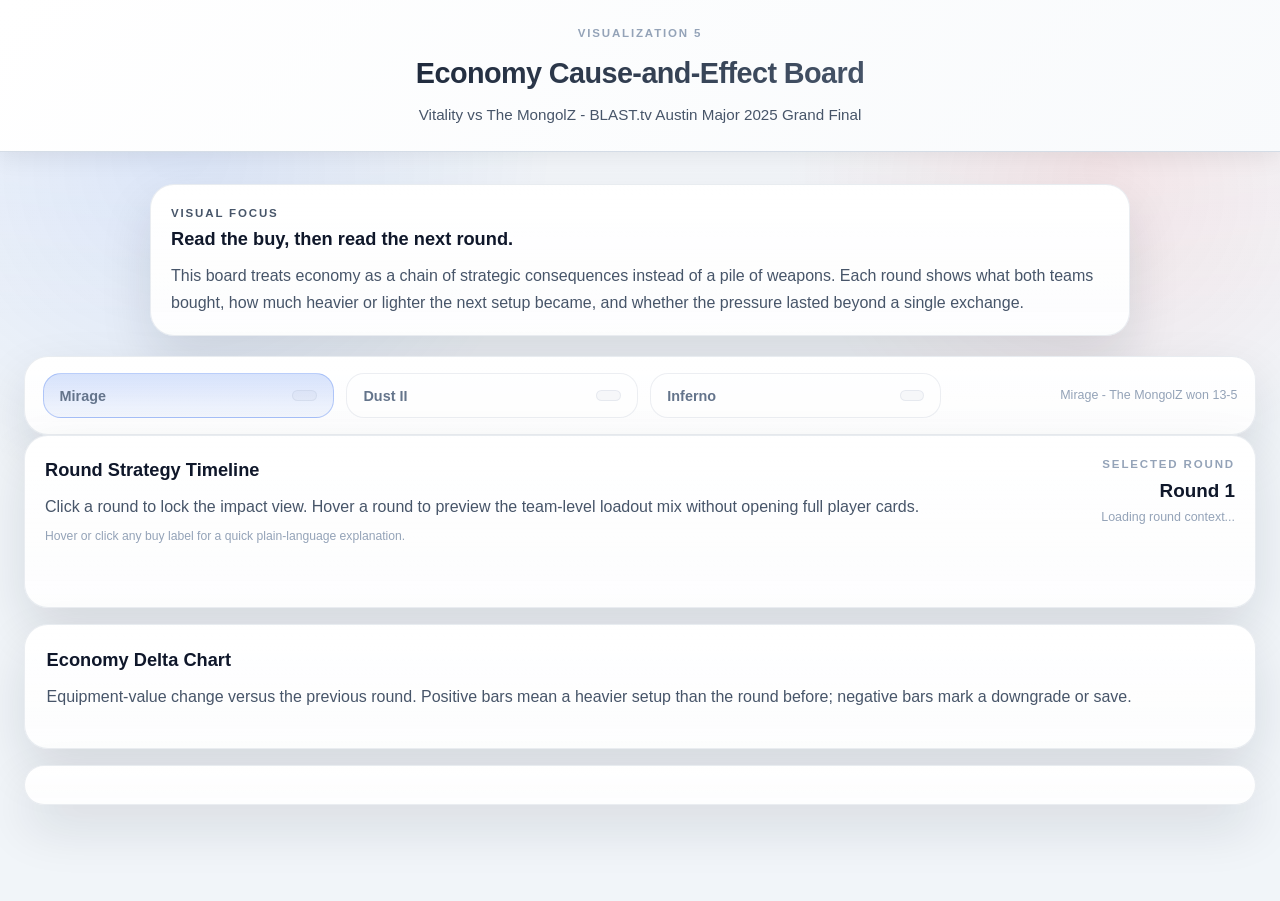
==== commit 20d7af23: "Redesign eco board around economy impact" ====
--- a/eco_board.html
+++ b/eco_board.html
@@ -3,17 +3,17 @@
 <head>
   <meta charset="UTF-8">
   <meta name="viewport" content="width=device-width, initial-scale=1.0">
-  <title>Economy Control Board - CS2 Grand Final</title>
+  <title>Economy Cause-and-Effect Board - CS2 Grand Final</title>
   <link rel="stylesheet" href="css/style.css?v=4">
   <link rel="stylesheet" href="css/dashboard.css?v=4">
-  <link rel="stylesheet" href="css/eco_board.css?v=4">
+  <link rel="stylesheet" href="css/eco_board.css?v=5">
 </head>
 <body class="dashboard-body eco-board-page" data-theme="light">
   <header class="dashboard-header eco-board-header">
     <div class="header-inner">
       <div class="eco-header-copy">
         <p class="eco-kicker">Visualization 5</p>
-        <h1 class="dashboard-title">Round Economy Control Board</h1>
+        <h1 class="dashboard-title">Economy Cause-and-Effect Board</h1>
         <p class="eco-subtitle" id="ecoSubtitle">
           Vitality vs The MongolZ - BLAST.tv Austin Major 2025 Grand Final
         </p>
@@ -22,79 +22,78 @@
   </header>
 
   <main class="eco-main">
-<section class="eco-command-bar">
+    <section class="eco-storyboard">
+      <div class="eco-storyboard-copy">
+        <p class="eco-storyboard-kicker">Visual Focus</p>
+        <h2>Read the buy, then read the next round.</h2>
+        <p>
+          This board treats economy as a chain of strategic consequences instead of a pile of weapons.
+          Each round shows what both teams bought, how much heavier or lighter the next setup became,
+          and whether the pressure lasted beyond a single exchange.
+        </p>
+      </div>
+    </section>
+
+    <section class="eco-command-bar">
       <nav class="eco-map-tabs" id="ecoMapTabs" aria-label="Map selector" role="tablist">
-        <button class="eco-map-tab active" data-map="de_mirage" role="tab" aria-selected="true">
+        <button class="eco-map-tab active" data-map="de_mirage" role="tab" aria-selected="true" type="button">
           <span class="eco-map-name">Mirage</span>
           <span class="eco-tab-score" id="score-de_mirage"></span>
         </button>
-        <button class="eco-map-tab" data-map="de_dust2" role="tab" aria-selected="false">
+        <button class="eco-map-tab" data-map="de_dust2" role="tab" aria-selected="false" type="button">
           <span class="eco-map-name">Dust II</span>
           <span class="eco-tab-score" id="score-de_dust2"></span>
         </button>
-        <button class="eco-map-tab" data-map="de_inferno" role="tab" aria-selected="false">
+        <button class="eco-map-tab" data-map="de_inferno" role="tab" aria-selected="false" type="button">
           <span class="eco-map-name">Inferno</span>
           <span class="eco-tab-score" id="score-de_inferno"></span>
         </button>
       </nav>
 
-      <div class="eco-command-actions">
-        <button class="eco-control-btn" id="ecoPlayBtn" type="button">Play</button>
-        <label class="eco-speed-label" for="ecoSpeedSelect">
-          Speed
-          <select id="ecoSpeedSelect" class="eco-speed-select">
-            <option value="0.5">0.5x</option>
-            <option value="1" selected>1x</option>
-            <option value="1.5">1.5x</option>
-            <option value="2">2x</option>
-          </select>
-        </label>
+      <div class="eco-command-copy" id="ecoMapMeta">
+        Mirage - The MongolZ won 13-5
       </div>
     </section>
 
-    <section class="eco-round-toolbar">
-      <button class="eco-control-btn is-secondary" id="ecoPrevRoundBtn" type="button">Prev round</button>
-      <div class="eco-round-head">
-        <div class="eco-round-label" id="ecoRoundLabel">Round 1</div>
-        <p class="eco-round-context" id="ecoRoundContext">Loading economy context...</p>
+    <section class="eco-timeline-panel">
+      <div class="eco-panel-head">
+        <div>
+          <h2 class="eco-section-title">Round Strategy Timeline</h2>
+          <p class="eco-section-copy">
+            Click a round to lock the impact view. Hover a round to preview the team-level loadout mix
+            without opening full player cards.
+          </p>
+          <p class="eco-section-hint">Hover or click any buy label for a quick plain-language explanation.</p>
+        </div>
+        <div class="eco-round-current">
+          <span class="eco-round-caption" id="ecoRoundCaption">Selected round</span>
+          <strong class="eco-round-label" id="ecoRoundLabel">Round 1</strong>
+          <span class="eco-round-context" id="ecoRoundContext">Loading round context...</span>
+        </div>
       </div>
-      <input id="ecoRoundRange" class="eco-round-range" type="range" min="1" max="1" value="1" aria-label="Round range">
-      <button class="eco-control-btn is-secondary" id="ecoNextRoundBtn" type="button">Next round</button>
+
+      <div class="eco-tier-legend-strip" id="ecoGlossaryGrid"></div>
+      <div class="eco-round-timeline" id="ecoRoundTimeline" role="listbox" aria-label="Round strategy timeline"></div>
     </section>
 
-    <section class="eco-round-strip-panel">
+    <section class="eco-delta-panel eco-delta-panel-primary">
       <div class="eco-panel-head">
-        <h2 class="eco-section-title">Round Navigator</h2>
-        <div class="eco-map-meta" id="ecoMapMeta"></div>
+        <div>
+          <h2 class="eco-section-title">Economy Delta Chart</h2>
+          <p class="eco-section-copy">
+            Equipment-value change versus the previous round. Positive bars mean a heavier setup than
+            the round before; negative bars mark a downgrade or save.
+          </p>
+        </div>
       </div>
-      <div class="eco-tier-legend-strip" id="ecoGlossaryGrid"></div>
-      <div class="eco-round-strip" id="ecoRoundStrip" role="listbox" aria-label="Rounds"></div>
+      <div id="ecoDeltaChart" class="eco-delta-chart" aria-label="Economy delta chart"></div>
     </section>
 
-    <section class="eco-scorebar" id="ecoScorebar"></section>
-
-    <section class="eco-loadout-board">
-
-      <div class="eco-loadout-stack">
-        <section class="eco-team-loadout" id="ecoTeamPanelVitality"></section>
-        <div class="eco-eq-gap-wrap">
-          <svg id="ecoEqGapBar" class="eco-eq-gap-bar"></svg>
-        </div>
-        <section class="eco-team-loadout" id="ecoTeamPanelMongolz"></section>
-      </div>
-    </section>
-
-    <section class="eco-consequence-strip" id="ecoConsequenceStrip"></section>
-
-<section class="eco-score-section">
-      <div class="eco-panel-head">
-        <h2 class="eco-section-title">Score Progression</h2>
-      </div>
-      <div id="ecoScoreChart" class="eco-score-chart" aria-label="Score progression chart"></div>
-    </section>
+    <section class="eco-context-panel" id="ecoContextPanel"></section>
   </main>
 
   <script src="https://d3js.org/d3.v7.min.js"></script>
   <script src="js/eco_board.js"></script>
+  <div class="eco-floating-tooltip" id="ecoBuyTooltip" aria-hidden="true"></div>
 </body>
 </html>
--- a/css/eco_board.css
+++ b/css/eco_board.css
@@ -1,5 +1,29 @@
 body.eco-board-page {
+  --eco-vitality: #2563eb;
+  --eco-vitality-soft: rgba(37, 99, 235, 0.14);
+  --eco-mongolz: #ef4444;
+  --eco-mongolz-soft: rgba(239, 68, 68, 0.14);
+  --eco-amber: #f59e0b;
+  --eco-amber-soft: rgba(245, 158, 11, 0.14);
+  --eco-ink: #0f172a;
+  --eco-surface: rgba(255, 255, 255, 0.78);
+  --eco-outline: rgba(148, 163, 184, 0.2);
+  --eco-shadow: 0 22px 52px rgba(15, 23, 42, 0.12);
+  position: relative;
   padding-bottom: 3rem;
+  overflow-x: hidden;
+}
+
+body.eco-board-page::before {
+  content: "";
+  position: fixed;
+  inset: 0;
+  pointer-events: none;
+  background:
+    radial-gradient(circle at 14% 14%, rgba(37, 99, 235, 0.12), transparent 28%),
+    radial-gradient(circle at 86% 18%, rgba(239, 68, 68, 0.1), transparent 24%),
+    linear-gradient(180deg, rgba(255, 255, 255, 0.35), transparent 35%);
+  z-index: 0;
 }
 
 body.eco-board-page.eco-embedded-mode {
@@ -14,11 +38,6 @@
 .eco-embedded-mode .eco-board-header,
 .eco-embedded-mode .eco-storyboard {
   display: none;
-}
-
-.eco-embedded-mode .eco-main {
-  max-width: none;
-  padding: 1rem;
 }
 
 .eco-board-page .eco-board-header .header-inner {
@@ -34,17 +53,23 @@
 }
 
 .eco-kicker,
-.eco-map-meta,
-.eco-data-status,
+.eco-storyboard-kicker,
+.eco-round-caption,
 .eco-round-context,
 .eco-section-copy,
-.eco-speed-label {
+.eco-command-copy,
+.eco-preview-copy,
+.eco-impact-note,
+.eco-metric-copy,
+.eco-chart-copy {
   color: var(--dbg-panel-placeholder);
-  font-size: 0.78rem;
-}
-
-.eco-kicker {
+}
+
+.eco-kicker,
+.eco-storyboard-kicker,
+.eco-round-caption {
   margin: 0;
+  font-size: 0.72rem;
   font-weight: 800;
   letter-spacing: 0.16em;
   text-transform: uppercase;
@@ -59,36 +84,55 @@
 }
 
 .eco-main {
-  max-width: 1360px;
+  position: relative;
+  z-index: 1;
+  max-width: 1380px;
   margin: 0 auto;
   padding: 0 1.5rem 3rem;
 }
 
+.eco-embedded-mode .eco-main {
+  max-width: none;
+  padding: 1rem;
+}
+
 .eco-storyboard,
 .eco-command-bar,
-.eco-round-toolbar,
-.eco-round-strip-panel,
-.eco-overview-board,
-.eco-loadout-board,
-.eco-story-panel,
-.eco-glossary-panel,
-.eco-score-section,
-.eco-team-summary,
-.eco-impact-panel,
-.eco-team-loadout {
-  background: var(--dbg-panel-bg);
-  border: 1px solid var(--dbg-panel-border);
-  border-radius: 18px;
-  box-shadow: 0 18px 42px rgba(15, 23, 42, 0.12);
+.eco-timeline-panel,
+.eco-context-panel,
+.eco-impact-stage,
+.eco-team-impact-card,
+.eco-impact-center,
+.eco-hover-preview-panel,
+.eco-delta-panel {
+  border: 1px solid var(--eco-outline);
+  border-radius: 24px;
+  background:
+    linear-gradient(180deg, rgba(255, 255, 255, 0.82), rgba(255, 255, 255, 0.68)),
+    var(--dbg-panel-bg);
+  box-shadow: var(--eco-shadow);
+  backdrop-filter: blur(14px);
+}
+
+body.eco-board-page[data-theme="dark"] .eco-storyboard,
+body.eco-board-page[data-theme="dark"] .eco-command-bar,
+body.eco-board-page[data-theme="dark"] .eco-timeline-panel,
+body.eco-board-page[data-theme="dark"] .eco-impact-stage,
+body.eco-board-page[data-theme="dark"] .eco-team-impact-card,
+body.eco-board-page[data-theme="dark"] .eco-impact-center,
+body.eco-board-page[data-theme="dark"] .eco-hover-preview-panel,
+body.eco-board-page[data-theme="dark"] .eco-delta-panel {
+  background:
+    linear-gradient(180deg, rgba(15, 23, 42, 0.84), rgba(15, 23, 42, 0.72)),
+    var(--dbg-panel-bg);
 }
 
 .eco-storyboard,
-.eco-round-strip-panel,
-.eco-loadout-board,
-.eco-story-panel,
-.eco-glossary-panel,
-.eco-score-section {
-  padding: 1rem 1.15rem 1.15rem;
+.eco-timeline-panel,
+.eco-context-panel,
+.eco-hover-preview-panel,
+.eco-delta-panel {
+  padding: 1.2rem 1.25rem;
 }
 
 .eco-storyboard {
@@ -99,19 +143,129 @@
 .eco-storyboard h2,
 .eco-section-title {
   margin: 0 0 0.55rem;
-  background: var(--dbg-panel-title);
-  -webkit-background-clip: text;
-  -webkit-text-fill-color: transparent;
-  background-clip: text;
-  font-size: 1.08rem;
-  font-weight: 800;
+  font-size: 1.14rem;
+  font-weight: 800;
+  color: var(--eco-ink);
+}
+
+body.eco-board-page[data-theme="dark"] .eco-storyboard h2,
+body.eco-board-page[data-theme="dark"] .eco-section-title,
+body.eco-board-page[data-theme="dark"] .eco-round-label,
+body.eco-board-page[data-theme="dark"] .eco-team-impact-title,
+body.eco-board-page[data-theme="dark"] .eco-impact-center h3,
+body.eco-board-page[data-theme="dark"] .eco-preview-title,
+body.eco-board-page[data-theme="dark"] .eco-lane-title {
+  color: #f8fafc;
 }
 
 .eco-storyboard p,
-.eco-section-copy {
+.eco-section-copy,
+.eco-section-hint,
+.eco-impact-copy,
+.eco-preview-copy,
+.eco-preview-standouts {
   margin: 0;
   color: var(--dbg-panel-text);
   line-height: 1.7;
+}
+
+.eco-section-hint {
+  margin-top: 0.35rem;
+  font-size: 0.76rem;
+  color: var(--dbg-panel-placeholder);
+}
+
+.eco-command-bar,
+.eco-impact-stage {
+  padding: 1rem 1.1rem;
+}
+
+.eco-command-bar {
+  display: flex;
+  flex-wrap: wrap;
+  align-items: center;
+  justify-content: space-between;
+  gap: 1rem;
+}
+
+.eco-map-tabs {
+  display: grid;
+  grid-template-columns: repeat(3, minmax(0, 1fr));
+  gap: 0.8rem;
+  flex: 1 1 560px;
+}
+
+.eco-map-tab {
+  display: inline-flex;
+  align-items: center;
+  justify-content: space-between;
+  gap: 0.6rem;
+  padding: 0.82rem 1rem;
+  border: 1px solid rgba(148, 163, 184, 0.18);
+  border-radius: 18px;
+  background: rgba(255, 255, 255, 0.66);
+  color: var(--dbg-btn-color);
+  cursor: pointer;
+  transition: transform 0.18s ease, border-color 0.18s ease, box-shadow 0.18s ease;
+}
+
+body.eco-board-page[data-theme="dark"] .eco-map-tab {
+  background: rgba(15, 23, 42, 0.64);
+}
+
+.eco-map-tab:hover {
+  transform: translateY(-1px);
+  border-color: rgba(37, 99, 235, 0.28);
+  box-shadow: 0 16px 32px rgba(37, 99, 235, 0.08);
+}
+
+.eco-map-tab.active {
+  border-color: rgba(37, 99, 235, 0.28);
+  background: linear-gradient(180deg, rgba(37, 99, 235, 0.18), rgba(37, 99, 235, 0.05));
+}
+
+.eco-map-name {
+  font-size: 0.9rem;
+  font-weight: 800;
+}
+
+.eco-tab-score,
+.eco-impact-chip,
+.eco-preview-metric,
+.eco-stat-pill,
+.eco-buy-tier-badge,
+.eco-side-badge,
+.eco-reset-pill {
+  display: inline-flex;
+  align-items: center;
+  justify-content: center;
+  padding: 0.26rem 0.7rem;
+  border-radius: 999px;
+  font-size: 0.72rem;
+  line-height: 1.2;
+}
+
+.eco-tab-score {
+  border: 1px solid rgba(148, 163, 184, 0.16);
+  background: rgba(148, 163, 184, 0.08);
+  color: var(--dbg-panel-text);
+}
+
+.eco-tab-score[data-winner="vitality"] {
+  color: var(--eco-vitality);
+  background: var(--eco-vitality-soft);
+}
+
+.eco-tab-score[data-winner="mongolz"] {
+  color: var(--eco-mongolz);
+  background: var(--eco-mongolz-soft);
+}
+
+.eco-command-copy {
+  flex: 0 1 280px;
+  text-align: right;
+  font-size: 0.82rem;
+  line-height: 1.5;
 }
 
 .eco-panel-head {
@@ -120,757 +274,682 @@
   align-items: flex-start;
   justify-content: space-between;
   gap: 0.85rem 1rem;
-  margin-bottom: 0.9rem;
-}
-
-.eco-command-bar,
-.eco-round-toolbar {
+  margin-bottom: 1rem;
+}
+
+.eco-round-current {
+  display: flex;
+  flex-direction: column;
+  align-items: flex-end;
+  gap: 0.14rem;
+  text-align: right;
+}
+
+.eco-round-label {
+  font-size: 1.18rem;
+  font-weight: 900;
+  color: var(--eco-ink);
+}
+
+.eco-round-context,
+.eco-command-copy,
+.eco-impact-note {
+  font-size: 0.78rem;
+  line-height: 1.55;
+}
+
+.eco-tier-legend-strip {
   display: flex;
   flex-wrap: wrap;
+  gap: 0.55rem;
+  margin-bottom: 0.95rem;
+}
+
+.eco-tier-legend-strip .eco-buy-tier-badge {
+  font-weight: 800;
+  cursor: help;
+}
+
+.eco-round-timeline {
+  display: flex;
+  gap: 0.9rem;
+  overflow-x: auto;
+  padding: 0.2rem 0.1rem 0.45rem;
+  scroll-snap-type: x proximity;
+}
+
+.eco-round-timeline::-webkit-scrollbar,
+.eco-preview-team-grid::-webkit-scrollbar {
+  height: 8px;
+}
+
+.eco-round-timeline::-webkit-scrollbar-thumb,
+.eco-preview-team-grid::-webkit-scrollbar-thumb {
+  border-radius: 999px;
+  background: rgba(148, 163, 184, 0.28);
+}
+
+.eco-round-card {
+  position: relative;
+  flex: 0 0 182px;
+  display: flex;
+  flex-direction: column;
+  gap: 0.8rem;
+  padding: 0.95rem;
+  border: 1px solid rgba(148, 163, 184, 0.16);
+  border-radius: 20px;
+  background: rgba(255, 255, 255, 0.76);
+  color: inherit;
+  cursor: pointer;
+  text-align: left;
+  scroll-snap-align: start;
+  transition: transform 0.18s ease, border-color 0.18s ease, box-shadow 0.18s ease;
+}
+
+body.eco-board-page[data-theme="dark"] .eco-round-card {
+  background: rgba(15, 23, 42, 0.74);
+}
+
+.eco-round-card:hover,
+.eco-round-card:focus-visible {
+  transform: translateY(-2px);
+  border-color: rgba(37, 99, 235, 0.26);
+  box-shadow: 0 18px 38px rgba(15, 23, 42, 0.12);
+  outline: none;
+}
+
+.eco-round-card.is-selected {
+  border-color: rgba(37, 99, 235, 0.38);
+  box-shadow:
+    0 24px 42px rgba(37, 99, 235, 0.14),
+    inset 0 0 0 1px rgba(37, 99, 235, 0.14);
+}
+
+.eco-round-card.is-preview {
+  border-color: rgba(245, 158, 11, 0.42);
+  box-shadow:
+    0 20px 36px rgba(245, 158, 11, 0.12),
+    inset 0 0 0 1px rgba(245, 158, 11, 0.14);
+}
+
+.eco-round-card.is-impacted {
+  border-color: rgba(245, 158, 11, 0.42);
+  box-shadow: inset 0 0 0 1px rgba(245, 158, 11, 0.12);
+}
+
+.eco-round-card::before {
+  content: "";
+  position: absolute;
+  inset: 0 0 auto;
+  height: 4px;
+  border-radius: 20px 20px 0 0;
+  background: rgba(148, 163, 184, 0.28);
+}
+
+.eco-round-card[data-winner="vitality"]::before {
+  background: linear-gradient(90deg, rgba(37, 99, 235, 0.94), rgba(96, 165, 250, 0.92));
+}
+
+.eco-round-card[data-winner="mongolz"]::before {
+  background: linear-gradient(90deg, rgba(239, 68, 68, 0.94), rgba(252, 165, 165, 0.92));
+}
+
+.eco-round-card-top,
+.eco-round-card-bottom,
+.eco-round-buy-line {
+  display: flex;
   align-items: center;
   justify-content: space-between;
-  gap: 0.8rem 1rem;
-  padding: 0.95rem 1.1rem;
-}
-
-.eco-map-tabs,
-.eco-command-actions,
-.eco-glossary-grid,
-.eco-loadout-grid,
-.eco-overview-board,
-.eco-explain-grid {
+  gap: 0.55rem;
+}
+
+.eco-round-card-top {
+  padding-top: 0.2rem;
+}
+
+.eco-round-card-index {
+  font-size: 0.74rem;
+  font-weight: 900;
+  letter-spacing: 0.12em;
+  text-transform: uppercase;
+  color: var(--dbg-panel-placeholder);
+}
+
+.eco-round-card-winner {
+  font-size: 0.72rem;
+  font-weight: 800;
+}
+
+.eco-round-card-winner-v {
+  color: var(--eco-vitality);
+}
+
+.eco-round-card-winner-m {
+  color: var(--eco-mongolz);
+}
+
+.eco-round-buy-stack {
+  display: flex;
+  flex-direction: column;
+  gap: 0.55rem;
+}
+
+.eco-round-team-tag {
+  font-size: 0.72rem;
+  font-weight: 800;
+  color: var(--dbg-panel-text);
+}
+
+.eco-round-card-bottom {
+  margin-top: auto;
+  font-size: 0.72rem;
+  color: var(--dbg-panel-placeholder);
+}
+
+.eco-impact-stage {
   display: grid;
+  grid-template-columns: repeat(2, minmax(0, 1fr));
+  grid-template-areas:
+    "vitality mongolz"
+    "impact impact";
   gap: 1rem;
-}
-
-.eco-map-tabs {
-  grid-template-columns: repeat(3, minmax(0, 1fr));
-  flex: 1 1 520px;
-}
-
-.eco-command-actions {
-  display: flex;
-  flex-wrap: wrap;
-  align-items: center;
-  justify-content: flex-end;
-  gap: 0.75rem;
-}
-
-.eco-map-tab,
-.eco-control-btn,
-.eco-round-chip {
-  border: 1px solid var(--dbg-game-border);
-  background: var(--dbg-game-bg);
-  color: var(--dbg-btn-color);
-}
-
-.eco-map-tab {
-  display: inline-flex;
-  align-items: center;
-  justify-content: space-between;
-  gap: 0.5rem;
-  padding: 0.72rem 0.95rem;
-  border-radius: 14px;
-  font-size: 0.92rem;
-  font-weight: 700;
-  cursor: pointer;
-  transition: transform 0.18s ease, border-color 0.18s ease, color 0.18s ease;
-}
-
-.eco-map-tab:hover,
-.eco-control-btn:hover,
-.eco-round-chip:hover {
-  transform: translateY(-1px);
-  border-color: rgba(59, 130, 246, 0.28);
-}
-
-.eco-map-tab.active {
-  color: #0f172a;
-  background: linear-gradient(180deg, rgba(59, 130, 246, 0.12), rgba(59, 130, 246, 0.04)), var(--dbg-game-bg);
-}
-
-body.eco-board-page[data-theme="dark"] .eco-map-tab.active {
-  color: #eff6ff;
-}
-
-.eco-tab-score,
-.eco-metric-pill,
-.eco-impact-chip,
-.eco-round-note,
-.eco-buy-pill,
-.eco-weapon-pill,
-.eco-glossary-chip {
-  display: inline-flex;
-  align-items: center;
-  justify-content: center;
-  padding: 0.24rem 0.62rem;
-  border-radius: 999px;
-  border: 1px solid rgba(148, 163, 184, 0.18);
-  background: rgba(148, 163, 184, 0.08);
-  color: var(--dbg-panel-text);
-  font-size: 0.74rem;
-  line-height: 1.2;
-}
-
-.eco-tab-score[data-winner="vitality"] { color: #2563eb; background: rgba(59, 130, 246, 0.12); }
-.eco-tab-score[data-winner="mongolz"] { color: #dc2626; background: rgba(239, 68, 68, 0.12); }
-
-.eco-control-btn {
-  padding: 0.68rem 0.95rem;
-  border-radius: 12px;
-  font-size: 0.84rem;
-  font-weight: 700;
-  cursor: pointer;
-}
-
-.eco-control-btn.is-secondary {
-  background: transparent;
-}
-
-.eco-speed-label {
-  display: inline-flex;
-  align-items: center;
-  gap: 0.55rem;
-}
-
-.eco-speed-select,
-.eco-round-range {
-  accent-color: #2563eb;
-}
-
-.eco-speed-select {
-  border: 1px solid var(--dbg-game-border);
-  border-radius: 10px;
-  background: var(--dbg-game-bg);
-  color: var(--dbg-panel-text);
-  padding: 0.45rem 0.6rem;
-}
-
-.eco-round-toolbar {
-  margin-top: 1rem;
-}
-
-.eco-round-head {
-  flex: 1 1 280px;
-}
-
-.eco-round-label {
-  color: #0f172a;
-  font-size: 1.1rem;
-  font-weight: 800;
-}
-
-body.eco-board-page[data-theme="dark"] .eco-round-label,
-body.eco-board-page[data-theme="dark"] .eco-card-title,
-body.eco-board-page[data-theme="dark"] .eco-card-subtitle,
-body.eco-board-page[data-theme="dark"] .eco-story-title {
-  color: #f8fafc;
-}
-
-.eco-round-range {
-  flex: 1 1 320px;
-}
-
-.eco-round-strip {
-  display: grid;
-  grid-template-columns: repeat(auto-fit, minmax(58px, 1fr));
-  gap: 0.55rem;
-}
-
-.eco-round-chip {
-  display: flex;
-  flex-direction: column;
-  align-items: center;
-  gap: 0.2rem;
-  padding: 0.58rem 0.4rem;
-  border-radius: 14px;
-  cursor: pointer;
-  transition: transform 0.18s ease, border-color 0.18s ease, background 0.18s ease;
-}
-
-.eco-round-chip.is-active {
-  border-color: rgba(37, 99, 235, 0.4);
-  background: rgba(59, 130, 246, 0.1);
-}
-
-.eco-round-chip.is-event {
-  box-shadow: inset 0 0 0 1px rgba(250, 204, 21, 0.35);
-}
-
-.eco-round-chip-vitality { border-top: 3px solid #3b82f6; }
-.eco-round-chip-mongolz { border-top: 3px solid #ef4444; }
-
-.eco-round-chip strong {
-  font-size: 0.88rem;
-}
-
-.eco-round-chip span {
-  font-size: 0.68rem;
-  color: var(--dbg-panel-placeholder);
-}
-
-.eco-overview-board {
-  grid-template-columns: minmax(0, 1fr) minmax(280px, 0.88fr) minmax(0, 1fr);
-  align-items: stretch;
   margin-top: 1rem;
   background: transparent;
   border: none;
   box-shadow: none;
-}
-
-.eco-team-summary,
-.eco-impact-panel,
-.eco-team-loadout {
+  padding: 0;
+}
+
+.eco-context-panel {
+  margin-top: 1rem;
+}
+
+.eco-context-grid {
+  display: grid;
+  gap: 1rem;
+}
+
+.eco-context-compare {
+  display: grid;
+  grid-template-columns: repeat(2, minmax(0, 1fr));
+  gap: 1rem;
+}
+
+.eco-team-impact-card,
+.eco-impact-center {
   padding: 1rem;
 }
 
-.eco-team-summary {
+.eco-team-impact-card {
   display: flex;
   flex-direction: column;
-  gap: 0.85rem;
-}
-
-.eco-team-summary-v { border-top: 4px solid #3b82f6; }
-.eco-team-summary-m { border-top: 4px solid #ef4444; }
-
-.eco-card-title,
-.eco-story-title {
+  gap: 0.95rem;
+  min-height: 100%;
+}
+
+.eco-team-impact-card-v {
+  grid-area: vitality;
+  border-top: 4px solid var(--eco-vitality);
+}
+
+.eco-team-impact-card-m {
+  grid-area: mongolz;
+  border-top: 4px solid var(--eco-mongolz);
+}
+
+.eco-impact-team-head,
+.eco-preview-team-head,
+.eco-transition-card-head {
+  display: flex;
+  align-items: center;
+  gap: 0.55rem;
+}
+
+.eco-team-dot {
+  width: 10px;
+  height: 10px;
+  border-radius: 999px;
+  flex-shrink: 0;
+}
+
+.eco-team-dot-v {
+  background: var(--eco-vitality);
+}
+
+.eco-team-dot-m {
+  background: var(--eco-mongolz);
+}
+
+.eco-team-impact-title,
+.eco-preview-title {
   margin: 0;
   font-size: 1rem;
-  font-weight: 800;
+  font-weight: 900;
+}
+
+.eco-side-badge {
+  font-weight: 800;
+  letter-spacing: 0.04em;
+}
+
+.eco-side-t {
+  background: rgba(249, 115, 22, 0.14);
+  color: #ea580c;
+}
+
+.eco-side-ct {
+  background: rgba(37, 99, 235, 0.14);
+  color: var(--eco-vitality);
+}
+
+.eco-buy-tier-badge {
+  position: relative;
+  border: 1px solid transparent;
+  font-weight: 800;
+  cursor: help;
+}
+
+.eco-tier-badge-pistol {
+  background: rgba(148, 163, 184, 0.14);
+  color: #64748b;
+}
+
+.eco-tier-badge-eco {
+  background: rgba(245, 158, 11, 0.15);
+  color: #d97706;
+}
+
+.eco-tier-badge-half {
+  background: rgba(59, 130, 246, 0.15);
+  color: var(--eco-vitality);
+}
+
+.eco-tier-badge-force {
+  background: rgba(139, 92, 246, 0.15);
+  color: #7c3aed;
+}
+
+.eco-tier-badge-full {
+  background: rgba(34, 197, 94, 0.16);
+  color: #16a34a;
+}
+
+.eco-floating-tooltip {
+  position: fixed;
+  top: 0;
+  left: 0;
+  z-index: 1200;
+  width: min(260px, calc(100vw - 24px));
+  padding: 0.8rem 0.9rem;
+  border-radius: 16px;
+  border: 1px solid rgba(148, 163, 184, 0.22);
+  background: rgba(15, 23, 42, 0.94);
+  color: #f8fafc;
+  box-shadow: 0 18px 40px rgba(15, 23, 42, 0.24);
+  font-size: 0.76rem;
+  line-height: 1.55;
+  pointer-events: none;
+  opacity: 0;
+  transform: translateY(6px);
+  transition: opacity 0.16s ease, transform 0.16s ease;
+}
+
+.eco-floating-tooltip::before {
+  content: "";
+  position: absolute;
+  left: 50%;
+  width: 10px;
+  height: 10px;
+  background: inherit;
+  border-right: 1px solid rgba(148, 163, 184, 0.22);
+  border-bottom: 1px solid rgba(148, 163, 184, 0.22);
+  transform: translateX(-50%) rotate(45deg);
+}
+
+.eco-floating-tooltip[data-visible="true"] {
+  opacity: 1;
+  transform: translateY(0);
+}
+
+.eco-floating-tooltip[data-placement="top"]::before {
+  bottom: -6px;
+}
+
+.eco-floating-tooltip[data-placement="bottom"]::before {
+  top: -6px;
+  transform: translateX(-50%) rotate(225deg);
+}
+
+body.eco-board-page[data-theme="light"] .eco-floating-tooltip {
+  background: rgba(15, 23, 42, 0.96);
+}
+
+body.eco-board-page[data-theme="dark"] .eco-floating-tooltip {
+  background: rgba(248, 250, 252, 0.96);
   color: #0f172a;
 }
 
-.eco-card-subtitle,
-.eco-story-copy,
-.eco-empty-copy,
-.eco-story-list li,
-.eco-player-meta {
-  margin: 0;
-  color: var(--dbg-panel-text);
-  line-height: 1.65;
-}
-
-.eco-metric-grid,
-.eco-team-meta,
-.eco-story-list,
-.eco-player-utility {
+.eco-impact-stat-grid {
+  display: grid;
+  grid-template-columns: repeat(2, minmax(0, 1fr));
+  gap: 0.7rem;
+}
+
+.eco-team-compare-metrics {
   display: flex;
   flex-wrap: wrap;
   gap: 0.45rem;
 }
 
-.eco-impact-panel {
+.eco-impact-stat {
+  padding: 0.8rem 0.85rem;
+  border-radius: 18px;
+  background: rgba(148, 163, 184, 0.08);
+  border: 1px solid rgba(148, 163, 184, 0.14);
+}
+
+.eco-impact-stat-label {
+  display: block;
+  margin-bottom: 0.25rem;
+  font-size: 0.72rem;
+  font-weight: 700;
+  color: var(--dbg-panel-placeholder);
+}
+
+.eco-impact-stat-value {
+  display: block;
+  font-size: 1rem;
+  font-weight: 900;
+  color: var(--dbg-panel-text);
+}
+
+.eco-impact-stat-value.is-up {
+  color: #16a34a;
+}
+
+.eco-impact-stat-value.is-down {
+  color: #dc2626;
+}
+
+.eco-impact-stat-value.is-flat {
+  color: var(--dbg-panel-text);
+}
+
+.eco-impact-center {
+  grid-area: impact;
   display: flex;
   flex-direction: column;
-  gap: 0.85rem;
-  border-top: 4px solid #f59e0b;
-}
-
-.eco-impact-track,
-.eco-impact-legend {
-  display: flex;
-  flex-wrap: wrap;
-  gap: 0.5rem;
-}
-
-.eco-loadout-board,
-.eco-score-section {
-  margin-top: 1rem;
-}
-
-.eco-explain-grid {
+  gap: 1rem;
+  border-top: 4px solid var(--eco-amber);
+}
+
+.eco-impact-overline {
+  margin: 0;
+  font-size: 0.74rem;
+  font-weight: 800;
+  letter-spacing: 0.12em;
+  text-transform: uppercase;
+  color: var(--dbg-panel-placeholder);
+}
+
+.eco-impact-center h3 {
+  margin: 0;
+  font-size: 1.18rem;
+  font-weight: 900;
+  color: var(--eco-ink);
+  line-height: 1.25;
+}
+
+.eco-impact-copy {
+  font-size: 0.92rem;
+}
+
+.eco-transition-grid {
+  display: grid;
   grid-template-columns: repeat(2, minmax(0, 1fr));
-}
-
-.eco-loadout-stack {
-  display: flex;
-  flex-direction: column;
-  gap: 0;
-}
-
-.eco-eq-gap-wrap {
-  padding: 0.6rem 1rem;
-  background: var(--dbg-panel-bg);
-  border-left: 1px solid var(--dbg-panel-border);
-  border-right: 1px solid var(--dbg-panel-border);
-}
-
-.eco-eq-gap-bar {
-  display: block;
-  width: 100%;
-  overflow: visible;
-}
-
-.eco-team-loadout {
-  display: flex;
-  flex-direction: column;
-  gap: 0.85rem;
-}
-
-.eco-roster-cards {
-  display: flex;
-  gap: 0.7rem;
-  overflow-x: auto;
-  padding-bottom: 0.3rem;
-}
-
-.eco-player-card {
-  display: flex;
-  flex-direction: column;
-  gap: 0.45rem;
-  border: 1px solid rgba(148, 163, 184, 0.18);
-  border-radius: 14px;
-  background: rgba(148, 163, 184, 0.04);
-  padding: 0.75rem;
-  min-width: 168px;
-  min-height: 178px;
-  transition: transform 0.18s ease, box-shadow 0.18s ease;
-}
-
-.eco-player-card:hover {
-  transform: translateY(-1px);
-  box-shadow: 0 10px 20px rgba(15, 23, 42, 0.08);
-}
-
-.eco-player-head {
-  display: flex;
-  align-items: center;
-  gap: 0.6rem;
-}
-
-.eco-player-avatar {
-  display: grid;
-  place-items: center;
-  width: 40px;
-  height: 40px;
-  border-radius: 12px;
-  background: linear-gradient(180deg, rgba(148, 163, 184, 0.18), rgba(148, 163, 184, 0.06));
-  color: var(--dbg-btn-hover);
-  font-size: 0.88rem;
-  font-weight: 800;
-}
-
-.eco-player-name {
-  margin: 0;
-  font-size: 0.86rem;
-  font-weight: 800;
-}
-
-.eco-player-loadout {
-  display: flex;
-  flex-direction: column;
-  gap: 0.35rem;
-}
-
-.eco-player-row {
-  display: flex;
-  justify-content: space-between;
-  gap: 0.45rem;
-  color: var(--dbg-panel-text);
-  font-size: 0.72rem;
-}
-
-.eco-player-row strong {
-  color: var(--dbg-btn-hover);
-  font-weight: 700;
-}
-
-.eco-weapon-pill img {
-  width: 16px;
-  height: 16px;
-  object-fit: contain;
-}
-
-.eco-glossary-grid {
-  grid-template-columns: repeat(2, minmax(0, 1fr));
-}
-
-.eco-glossary-card {
-  border: 1px solid rgba(148, 163, 184, 0.18);
-  border-radius: 14px;
-  padding: 0.8rem;
-  background: rgba(148, 163, 184, 0.04);
-}
-
-.eco-glossary-card h3 {
-  margin: 0 0 0.35rem;
-  font-size: 0.85rem;
-}
-
-.eco-score-chart svg {
-  display: block;
-  width: 100%;
-}
-
-.eco-chart-axis path,
-.eco-chart-axis line {
-  stroke: rgba(148, 163, 184, 0.28);
-}
-
-.eco-chart-axis text {
-  fill: var(--dbg-panel-text);
-  font-size: 10px;
-}
-
-.eco-score-line-v,
-.eco-score-line-m {
-  fill: none;
-  stroke-width: 2.4;
-  stroke-linecap: round;
-  stroke-linejoin: round;
-}
-
-.eco-score-line-v { stroke: #3b82f6; }
-.eco-score-line-m { stroke: #ef4444; }
-.eco-score-band { fill: rgba(59, 130, 246, 0.08); }
-.eco-score-band.mongolz { fill: rgba(239, 68, 68, 0.08); }
-.eco-score-point-v { fill: #2563eb; }
-.eco-score-point-m { fill: #dc2626; }
-.eco-score-halftime {
-  stroke: rgba(148, 163, 184, 0.38);
-  stroke-width: 1.5;
-  stroke-dasharray: 4 4;
-}
-
-/* ── Scorebar ──────────────────────────────────────────── */
-.eco-scorebar {
-  background: var(--dbg-panel-bg);
-  border: 1px solid var(--dbg-panel-border);
-  border-radius: 18px;
-  box-shadow: 0 18px 42px rgba(15, 23, 42, 0.12);
-  padding: 0.7rem 1.2rem 0.65rem;
-  margin-top: 1rem;
-}
-
-.eco-sb-inner {
-  display: grid;
-  grid-template-columns: 1fr auto 1fr;
-  align-items: center;
-  gap: 1rem;
-}
-
-.eco-sb-team {
+  gap: 0.8rem;
+}
+
+.eco-transition-card {
+  padding: 0.9rem;
+  border-radius: 20px;
+  background: rgba(148, 163, 184, 0.08);
+  border: 1px solid rgba(148, 163, 184, 0.14);
+}
+
+.eco-transition-team {
+  font-size: 0.8rem;
+  font-weight: 800;
+}
+
+.eco-transition-team-v {
+  color: var(--eco-vitality);
+}
+
+.eco-transition-team-m {
+  color: var(--eco-mongolz);
+}
+
+.eco-transition-flow {
   display: flex;
   align-items: center;
   gap: 0.45rem;
   flex-wrap: wrap;
-}
-
-.eco-sb-team-v { justify-content: flex-start; }
-.eco-sb-team-m { justify-content: flex-end; }
-
-.eco-sb-name {
-  font-size: 0.88rem;
-  font-weight: 800;
-  color: var(--dbg-btn-hover);
-}
-
-.eco-sb-money {
-  font-size: 0.84rem;
-  font-weight: 700;
+  margin-top: 0.65rem;
+}
+
+.eco-transition-arrow {
+  color: var(--dbg-panel-placeholder);
+  font-size: 0.92rem;
+}
+
+.eco-impact-chip-row {
+  display: flex;
+  flex-wrap: wrap;
+  gap: 0.55rem;
+}
+
+.eco-impact-chip,
+.eco-reset-pill,
+.eco-preview-metric,
+.eco-stat-pill {
+  background: rgba(148, 163, 184, 0.12);
   color: var(--dbg-panel-text);
 }
 
-.eco-sb-center {
+.eco-impact-chip.is-winner {
+  background: var(--eco-amber-soft);
+  color: #b45309;
+}
+
+.eco-reset-pill {
+  background: rgba(79, 70, 229, 0.14);
+  color: #4338ca;
+  font-weight: 800;
+}
+
+.eco-hover-preview-panel {
+  margin-top: 1rem;
+}
+
+.eco-delta-panel-primary {
+  margin-top: 1rem;
+  padding: 1.25rem 1.35rem 1.35rem;
+}
+
+.eco-preview-frame {
   display: flex;
   flex-direction: column;
-  align-items: center;
-  gap: 0.15rem;
-}
-
-.eco-sb-score {
-  font-size: 1.15rem;
-  font-weight: 900;
-  color: var(--dbg-btn-hover);
-}
-
-.eco-sb-event {
-  font-size: 0.66rem;
-  font-weight: 700;
-  color: #f59e0b;
-  text-transform: uppercase;
-  letter-spacing: 0.07em;
-  text-align: center;
-}
-
-.eco-sb-aftershock {
-  margin: 0.5rem 0 0;
-  font-size: 0.74rem;
-  color: var(--dbg-panel-placeholder);
-  text-align: center;
-}
-
-/* ── Tier legend strip (above round navigator chips) ───── */
-.eco-tier-legend-strip {
+  gap: 0.95rem;
+}
+
+.eco-preview-title-row {
+  display: flex;
+  flex-wrap: wrap;
+  align-items: baseline;
+  justify-content: space-between;
+  gap: 0.6rem 1rem;
+}
+
+.eco-preview-title-row p {
+  margin: 0;
+}
+
+.eco-preview-team-grid {
+  display: grid;
+  grid-template-columns: repeat(2, minmax(0, 1fr));
+  gap: 0.9rem;
+}
+
+.eco-preview-team {
+  padding: 1rem;
+  border-radius: 22px;
+  border: 1px solid rgba(148, 163, 184, 0.14);
+  background: rgba(148, 163, 184, 0.07);
+}
+
+.eco-preview-team-v {
+  box-shadow: inset 0 0 0 1px rgba(37, 99, 235, 0.1);
+}
+
+.eco-preview-team-m {
+  box-shadow: inset 0 0 0 1px rgba(239, 68, 68, 0.1);
+}
+
+.eco-preview-meta {
   display: flex;
   flex-wrap: wrap;
   gap: 0.45rem;
-  margin-bottom: 0.75rem;
-}
-
-.eco-tier-legend-strip .eco-tier-badge {
-  padding: 0.28rem 0.8rem;
-  border-radius: 999px;
-  font-size: 0.74rem;
-  font-weight: 700;
-  cursor: default;
-}
-
-/* Win / loss pill tints */
-.eco-metric-pill.is-win  { background: rgba(34,197,94,0.14);  color: #16a34a; border-color: transparent; }
-.eco-metric-pill.is-loss { background: rgba(239,68,68,0.14);   color: #dc2626; border-color: transparent; }
-
-/* ── Team loadout header ───────────────────────────────── */
-.eco-team-loadout-header {
-  display: flex;
-  align-items: center;
-  justify-content: space-between;
-  flex-wrap: wrap;
-  gap: 0.5rem;
-  margin-bottom: 0.75rem;
-}
-
-.eco-team-loadout-title {
-  display: flex;
-  align-items: center;
-  gap: 0.5rem;
-}
-
-.eco-side-badge {
-  display: inline-flex;
-  align-items: center;
-  padding: 0.2rem 0.6rem;
-  border-radius: 8px;
-  font-size: 0.7rem;
-  font-weight: 700;
-  letter-spacing: 0.04em;
-}
-
-.eco-side-t  { background: rgba(249, 115, 22, 0.14); color: #ea580c; }
-.eco-side-ct { background: rgba(59, 130, 246, 0.14);  color: #2563eb; }
-
-.eco-buy-tier-badge {
-  display: inline-flex;
-  align-items: center;
-  padding: 0.22rem 0.7rem;
-  border-radius: 8px;
-  font-size: 0.76rem;
-  font-weight: 800;
-}
-
-.eco-tier-badge-pistol { background: rgba(148,163,184,0.18); color: #64748b; }
-.eco-tier-badge-eco    { background: rgba(245,158,11,0.15);  color: #d97706; }
-.eco-tier-badge-half   { background: rgba(59,130,246,0.15);  color: #2563eb; }
-.eco-tier-badge-force  { background: rgba(139,92,246,0.15);  color: #7c3aed; }
-.eco-tier-badge-full   { background: rgba(34,197,94,0.15);   color: #16a34a; }
-
-/* ── Power meter ───────────────────────────────────────── */
-.eco-power-meter {
-  display: flex;
-  align-items: center;
-  gap: 0.28rem;
-}
-
-.eco-power-pip {
+  margin-top: 0.75rem;
+}
+
+.eco-preview-standouts {
+  margin-top: 0.8rem;
+  font-size: 0.82rem;
+}
+
+.eco-preview-standouts strong {
+  color: var(--eco-ink);
+}
+
+body.eco-board-page[data-theme="dark"] .eco-preview-standouts strong {
+  color: #f8fafc;
+}
+
+.eco-delta-panel {
+  margin-top: 1rem;
+}
+
+.eco-delta-chart svg {
   display: block;
-  width: 13px;
-  height: 13px;
-  border-radius: 3px;
-  background: rgba(148, 163, 184, 0.18);
-  border: 1px solid rgba(148, 163, 184, 0.22);
-  transition: background 0.3s ease;
-}
-
-#ecoTeamPanelVitality .eco-power-pip.is-filled { background: #3b82f6; border-color: transparent; }
-#ecoTeamPanelMongolz  .eco-power-pip.is-filled { background: #ef4444; border-color: transparent; }
-
-.eco-power-label {
-  font-size: 0.74rem;
-  font-weight: 700;
-  color: var(--dbg-panel-text);
-  margin-left: 0.2rem;
-}
-
-/* ── Player card redesign ──────────────────────────────── */
-.eco-player-card {
-  min-width: 150px;
-  min-height: 0;
-  padding: 0.8rem 0.75rem 0.6rem;
-}
-
-.eco-player-head {
-  align-items: center;
-  gap: 0.5rem;
-}
-
-.eco-player-money {
-  font-size: 1.4rem;
+  width: 100%;
+}
+
+.eco-lane-title {
+  font-size: 0.8rem;
   font-weight: 900;
-  letter-spacing: -0.02em;
-  line-height: 1;
-  margin: 0.3rem 0 0.4rem;
-  color: var(--dbg-btn-hover);
-}
-
-.eco-row-label {
-  color: var(--dbg-panel-placeholder);
-  font-size: 0.67rem;
-  min-width: 34px;
-  flex-shrink: 0;
-}
-
-.eco-row-value {
-  color: var(--dbg-btn-hover);
-  font-size: 0.7rem;
-  font-weight: 600;
-  text-align: right;
-  display: flex;
-  align-items: center;
-  justify-content: flex-end;
-  gap: 0.25rem;
-}
-
-.eco-weapon-pill img { width: 18px; height: 18px; object-fit: contain; }
-
-/* Buy tier color bar at card bottom */
-.eco-player-tier-bar {
-  height: 3px;
-  border-radius: 2px;
-  margin-top: auto;
-  padding-top: 0.5rem;
-}
-
-.eco-tier-bar-pistol { background: #94a3b8; }
-.eco-tier-bar-eco    { background: #f59e0b; }
-.eco-tier-bar-half   { background: #3b82f6; }
-.eco-tier-bar-force  { background: #8b5cf6; }
-.eco-tier-bar-full   { background: #22c55e; }
-
-/* Armor visual */
-.eco-armor-none, .eco-util-none { color: var(--dbg-panel-placeholder); font-size: 0.7rem; }
-
-.eco-armor-pip {
-  display: inline-block;
-  width: 9px;
-  height: 11px;
-  border-radius: 2px;
-  margin-right: 1px;
-}
-
-.eco-armor-body { background: #3b82f6; }
-.eco-armor-head { background: #8b5cf6; }
-.eco-armor-text { font-size: 0.68rem; color: var(--dbg-panel-text); }
-
-/* Grenade icons */
-.eco-grenade-row { display: flex; gap: 0.1rem; flex-wrap: wrap; }
-.eco-gren-icon   { font-size: 0.82rem; cursor: default; line-height: 1; }
-.eco-c4-badge    { font-size: 0.72rem; }
-
-/* ── Consequence strip ─────────────────────────────────── */
-.eco-consequence-strip {
-  display: grid;
-  grid-template-columns: 1fr auto 1fr;
-  gap: 1rem;
-  align-items: center;
-  margin-top: 1rem;
-  padding: 1rem 1.4rem;
-}
-
-.eco-consequence-win,
-.eco-consequence-loss {
-  display: flex;
-  flex-direction: column;
-  gap: 0.2rem;
-}
-
-.eco-consequence-loss { align-items: flex-end; text-align: right; }
-
-.eco-consequence-label {
+}
+
+.eco-lane-copy {
   font-size: 0.68rem;
-  font-weight: 700;
-  letter-spacing: 0.07em;
-  text-transform: uppercase;
-  color: var(--dbg-panel-placeholder);
-}
-
-.eco-consequence-amount {
-  font-size: 1.6rem;
-  font-weight: 900;
-  letter-spacing: -0.03em;
-  line-height: 1;
-}
-
-.eco-consequence-win  .eco-consequence-amount { color: #22c55e; }
-.eco-consequence-loss .eco-consequence-amount { color: #ef4444; }
-
-.eco-consequence-note {
-  font-size: 0.72rem;
-  color: var(--dbg-panel-text);
-}
-
-.eco-consequence-center {
-  display: flex;
-  flex-direction: column;
-  align-items: center;
-  gap: 0.4rem;
-}
-
-.eco-consequence-vs {
-  font-size: 0.68rem;
-  font-weight: 700;
-  color: var(--dbg-panel-placeholder);
-  letter-spacing: 0.1em;
-  text-transform: uppercase;
-}
-
-.eco-consequence-sentence {
-  margin: 0;
-  font-size: 0.82rem;
-  color: var(--dbg-panel-text);
-  text-align: center;
-  line-height: 1.5;
-  max-width: 260px;
-}
-
-/* ── 3A: Player card entrance animation ────────────────── */
-@keyframes cardSlideIn {
-  from { opacity: 0; transform: translateY(10px); }
-  to   { opacity: 1; transform: translateY(0); }
-}
-
-.eco-player-card {
-  animation: cardSlideIn 0.32s ease-out both;
-  animation-delay: calc(var(--card-idx, 0) * 0.06s);
-}
-
-/* ── 3D: Eco chain aftershock highlight ─────────────────── */
-@keyframes aftershockPulse {
-  0%, 100% { box-shadow: 0 0 0 0 rgba(251, 146, 60, 0); }
-  50%       { box-shadow: 0 0 0 5px rgba(251, 146, 60, 0.22); }
-}
-
-.eco-round-chip.is-aftershock {
-  border-color: rgba(251, 146, 60, 0.55);
-  animation: aftershockPulse 1.4s ease-in-out infinite;
-}
-
-.eco-round-chip.is-active.is-aftershock {
-  animation: aftershockPulse 1.4s ease-in-out infinite;
-}
-
-@media (max-width: 1120px) {
-  .eco-overview-board,
-  .eco-explain-grid {
+  fill: var(--dbg-panel-placeholder);
+}
+
+.eco-delta-baseline,
+.eco-delta-axis path,
+.eco-delta-axis line {
+  stroke: rgba(148, 163, 184, 0.24);
+}
+
+.eco-delta-axis text {
+  fill: var(--dbg-panel-text);
+  font-size: 10px;
+}
+
+.eco-delta-bar {
+  rx: 8px;
+  transition: opacity 0.2s ease, stroke 0.2s ease, filter 0.2s ease;
+}
+
+.eco-delta-bar.is-selected {
+  stroke: rgba(15, 23, 42, 0.5);
+  stroke-width: 2;
+  filter: drop-shadow(0 10px 18px rgba(15, 23, 42, 0.18));
+}
+
+.eco-delta-bar.is-impacted {
+  stroke: rgba(245, 158, 11, 0.5);
+  stroke-width: 1.5;
+}
+
+.eco-delta-reset-marker {
+  fill: rgba(99, 102, 241, 0.16);
+  stroke: rgba(99, 102, 241, 0.46);
+  stroke-dasharray: 4 3;
+}
+
+.eco-delta-reset-marker.is-selected {
+  stroke: rgba(15, 23, 42, 0.5);
+  stroke-width: 2;
+}
+
+.eco-delta-reset-marker.is-impacted {
+  stroke: rgba(245, 158, 11, 0.56);
+  stroke-width: 1.6;
+}
+
+.eco-delta-reset-text {
+  fill: #4338ca;
+  font-size: 9px;
+  font-weight: 800;
+  letter-spacing: 0.08em;
+}
+
+@media (max-width: 980px) {
+  .eco-impact-stage,
+  .eco-context-compare {
     grid-template-columns: 1fr;
   }
 }
 
-@media (max-width: 760px) {
-  .eco-main { padding: 0 1rem 2rem; }
+@media (max-width: 860px) {
+  .eco-main {
+    padding: 0 1rem 2rem;
+  }
+
   .eco-command-bar,
-  .eco-round-toolbar { padding: 0.9rem; }
+  .eco-storyboard,
+  .eco-timeline-panel,
+  .eco-hover-preview-panel,
+  .eco-delta-panel {
+    padding: 1rem;
+  }
+
   .eco-map-tabs,
-  .eco-glossary-grid { grid-template-columns: 1fr; }
-  .eco-round-strip { grid-template-columns: repeat(auto-fit, minmax(52px, 1fr)); }
-}
+  .eco-preview-team-grid,
+  .eco-transition-grid,
+  .eco-impact-stat-grid {
+    grid-template-columns: 1fr;
+  }
+
+  .eco-command-copy,
+  .eco-round-current {
+    flex-basis: 100%;
+    text-align: left;
+    align-items: flex-start;
+  }
+}
+
+@media (max-width: 620px) {
+  .eco-round-card {
+    flex-basis: 160px;
+  }
+
+  .eco-map-tabs {
+    grid-template-columns: 1fr;
+  }
+
+  .eco-impact-center h3 {
+    font-size: 1.06rem;
+  }
+}
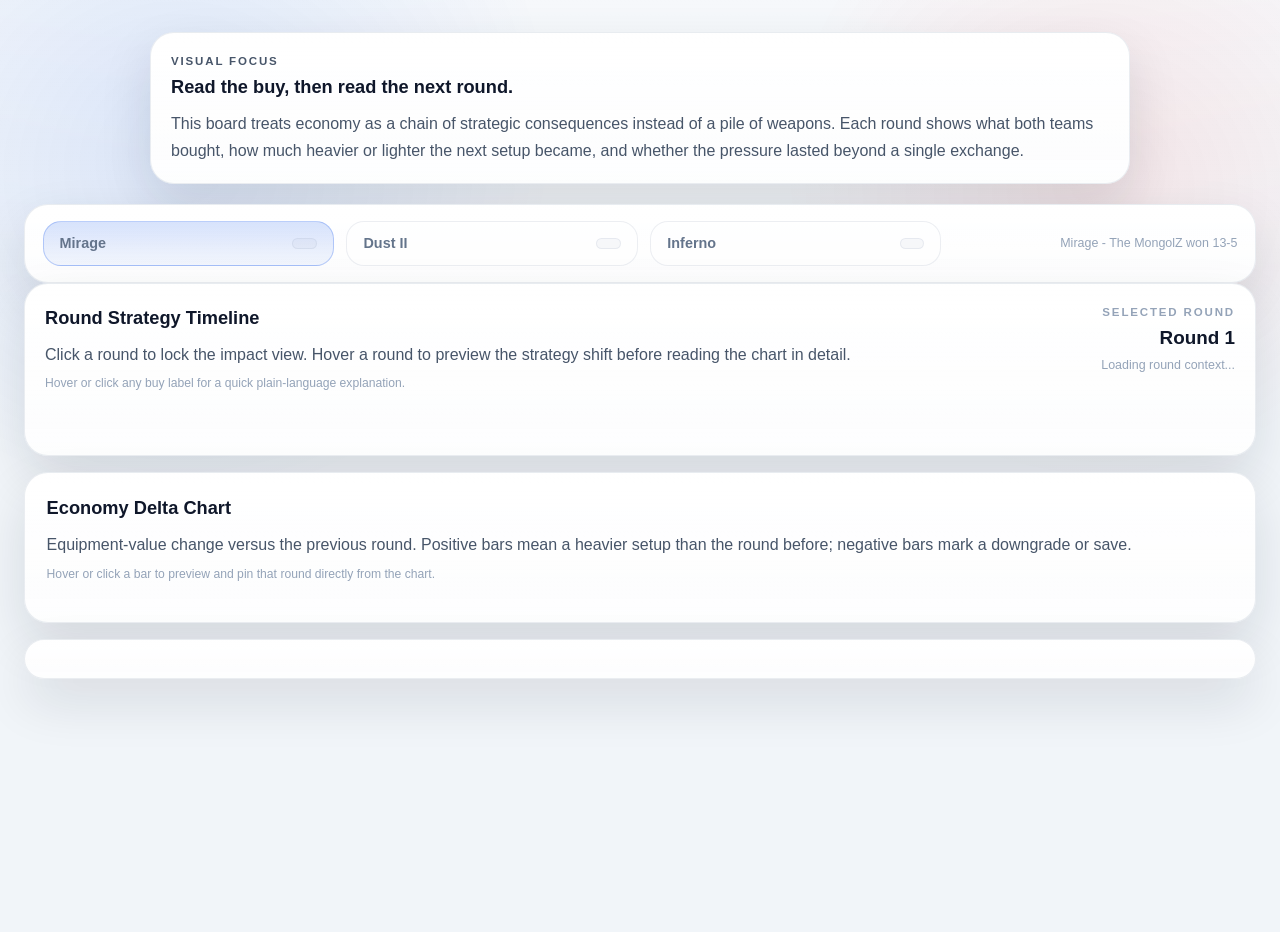
==== commit 009406de: "Refine eco board layout and interactions" ====
--- a/eco_board.html
+++ b/eco_board.html
@@ -60,8 +60,8 @@
         <div>
           <h2 class="eco-section-title">Round Strategy Timeline</h2>
           <p class="eco-section-copy">
-            Click a round to lock the impact view. Hover a round to preview the team-level loadout mix
-            without opening full player cards.
+            Click a round to lock the impact view. Hover a round to preview the strategy shift before
+            reading the chart in detail.
           </p>
           <p class="eco-section-hint">Hover or click any buy label for a quick plain-language explanation.</p>
         </div>
@@ -84,6 +84,7 @@
             Equipment-value change versus the previous round. Positive bars mean a heavier setup than
             the round before; negative bars mark a downgrade or save.
           </p>
+          <p class="eco-section-hint">Hover or click a bar to preview and pin that round directly from the chart.</p>
         </div>
       </div>
       <div id="ecoDeltaChart" class="eco-delta-chart" aria-label="Economy delta chart"></div>
--- a/css/style.css
+++ b/css/style.css
@@ -7,6 +7,9 @@
   box-sizing: border-box;
 }
 
+html {
+  scroll-behavior: smooth;
+}
 body {
   font-family: 'Segoe UI', Tahoma, Geneva, Verdana, sans-serif;
   line-height: 1.6;
@@ -27,54 +30,58 @@
   --vis-text-heading: #222;
   --vis-tab-bg: #fff;
   --vis-tab-hover: #e8ecf0;
-  --vis-tab-active-bg: linear-gradient(135deg, #1e3a5f, #2c5282);
+  --vis-tab-active-bg: linear-gradient(135deg, #3b82f6, #2563eb);
   --vis-tab-active-border: transparent;
   --vis-tab-active-color: #fff;
-  --vis-tab-shadow: 0 2px 4px rgba(30, 58, 95, 0.2);
+  --vis-tab-shadow: 0 2px 8px rgba(59, 130, 246, 0.28);
   --vis-btn-shadow: 0 4px 6px rgba(0, 0, 0, 0.05);
   --vis-btn-hover-shadow: 0 6px 12px rgba(0, 0, 0, 0.1);
   --vis-input-bg: #fff;
   --vis-slider-track: #ddd;
-  --vis-slider-thumb: #1e3a5f;
-  --vis-heading-border: #1e3a5f;
+  --vis-slider-thumb: #2563eb;
+  --vis-heading-border: #3b82f6;
   --vis-stat-border: #e8e8e8;
   --vis-control-bar-bg: #e8e8e8;
   --vis-loading-bg: rgba(255,255,255,0.85);
-  --vis-hm-card-bg: #1a1a1a;
+  --vis-hm-card-bg: #fff;
   --vis-ct-stat: #1565c0;
   --vis-t-stat: #c62828;
+  --vis-contested-stat: #6d28d9;
+  --vis-contested-bar: linear-gradient(90deg, #7c3aed, #c4b5fd, #7c3aed);
 }
 
 [data-theme="dark"] {
-  --vis-bg: rgba(15, 23, 42, 0.95);
-  --vis-bg-alt: rgba(30, 41, 59, 0.8);
-  --vis-bg-card: rgba(30, 41, 59, 0.6);
-  --vis-border: rgba(51, 65, 85, 0.6);
-  --vis-border-light: rgba(51, 65, 85, 0.5);
-  --vis-text: #e2e8f0;
-  --vis-text-secondary: #cbd5e1;
-  --vis-text-muted: #94a3b8;
-  --vis-text-faint: #64748b;
-  --vis-text-dim: #64748b;
-  --vis-text-heading: #e2e8f0;
-  --vis-tab-bg: rgba(30, 41, 59, 0.6);
-  --vis-tab-hover: rgba(51, 65, 85, 0.8);
+  --vis-bg: rgba(0, 0, 0, 0.94);
+  --vis-bg-alt: rgba(16, 16, 16, 0.96);
+  --vis-bg-card: rgba(22, 22, 22, 0.78);
+  --vis-border: rgba(255, 255, 255, 0.09);
+  --vis-border-light: rgba(255, 255, 255, 0.07);
+  --vis-text: #e5e5e5;
+  --vis-text-secondary: #d4d4d4;
+  --vis-text-muted: #a3a3a3;
+  --vis-text-faint: #737373;
+  --vis-text-dim: #737373;
+  --vis-text-heading: #fafafa;
+  --vis-tab-bg: rgba(24, 24, 24, 0.88);
+  --vis-tab-hover: rgba(40, 40, 40, 0.92);
   --vis-tab-active-bg: linear-gradient(135deg, #3b82f6, #2563eb);
   --vis-tab-active-border: transparent;
   --vis-tab-active-color: #fff;
   --vis-tab-shadow: 0 2px 8px rgba(59, 130, 246, 0.3);
-  --vis-btn-shadow: 0 4px 8px rgba(0, 0, 0, 0.2);
-  --vis-btn-hover-shadow: 0 6px 16px rgba(0, 0, 0, 0.3);
-  --vis-input-bg: rgba(30, 41, 59, 0.8);
-  --vis-slider-track: rgba(51, 65, 85, 0.6);
+  --vis-btn-shadow: 0 4px 8px rgba(0, 0, 0, 0.35);
+  --vis-btn-hover-shadow: 0 6px 16px rgba(0, 0, 0, 0.45);
+  --vis-input-bg: rgba(18, 18, 18, 0.92);
+  --vis-slider-track: rgba(55, 55, 55, 0.85);
   --vis-slider-thumb: #3b82f6;
   --vis-heading-border: #3b82f6;
-  --vis-stat-border: rgba(51, 65, 85, 0.5);
-  --vis-control-bar-bg: rgba(51, 65, 85, 0.5);
-  --vis-loading-bg: rgba(15, 23, 42, 0.85);
-  --vis-hm-card-bg: rgba(15, 23, 42, 0.8);
+  --vis-stat-border: rgba(255, 255, 255, 0.07);
+  --vis-control-bar-bg: rgba(32, 32, 32, 0.92);
+  --vis-loading-bg: rgba(0, 0, 0, 0.9);
+  --vis-hm-card-bg: rgba(10, 10, 10, 0.94);
   --vis-ct-stat: #58a6ff;
   --vis-t-stat: #ff7b72;
+  --vis-contested-stat: #c4b5fd;
+  --vis-contested-bar: linear-gradient(90deg, #5b21b6, #a78bfa, #6d28d9);
 }
 
 /* === Vis Block (full-width wrapper per visualization) === */
@@ -110,32 +117,31 @@
 .storyboard-text {
   width: 100%;
   max-width: 100%;
-  margin: 0 auto 40px auto;
-  padding: 20px 30px;
-  background: var(--vis-bg-card);
-  border-left: 4px solid #58a6ff;
-  border-radius: 4px;
-  box-shadow: 0 4px 12px rgba(0,0,0,0.1);
-  transition: background 0.4s, color 0.4s, opacity 0.8s ease-out, transform 0.8s ease-out;
-}
-
-[data-theme="dark"] .storyboard-text {
-  box-shadow: 0 4px 12px rgba(0,0,0,0.3);
+  margin: 0 auto 32px auto;
+  padding: 0;
+  background: transparent;
+  border: none;
+  border-radius: 0;
+  box-shadow: none;
+  transition: color 0.4s, opacity 0.8s ease-out, transform 0.8s ease-out;
 }
 
 .storyboard-text h3 {
-  font-size: 20px;
+  font-size: 18px;
+  font-weight: 700;
   color: var(--vis-text-heading);
   margin-top: 0;
-  margin-bottom: 12px;
+  margin-bottom: 10px;
+  padding-left: 14px;
+  border-left: 3px solid #3b82f6;
   transition: color 0.4s;
 }
 
 .storyboard-text p {
-  font-size: 15px;
-  color: var(--vis-text);
-  line-height: 1.6;
-  margin-bottom: 12px;
+  font-size: 14px;
+  color: var(--vis-text-secondary);
+  line-height: 1.7;
+  margin-bottom: 10px;
   transition: color 0.4s;
 }
 
@@ -188,10 +194,10 @@
 .analysis-content section h2 {
   font-size: 1.35rem;
   margin-bottom: 0.5rem;
-  border-bottom: 2px solid var(--vis-heading-border);
-  padding-bottom: 0.25rem;
+  border-bottom: none;
+  padding-bottom: 0;
   color: var(--vis-text);
-  transition: color 0.4s, border-color 0.4s;
+  transition: color 0.4s;
 }
 
 .analysis-content section > p {
@@ -205,8 +211,8 @@
 .vis-container {
   width: 100%;
   min-height: 400px;
-  background-color: var(--vis-bg);
-  border: 1px solid var(--vis-border);
+  background-color: transparent;
+  border: none;
   border-radius: 8px;
   display: flex;
   align-items: center;
@@ -214,11 +220,8 @@
   color: var(--vis-text-dim);
   font-size: 1.2rem;
   overflow: hidden;
-  box-shadow: 0 2px 8px rgba(0,0,0,0.06);
-  transition: background-color 0.4s, border-color 0.4s, color 0.4s;
-}
-[data-theme="dark"] .vis-container {
-  box-shadow: 0 2px 12px rgba(0,0,0,0.3);
+  box-shadow: none;
+  transition: background-color 0.4s, color 0.4s;
 }
 .vis-container .mc-wrapper {
   width: 100%;
@@ -241,10 +244,11 @@
   display: flex; flex-wrap: wrap; gap: 16px;
   justify-content: center; align-items: center;
   padding: 14px 16px;
-  background: var(--vis-bg-alt);
-  border: 1px solid var(--vis-border);
-  border-radius: 8px 8px 0 0;
-  transition: background 0.4s, border-color 0.4s;
+  background: transparent;
+  border: none;
+  border-bottom: 1px solid color-mix(in srgb, var(--vis-border) 40%, transparent);
+  border-radius: 0;
+  transition: border-color 0.4s;
 }
 .mc-control-group { display: flex; align-items: center; gap: 8px; }
 .mc-control-group label {
@@ -312,14 +316,44 @@
   color: #fff; 
   box-shadow: 0 2px 8px rgba(239, 68, 68, 0.3);
 }
+.mc-play-cta {
+  background: linear-gradient(135deg, #3b82f6, #2563eb);
+  border-color: transparent;
+  color: #fff;
+  min-width: 110px;
+  font-size: 13px;
+  animation: mc-play-pulse 2.5s ease-in-out infinite;
+}
+.mc-play-cta:hover {
+  background: linear-gradient(135deg, #2563eb, #1d4ed8);
+  transform: translateY(-2px);
+  box-shadow: 0 4px 14px rgba(59, 130, 246, 0.4);
+}
+.mc-play-cta.playing {
+  animation: none;
+}
+@keyframes mc-play-pulse {
+  0%, 100% { box-shadow: 0 0 0 0 rgba(59, 130, 246, 0.4); }
+  50% { box-shadow: 0 0 0 6px rgba(59, 130, 246, 0); }
+}
+kbd {
+  display: inline-block;
+  padding: 1px 5px;
+  font-size: 11px;
+  font-family: inherit;
+  background: var(--vis-tab-bg);
+  border: 1px solid var(--vis-border-light);
+  border-radius: 3px;
+  box-shadow: 0 1px 0 var(--vis-border);
+  color: var(--vis-text);
+}
 
 .mc-body {
   display: flex; gap: 20px; flex-wrap: wrap;
   padding: 16px;
-  background: var(--vis-bg);
-  border: 1px solid var(--vis-border);
-  border-top: none;
-  border-radius: 0 0 8px 8px;
+  background: transparent;
+  border: none;
+  border-radius: 0;
   color: var(--vis-text);
   font-family: 'Segoe UI', -apple-system, sans-serif;
   transition: background 0.4s, border-color 0.4s, color 0.4s;
@@ -381,7 +415,7 @@
 
 .mc-side-panel { flex: 1; min-width: 220px; }
 .mc-panel-card {
-  background: var(--vis-bg-card); border: 1px solid var(--vis-border);
+  background: var(--vis-bg-card); border: 1px solid color-mix(in srgb, var(--vis-border) 50%, transparent);
   border-radius: 8px; padding: 14px; margin-bottom: 14px;
   transition: background 0.4s, border-color 0.4s;
 }
@@ -406,9 +440,31 @@
   height: 100%; transition: width 0.15s;
   display: flex; align-items: center; justify-content: center;
   font-size: 11px; font-weight: 700; color: #fff;
-}
-.mc-control-bar-ct { background: linear-gradient(90deg, #1565c0, #42a5f5); }
-.mc-control-bar-t { background: linear-gradient(90deg, #ef5350, #c62828); }
+  min-width: 0;
+  overflow: hidden;
+}
+.mc-control-bar-ct { background: linear-gradient(90deg, #1d4ed8, #3b82f6); }
+.mc-control-bar-t { background: linear-gradient(90deg, #dc2626, #f87171); }
+.mc-control-bar-neutral-zone {
+  height: 100%;
+  flex: 0 0 auto;
+  min-width: 0;
+  overflow: hidden;
+  transition: width 0.15s;
+  display: flex;
+  align-items: center;
+  justify-content: center;
+  font-size: 10px;
+  font-weight: 800;
+  letter-spacing: 0.02em;
+  background: var(--vis-contested-bar);
+  color: #faf5ff;
+  text-shadow: 0 1px 2px rgba(0, 0, 0, 0.35);
+}
+[data-theme="dark"] .mc-control-bar-neutral-zone {
+  color: #faf5ff;
+  text-shadow: 0 1px 2px rgba(0, 0, 0, 0.45);
+}
 
 .mc-stat-row {
   display: flex; justify-content: space-between; align-items: center;
@@ -423,7 +479,7 @@
 .mc-stat-value { font-size: 13px; font-weight: 600; }
 .mc-stat-ct { color: var(--vis-ct-stat); transition: color 0.4s; }
 .mc-stat-t { color: var(--vis-t-stat); transition: color 0.4s; }
-.mc-stat-neutral { color: var(--vis-text-faint); transition: color 0.4s; }
+.mc-stat-neutral { color: var(--vis-contested-stat); font-weight: 700; transition: color 0.4s; }
 
 .mc-info p {
   font-size: 11px; color: var(--vis-text-muted); line-height: 1.6;
@@ -452,11 +508,12 @@
   border-radius: 8px; 
   border: 1px solid var(--vis-border-light);
   box-shadow: inset 0 1px 3px rgba(0,0,0,0.05);
-  margin-bottom: 16px;
-}
+}
+.hm-anim-controls .hm-map-tabs { margin-bottom: 0; }
 .hm-map-tab {
-  padding: 6px 16px; background: transparent; border: none;
-  border-radius: 6px; color: var(--vis-text-secondary); font-size: 13px;
+  padding: 0 16px; height: 26px; line-height: 26px;
+  background: transparent; border: none;
+  border-radius: 6px; color: var(--vis-text-secondary); font-size: 12px;
   font-weight: 600; cursor: pointer; transition: all 0.3s cubic-bezier(0.4, 0, 0.2, 1);
 }
 .hm-map-tab:hover:not(.active) { 
@@ -496,6 +553,229 @@
   height: auto;
   display: block;
 }
+.hm-card-caption {
+  padding: 8px 12px;
+  font-size: 12px;
+  text-align: center;
+  color: var(--vis-text-secondary);
+  background: var(--vis-bg-card);
+  border-top: 1px solid var(--vis-border);
+  transition: color 0.4s, background 0.4s, border-color 0.4s;
+}
+/* ── Animated Heatmap ── */
+.hm-anim-wrapper {
+  width: 100%;
+}
+.hm-anim-controls {
+  display: flex; flex-wrap: wrap; gap: 12px 16px;
+  justify-content: center; align-items: center;
+  padding: 12px 16px;
+  background: transparent;
+  border: none;
+  border-bottom: 1px solid color-mix(in srgb, var(--vis-border) 40%, transparent);
+  border-radius: 0;
+  transition: background 0.4s, border-color 0.4s;
+}
+.hm-anim-control-group {
+  display: flex; align-items: center; gap: 6px;
+  height: 34px;
+}
+.hm-anim-control-group label {
+  font-size: 11px; color: var(--vis-text-muted); font-weight: 600;
+  text-transform: uppercase; letter-spacing: 0.5px;
+  line-height: 34px;
+  transition: color 0.4s;
+}
+.hm-view-tabs {
+  display: inline-flex;
+  background: var(--vis-tab-bg);
+  padding: 4px;
+  border-radius: 8px;
+  border: 1px solid var(--vis-border-light);
+  box-shadow: inset 0 1px 3px rgba(0,0,0,0.05);
+}
+.hm-view-tab {
+  padding: 0 14px; height: 26px; line-height: 26px;
+  background: transparent; border: none;
+  border-radius: 6px; color: var(--vis-text-secondary); font-size: 12px;
+  font-weight: 600; cursor: pointer; transition: all 0.3s cubic-bezier(0.4,0,0.2,1);
+  white-space: nowrap;
+}
+.hm-view-tab:hover:not(.active) {
+  color: var(--vis-text);
+  background: rgba(0,0,0,0.03);
+}
+[data-theme="dark"] .hm-view-tab:hover:not(.active) {
+  background: rgba(255,255,255,0.05);
+}
+.hm-view-tab.active {
+  background: var(--vis-tab-active-bg);
+  color: var(--vis-tab-active-color);
+  box-shadow: var(--vis-tab-shadow);
+}
+.hm-anim-play-btn {
+  padding: 0 18px;
+  height: 34px; line-height: 34px;
+  background: linear-gradient(135deg, #3b82f6, #2563eb);
+  border: none; border-radius: 6px;
+  color: #fff; font-size: 13px; font-weight: 600;
+  cursor: pointer;
+  transition: all 0.3s cubic-bezier(0.4,0,0.2,1);
+  min-width: 90px;
+  animation: mc-play-pulse 2.5s ease-in-out infinite;
+}
+.hm-anim-play-btn:hover {
+  background: linear-gradient(135deg, #2563eb, #1d4ed8);
+  transform: translateY(-1px);
+  box-shadow: 0 4px 14px rgba(59,130,246,0.4);
+}
+.hm-anim-play-btn.playing {
+  background: linear-gradient(135deg, #ef4444, #dc2626);
+  animation: none;
+}
+.hm-anim-select {
+  padding: 0 28px 0 12px; height: 34px;
+  background: var(--vis-input-bg);
+  border: 1px solid var(--vis-border-light);
+  border-radius: 6px; color: var(--vis-text); font-size: 13px;
+  font-weight: 600; cursor: pointer;
+  transition: all 0.3s; box-shadow: var(--vis-btn-shadow);
+  appearance: none; -webkit-appearance: none;
+  background-image: url("data:image/svg+xml,%3Csvg xmlns='http://www.w3.org/2000/svg' width='12' height='12' viewBox='0 0 12 12'%3E%3Cpath fill='%23666' d='M6 8L1 3h10z'/%3E%3C/svg%3E");
+  background-repeat: no-repeat;
+  background-position: right 8px center;
+  background-size: 12px;
+}
+.hm-anim-badge {
+  font-size: 12px; font-weight: 600; color: var(--vis-text-muted);
+  padding: 0 12px; height: 34px; line-height: 34px;
+  border-radius: 999px;
+  background: var(--vis-bg-card); border: 1px solid var(--vis-border);
+  transition: all 0.4s; white-space: nowrap;
+}
+
+.hm-anim-body {
+  padding: 16px;
+  background: transparent;
+  border: none;
+  transition: color 0.4s;
+}
+.hm-anim-canvas-wrap {
+  display: grid;
+  grid-template-columns: 1fr 1fr;
+  gap: 16px;
+}
+.hm-anim-canvas-card {
+  border: 1px solid var(--vis-border);
+  border-radius: 8px;
+  overflow: hidden;
+  background: var(--vis-hm-card-bg);
+  box-shadow: 0 2px 8px rgba(0,0,0,0.06);
+  transition: background 0.4s, border-color 0.4s;
+}
+[data-theme="dark"] .hm-anim-canvas-card {
+  box-shadow: 0 2px 12px rgba(0,0,0,0.3);
+}
+.hm-anim-canvas-container {
+  position: relative;
+  width: 100%;
+  padding-top: 100%;
+}
+.hm-anim-canvas-container .hm-anim-radar {
+  position: absolute; top: 0; left: 0;
+  width: 100%; height: 100%;
+  display: block;
+}
+.hm-anim-canvas-container canvas {
+  position: absolute; top: 0; left: 0;
+  width: 100%; height: 100%;
+  pointer-events: none;
+}
+.hm-anim-canvas-label {
+  padding: 8px 12px;
+  font-size: 13px;
+  text-align: center;
+  color: var(--vis-text-secondary);
+  background: var(--vis-bg-card);
+  border-top: 1px solid var(--vis-border);
+  transition: color 0.4s, background 0.4s, border-color 0.4s;
+}
+
+/* Timeline slider */
+.hm-anim-timeline {
+  display: flex; align-items: center; gap: 12px;
+  margin-top: 16px; padding: 0 4px;
+}
+.hm-anim-time-label {
+  font-size: 11px; color: var(--vis-text-muted); font-weight: 600;
+  white-space: nowrap; transition: color 0.4s;
+}
+.hm-anim-slider {
+  flex: 1; height: 6px;
+  -webkit-appearance: none; appearance: none;
+  background: var(--vis-border);
+  border-radius: 3px; outline: none;
+  cursor: pointer; transition: background 0.4s;
+}
+.hm-anim-slider::-webkit-slider-thumb {
+  -webkit-appearance: none; appearance: none;
+  width: 18px; height: 18px; border-radius: 50%;
+  background: #3b82f6; border: 2px solid #fff;
+  box-shadow: 0 2px 6px rgba(59,130,246,0.4);
+  cursor: pointer; transition: transform 0.2s;
+}
+.hm-anim-slider::-webkit-slider-thumb:hover {
+  transform: scale(1.2);
+}
+.hm-anim-slider::-moz-range-thumb {
+  width: 18px; height: 18px; border-radius: 50%;
+  background: #3b82f6; border: 2px solid #fff;
+  box-shadow: 0 2px 6px rgba(59,130,246,0.4);
+  cursor: pointer;
+}
+
+/* Segment dots */
+.hm-anim-dots {
+  display: flex; justify-content: center; gap: 6px;
+  margin-top: 10px;
+}
+.hm-anim-dot {
+  width: 8px; height: 8px; border-radius: 50%;
+  background: var(--vis-border);
+  transition: all 0.3s;
+}
+.hm-anim-dot.active {
+  background: #3b82f6;
+  box-shadow: 0 0 6px rgba(59,130,246,0.5);
+  transform: scale(1.3);
+}
+.hm-anim-dot.past {
+  background: rgba(59,130,246,0.4);
+}
+
+/* Reading guide */
+.hm-anim-guide {
+  padding: 12px 16px;
+  background: transparent;
+  border: none;
+  border-top: 1px solid color-mix(in srgb, var(--vis-border) 30%, transparent);
+  border-radius: 0;
+  transition: border-color 0.4s;
+}
+.hm-anim-guide p {
+  font-size: 12px;
+  color: var(--vis-text-muted);
+  margin: 0 0 4px;
+  text-align: center;
+  transition: color 0.4s;
+}
+.hm-anim-guide p:last-child { margin-bottom: 0; }
+
+@media (max-width: 768px) {
+  .hm-anim-canvas-wrap {
+    grid-template-columns: 1fr;
+  }
+}
 
 /* ========================================
    Utility Lane Evolution (vis3)
@@ -509,9 +789,10 @@
   display: flex; flex-wrap: wrap; gap: 16px;
   justify-content: center; align-items: center;
   padding: 14px 16px;
-  background: var(--vis-bg-alt);
-  border: 1px solid var(--vis-border);
-  border-radius: 8px 8px 0 0;
+  background: transparent;
+  border: none;
+  border-bottom: 1px solid color-mix(in srgb, var(--vis-border) 40%, transparent);
+  border-radius: 0;
   transition: background 0.4s, border-color 0.4s;
 }
 .ul-control-group { display: flex; align-items: center; gap: 8px; }
@@ -557,6 +838,45 @@
   transform: translateY(-1px);
   box-shadow: var(--vis-btn-hover-shadow);
 }
+/* Shared by Utility + Kill Vector speed controls */
+.ul-select,
+.kv-select {
+  min-width: 4.5rem;
+  min-height: 32px;
+  padding: 6px 30px 6px 12px;
+  background-color: var(--vis-input-bg);
+  border: 1px solid var(--vis-border-light);
+  border-radius: 8px;
+  color: var(--vis-text);
+  font-size: 13px;
+  font-weight: 600;
+  line-height: 1.2;
+  cursor: pointer;
+  transition: border-color 0.25s, box-shadow 0.25s, background-color 0.25s;
+  box-shadow: var(--vis-btn-shadow);
+  appearance: none;
+  -webkit-appearance: none;
+  -moz-appearance: none;
+  background-image: url("data:image/svg+xml,%3Csvg xmlns='http://www.w3.org/2000/svg' width='12' height='12' viewBox='0 0 12 12'%3E%3Cpath fill='%23666' d='M6 8L1 3h10z'/%3E%3C/svg%3E");
+  background-repeat: no-repeat;
+  background-position: right 10px center;
+  background-size: 12px;
+}
+[data-theme="dark"] .ul-select,
+[data-theme="dark"] .kv-select {
+  background-image: url("data:image/svg+xml,%3Csvg xmlns='http://www.w3.org/2000/svg' width='12' height='12' viewBox='0 0 12 12'%3E%3Cpath fill='%23a3a3a3' d='M6 8L1 3h10z'/%3E%3C/svg%3E");
+  color-scheme: dark;
+}
+.ul-select:hover,
+.kv-select:hover {
+  border-color: color-mix(in srgb, var(--vis-border-light) 70%, #3b82f6);
+}
+.ul-select:focus,
+.kv-select:focus {
+  outline: none;
+  border-color: #3b82f6;
+  box-shadow: 0 0 0 3px rgba(59, 130, 246, 0.22);
+}
 
 .ul-stat-badge {
   font-size: 12px; font-weight: 600; color: var(--vis-text-muted);
@@ -568,10 +888,9 @@
 .ul-body {
   display: flex; gap: 20px; flex-wrap: wrap;
   padding: 16px;
-  background: var(--vis-bg);
-  border: 1px solid var(--vis-border);
-  border-top: none;
-  border-radius: 0 0 8px 8px;
+  background: transparent;
+  border: none;
+  border-radius: 0;
   transition: background 0.4s, border-color 0.4s;
 }
 
@@ -616,7 +935,7 @@
 
 .ul-sidebar { flex: 1; min-width: 220px; }
 .ul-panel-card {
-  background: var(--vis-bg-card); border: 1px solid var(--vis-border);
+  background: var(--vis-bg-card); border: 1px solid color-mix(in srgb, var(--vis-border) 50%, transparent);
   border-radius: 8px; padding: 14px; margin-bottom: 14px;
   transition: background 0.4s, border-color 0.4s;
 }
@@ -658,6 +977,273 @@
 }
 
 /* ========================================
+   Buy-Screen Utility Guide (vis3 intro)
+   ======================================== */
+.util-buy-screen {
+  max-width: 1100px;
+  margin: 0 auto 24px;
+  padding: 0 16px;
+}
+body > .util-buy-subtitle--dom-root {
+  position: absolute;
+  left: 0;
+  top: 0;
+  width: 1px;
+  height: 1px;
+  margin: -1px;
+  padding: 0;
+  overflow: hidden;
+  clip: rect(0, 0, 0, 0);
+  white-space: nowrap;
+  border: 0;
+}
+.util-buy-header {
+  margin-bottom: 14px;
+}
+.util-buy-header-row {
+  display: flex;
+  align-items: center;
+  gap: 12px;
+  min-height: 40px;
+}
+.util-buy-header-spacer,
+.util-buy-header-actions {
+  flex: 1 1 0;
+  min-width: 0;
+}
+.util-buy-header-actions {
+  display: flex;
+  justify-content: flex-end;
+}
+.util-buy-title-row {
+  display: inline-flex;
+  align-items: center;
+  gap: 10px;
+  flex: 0 0 auto;
+  max-width: min(100%, 560px);
+  text-align: left;
+}
+.util-buy-icon {
+  width: 28px;
+  height: 28px;
+  flex-shrink: 0;
+}
+.util-buy-title-row h3 {
+  font-size: 18px;
+  font-weight: 700;
+  line-height: 1.25;
+  color: var(--vis-text-heading);
+  letter-spacing: 0.3px;
+  transition: color 0.4s;
+  margin: 0;
+  text-align: left;
+}
+.util-buy-select-all {
+  display: inline-flex;
+  align-items: center;
+  gap: 8px;
+  padding: 8px 12px;
+  flex-shrink: 0;
+  background: var(--vis-bg-card);
+  border: 1px solid var(--vis-border);
+  border-radius: 999px;
+  cursor: pointer;
+  font: inherit;
+  color: var(--vis-text-secondary);
+  transition: all 0.25s ease;
+}
+.util-buy-select-all:hover {
+  border-color: var(--vis-text-muted);
+}
+.util-buy-select-all-box {
+  width: 16px;
+  height: 16px;
+  border: 2px solid #3b82f6;
+  border-radius: 4px;
+  position: relative;
+  flex-shrink: 0;
+}
+.util-buy-select-all.active {
+  color: var(--vis-text-heading);
+  border-color: rgba(59, 130, 246, 0.45);
+  box-shadow: 0 0 0 1px rgba(59, 130, 246, 0.2);
+}
+.util-buy-select-all.active .util-buy-select-all-box {
+  background: rgba(59, 130, 246, 0.15);
+}
+.util-buy-select-all.active .util-buy-select-all-box::after {
+  content: "";
+  position: absolute;
+  left: 3px;
+  top: 0px;
+  width: 5px;
+  height: 9px;
+  border-right: 2px solid #2563eb;
+  border-bottom: 2px solid #2563eb;
+  transform: rotate(45deg);
+}
+
+/* Card grid — 4 grenade types */
+.util-buy-cards {
+  display: grid;
+  grid-template-columns: repeat(4, 1fr);
+  gap: 12px;
+}
+
+/* Individual card */
+.util-buy-card {
+  display: flex;
+  align-items: flex-start;
+  gap: 12px;
+  padding: 14px 16px;
+  background: var(--vis-bg-card);
+  border: 2px solid var(--vis-border);
+  border-radius: 10px;
+  cursor: pointer;
+  transition: all 0.3s cubic-bezier(0.4, 0, 0.2, 1);
+  text-align: left;
+  font-family: inherit;
+  position: relative;
+  overflow: hidden;
+}
+.util-buy-card::before {
+  content: '';
+  position: absolute;
+  top: 0; left: 0; right: 0;
+  height: 3px;
+  background: transparent;
+  transition: background 0.3s;
+}
+.util-buy-card:hover {
+  transform: translateY(-2px);
+  box-shadow: 0 6px 20px rgba(0, 0, 0, 0.12);
+  border-color: var(--vis-text-muted);
+}
+[data-theme="dark"] .util-buy-card:hover {
+  box-shadow: 0 6px 20px rgba(0, 0, 0, 0.35);
+}
+
+/* Active card states per type */
+.util-buy-card.active {
+  border-color: #3b82f6;
+  box-shadow: 0 0 0 1px rgba(59, 130, 246, 0.3), 0 4px 16px rgba(59, 130, 246, 0.15);
+}
+.util-buy-card.active::before {
+  background: #3b82f6;
+}
+.util-buy-card.active[data-util="smoke"] {
+  border-color: #4fc3f7;
+  box-shadow: 0 0 0 1px rgba(79, 195, 247, 0.3), 0 4px 16px rgba(79, 195, 247, 0.15);
+}
+.util-buy-card.active[data-util="smoke"]::before {
+  background: #4fc3f7;
+}
+.util-buy-card.active[data-util="flash"] {
+  border-color: #fff176;
+  box-shadow: 0 0 0 1px rgba(255, 241, 118, 0.3), 0 4px 16px rgba(255, 241, 118, 0.12);
+}
+.util-buy-card.active[data-util="flash"]::before {
+  background: #fff176;
+}
+.util-buy-card.active[data-util="he"] {
+  border-color: #ef5350;
+  box-shadow: 0 0 0 1px rgba(239, 83, 80, 0.3), 0 4px 16px rgba(239, 83, 80, 0.15);
+}
+.util-buy-card.active[data-util="he"]::before {
+  background: #ef5350;
+}
+.util-buy-card.active[data-util="molotov"] {
+  border-color: #ff9800;
+  box-shadow: 0 0 0 1px rgba(255, 152, 0, 0.3), 0 4px 16px rgba(255, 152, 0, 0.15);
+}
+.util-buy-card.active[data-util="molotov"]::before {
+  background: #ff9800;
+}
+
+/* Card icon */
+.util-buy-card-icon {
+  width: 48px;
+  height: 48px;
+  flex-shrink: 0;
+  display: flex;
+  align-items: center;
+  justify-content: center;
+  border-radius: 8px;
+  background: rgba(0, 0, 0, 0.04);
+  transition: background 0.3s, box-shadow 0.3s;
+}
+[data-theme="dark"] .util-buy-card-icon {
+  background: rgba(255, 255, 255, 0.06);
+}
+.util-buy-card-icon svg {
+  width: 36px;
+  height: 36px;
+}
+.util-buy-card.active .util-card-smoke {
+  background: rgba(79, 195, 247, 0.12);
+  box-shadow: 0 0 12px rgba(79, 195, 247, 0.2);
+}
+.util-buy-card.active .util-card-flash {
+  background: rgba(255, 241, 118, 0.1);
+  box-shadow: 0 0 12px rgba(255, 241, 118, 0.18);
+}
+.util-buy-card.active .util-card-he {
+  background: rgba(239, 83, 80, 0.1);
+  box-shadow: 0 0 12px rgba(239, 83, 80, 0.2);
+}
+.util-buy-card.active .util-card-molotov {
+  background: rgba(255, 152, 0, 0.1);
+  box-shadow: 0 0 12px rgba(255, 152, 0, 0.2);
+}
+
+/* Card info text */
+.util-buy-card-info {
+  flex: 1;
+  min-width: 0;
+}
+.util-buy-card-name {
+  display: block;
+  font-size: 13px;
+  font-weight: 700;
+  color: var(--vis-text-heading);
+  margin-bottom: 4px;
+  transition: color 0.4s;
+}
+.util-buy-card-desc {
+  display: block;
+  font-size: 11px;
+  line-height: 1.55;
+  color: var(--vis-text-muted);
+  transition: color 0.4s;
+}
+
+/* Card price tag */
+.util-buy-card-price {
+  font-size: 13px;
+  font-weight: 700;
+  color: #22c55e;
+  white-space: nowrap;
+  flex-shrink: 0;
+  align-self: center;
+  font-family: 'Consolas', 'Courier New', monospace;
+}
+
+/* Responsive: 2 columns on tablet, 1 on mobile */
+@media (max-width: 900px) {
+  .util-buy-cards {
+    grid-template-columns: repeat(2, 1fr);
+  }
+}
+@media (max-width: 540px) {
+  .util-buy-cards {
+    grid-template-columns: 1fr;
+  }
+  .util-buy-card {
+    padding: 12px;
+  }
+}
+
+/* ========================================
    Kill Vector Field (vis4)
    ======================================== */
 #vis4.vis-container { display: block; }
@@ -667,10 +1253,11 @@
   display: flex; flex-wrap: wrap; gap: 16px;
   justify-content: center; align-items: center;
   padding: 14px 16px;
-  background: var(--vis-bg-alt);
-  border: 1px solid var(--vis-border);
-  border-radius: 8px 8px 0 0;
-  transition: background 0.4s, border-color 0.4s;
+  background: transparent;
+  border: none;
+  border-bottom: 1px solid color-mix(in srgb, var(--vis-border) 40%, transparent);
+  border-radius: 0;
+  transition: border-color 0.4s;
 }
 .kv-control-group { display: flex; align-items: center; gap: 8px; }
 .kv-control-group label {
@@ -726,10 +1313,9 @@
 .kv-body {
   display: flex; gap: 20px; flex-wrap: wrap;
   padding: 16px;
-  background: var(--vis-bg);
-  border: 1px solid var(--vis-border);
-  border-top: none;
-  border-radius: 0 0 8px 8px;
+  background: transparent;
+  border: none;
+  border-radius: 0;
   transition: background 0.4s, border-color 0.4s;
 }
 
@@ -773,7 +1359,7 @@
 
 .kv-sidebar { flex: 1; min-width: 220px; }
 .kv-panel-card {
-  background: var(--vis-bg-card); border: 1px solid var(--vis-border);
+  background: var(--vis-bg-card); border: 1px solid color-mix(in srgb, var(--vis-border) 50%, transparent);
   border-radius: 8px; padding: 14px; margin-bottom: 14px;
   transition: background 0.4s, border-color 0.4s;
 }
@@ -821,9 +1407,9 @@
   gap: 20px;
   flex-wrap: wrap;
   padding: 16px;
-  background: var(--vis-bg);
-  border: 1px solid var(--vis-border);
-  border-radius: 8px;
+  background: transparent;
+  border: none;
+  border-radius: 0;
   transition: background 0.4s, border-color 0.4s, box-shadow 0.5s ease;
 }
 .eco-board-wrapper.eco-glow-win {
@@ -900,10 +1486,10 @@
   -webkit-backdrop-filter: blur(18px) saturate(160%);
 }
 [data-theme="dark"] .vis-tooltip {
-  background: linear-gradient(135deg, rgba(30,41,59,0.44), rgba(15,23,42,0.28));
-  border: 1px solid rgba(148,163,184,0.22);
-  box-shadow: 0 12px 32px rgba(0,0,0,0.42), inset 0 1px 0 rgba(255,255,255,0.08);
-  color: #f8fafc;
+  background: linear-gradient(135deg, rgba(12, 12, 12, 0.94), rgba(0, 0, 0, 0.9));
+  border: 1px solid rgba(255, 255, 255, 0.1);
+  box-shadow: 0 12px 32px rgba(0,0,0,0.55), inset 0 1px 0 rgba(255,255,255,0.06);
+  color: #fafafa;
 }
 
 .vis-tooltip-header {
@@ -914,8 +1500,9 @@
   letter-spacing: 0.3px;
 }
 [data-theme="dark"] .vis-tooltip-header {
-  background: linear-gradient(135deg, rgba(59,130,246,0.64), rgba(37,99,235,0.52));
-  color: #f8fafc;
+  background: linear-gradient(135deg, rgba(32, 32, 32, 0.98), rgba(18, 18, 18, 0.99));
+  color: #fafafa;
+  border-bottom: 1px solid rgba(255, 255, 255, 0.08);
 }
 
 .vis-tooltip-body {
@@ -929,7 +1516,7 @@
   font-size: 10px; line-height: 1.45;
   color: #374151;
 }
-[data-theme="dark"] .vis-tooltip-pie-legend { color: #cbd5e1; }
+[data-theme="dark"] .vis-tooltip-pie-legend { color: #d4d4d4; }
 .vis-tooltip-pie-legend .pie-leg-item {
   display: flex; align-items: center; gap: 5px;
 }
@@ -939,16 +1526,19 @@
 .vis-tooltip-pie-legend .pie-leg-pct {
   font-weight: 700; color: #111827; min-width: 24px; text-align: right;
 }
-[data-theme="dark"] .vis-tooltip-pie-legend .pie-leg-pct { color: #f8fafc; }
+[data-theme="dark"] .vis-tooltip-pie-legend .pie-leg-pct { color: #fafafa; }
 
 .vis-tooltip-divider {
   height: 1px; background: rgba(148,163,184,0.24); margin: 8px 0;
 }
+[data-theme="dark"] .vis-tooltip-divider {
+  background: rgba(255, 255, 255, 0.1);
+}
 
 .vis-tooltip-stats {
   font-size: 10px; color: #374151; line-height: 1.55;
 }
-[data-theme="dark"] .vis-tooltip-stats { color: #cbd5e1; }
+[data-theme="dark"] .vis-tooltip-stats { color: #d4d4d4; }
 .vis-tooltip-stats .stat-row {
   display: flex; justify-content: space-between;
   gap: 8px;
@@ -956,13 +1546,13 @@
 .vis-tooltip-stats .stat-val {
   font-weight: 700; color: #111827;
 }
-[data-theme="dark"] .vis-tooltip-stats .stat-val { color: #f8fafc; }
+[data-theme="dark"] .vis-tooltip-stats .stat-val { color: #fafafa; }
 
 .vis-tooltip-kills {
   font-size: 10px; color: #374151; line-height: 1.45;
   max-height: 74px; overflow-y: auto;
 }
-[data-theme="dark"] .vis-tooltip-kills { color: #cbd5e1; }
+[data-theme="dark"] .vis-tooltip-kills { color: #d4d4d4; }
 .vis-tooltip-kills .kill-entry {
   display: flex; align-items: center; gap: 6px;
   padding: 2px 0; border-bottom: 1px solid rgba(148,163,184,0.18);
--- a/css/dashboard.css
+++ b/css/dashboard.css
@@ -10,39 +10,44 @@
 
 body.dashboard-body,
 body.dashboard-body[data-theme="dark"] {
-  --dbg-bg: #0a0f1a;
-  --dbg-bg-overlay: radial-gradient(ellipse 80% 50% at 50% -20%, rgba(59, 130, 246, 0.08) 0%, transparent 50%),
-    radial-gradient(ellipse 60% 40% at 100% 50%, rgba(139, 92, 246, 0.05) 0%, transparent 50%);
-  --dbg-header-bg: linear-gradient(135deg, rgba(15, 23, 42, 0.95) 0%, rgba(30, 41, 59, 0.9) 100%);
-  --dbg-header-border: rgba(51, 65, 85, 0.6);
-  --dbg-title-gradient: linear-gradient(135deg, #fff 0%, #94a3b8 100%);
-  --dbg-toggle-bg: rgba(30, 41, 59, 0.8);
-  --dbg-toggle-border: rgba(51, 65, 85, 0.8);
-  --dbg-btn-color: #94a3b8;
-  --dbg-btn-hover: #f8fafc;
+  /* True black–based dark UI; overlay = whisper-soft colored glows (still mostly black) */
+  --dbg-bg: #000000;
+  --dbg-bg-overlay:
+    radial-gradient(ellipse 85% 55% at 12% 8%, rgba(59, 130, 246, 0.06) 0%, transparent 52%),
+    radial-gradient(ellipse 75% 48% at 88% 18%, rgba(139, 92, 246, 0.045) 0%, transparent 50%),
+    radial-gradient(ellipse 65% 50% at 78% 88%, rgba(20, 184, 166, 0.035) 0%, transparent 48%),
+    radial-gradient(ellipse 70% 45% at 8% 72%, rgba(244, 63, 94, 0.025) 0%, transparent 46%),
+    radial-gradient(ellipse 80% 50% at 50% -18%, rgba(255, 255, 255, 0.028) 0%, transparent 50%);
+  --dbg-header-bg: linear-gradient(135deg, rgba(0, 0, 0, 0.98) 0%, rgba(18, 18, 18, 0.96) 100%);
+  --dbg-header-border: rgba(255, 255, 255, 0.08);
+  --dbg-title-gradient: linear-gradient(135deg, #ffffff 0%, #a3a3a3 100%);
+  --dbg-toggle-bg: rgba(24, 24, 24, 0.95);
+  --dbg-toggle-border: rgba(255, 255, 255, 0.1);
+  --dbg-btn-color: #a3a3a3;
+  --dbg-btn-hover: #fafafa;
   --dbg-main-bg: transparent;
-  --dbg-game-bg: rgba(30, 41, 59, 0.6);
-  --dbg-game-border: rgba(51, 65, 85, 0.5);
-  --dbg-hint: #64748b;
-  --dbg-map-bg: linear-gradient(145deg, rgba(30, 41, 59, 0.9) 0%, rgba(15, 23, 42, 0.95) 100%);
-  --dbg-map-border: rgba(51, 65, 85, 0.5);
-  --dbg-map-country-stroke: rgba(255, 255, 255, 0.15);
-  --dbg-loading-bg: rgba(30, 41, 59, 0.8);
-  --dbg-loading-color: #94a3b8;
-  --dbg-tooltip-bg: linear-gradient(135deg, rgba(30, 41, 59, 0.98) 0%, rgba(15, 23, 42, 0.98) 100%);
-  --dbg-tooltip-border: rgba(59, 130, 246, 0.3);
-  --dbg-tooltip-color: #f8fafc;
-  --dbg-tooltip-arrow: rgba(30, 41, 59, 0.98);
-  --dbg-panel-bg: linear-gradient(180deg, rgba(30, 41, 59, 0.98) 0%, rgba(15, 23, 42, 0.98) 100%);
-  --dbg-panel-border: rgba(51, 65, 85, 0.6);
-  --dbg-panel-title: linear-gradient(135deg, #fff 0%, #cbd5e1 100%);
-  --dbg-panel-text: #94a3b8;
-  --dbg-panel-placeholder: #64748b;
-  --dbg-close-bg: rgba(51, 65, 85, 0.8);
-  --dbg-close-color: #94a3b8;
-  --dbg-footer-bg: rgba(15, 23, 42, 0.8);
-  --dbg-footer-color: #64748b;
-  --dbg-footer-border: rgba(51, 65, 85, 0.4);
+  --dbg-game-bg: rgba(20, 20, 20, 0.75);
+  --dbg-game-border: rgba(255, 255, 255, 0.08);
+  --dbg-hint: #737373;
+  --dbg-map-bg: linear-gradient(145deg, rgba(14, 14, 14, 0.98) 0%, rgba(0, 0, 0, 0.99) 100%);
+  --dbg-map-border: rgba(255, 255, 255, 0.1);
+  --dbg-map-country-stroke: rgba(255, 255, 255, 0.14);
+  --dbg-loading-bg: rgba(10, 10, 10, 0.92);
+  --dbg-loading-color: #a3a3a3;
+  --dbg-tooltip-bg: linear-gradient(135deg, rgba(22, 22, 22, 0.98) 0%, rgba(8, 8, 8, 0.99) 100%);
+  --dbg-tooltip-border: rgba(255, 255, 255, 0.12);
+  --dbg-tooltip-color: #fafafa;
+  --dbg-tooltip-arrow: rgba(18, 18, 18, 0.98);
+  --dbg-panel-bg: linear-gradient(180deg, rgba(20, 20, 20, 0.98) 0%, rgba(5, 5, 5, 0.99) 100%);
+  --dbg-panel-border: rgba(255, 255, 255, 0.1);
+  --dbg-panel-title: linear-gradient(135deg, #ffffff 0%, #d4d4d4 100%);
+  --dbg-panel-text: #a3a3a3;
+  --dbg-panel-placeholder: #525252;
+  --dbg-close-bg: rgba(38, 38, 38, 0.95);
+  --dbg-close-color: #a3a3a3;
+  --dbg-footer-bg: rgba(0, 0, 0, 0.88);
+  --dbg-footer-color: #737373;
+  --dbg-footer-border: rgba(255, 255, 255, 0.06);
 }
 
 /* ---------- CSS Variables: Light Mode ---------- */
@@ -98,42 +103,99 @@
   transition: opacity 0.4s ease;
 }
 
-/* ---------- Header ---------- */
-.dashboard-header {
+/* ============================================
+   Hero Section — Full-Screen Landing
+   ============================================ */
+.hero {
   position: relative;
+  z-index: 1;
+  width: 100%;
+  min-height: 100vh;
+  display: flex;
+  flex-direction: column;
+  align-items: center;
+  justify-content: center;
+  overflow: hidden;
+  background: transparent;
+}
+
+.hero-glow {
+  position: absolute;
+  border-radius: 50%;
+  pointer-events: none;
+  filter: blur(100px);
+  z-index: 0;
+  transition: opacity 0.6s;
+}
+.hero-glow--1 {
+  width: 600px; height: 600px;
+  top: -12%; left: 30%;
+  background: radial-gradient(circle, rgba(59,130,246,0.18) 0%, transparent 70%);
+}
+.hero-glow--2 {
+  width: 500px; height: 500px;
+  bottom: -8%; right: 15%;
+  background: radial-gradient(circle, rgba(139,92,246,0.14) 0%, transparent 70%);
+}
+body[data-theme="light"] .hero-glow--1 {
+  background: radial-gradient(circle, rgba(59,130,246,0.10) 0%, transparent 70%);
+}
+body[data-theme="light"] .hero-glow--2 {
+  background: radial-gradient(circle, rgba(139,92,246,0.08) 0%, transparent 70%);
+}
+
+body.dashboard-body[data-theme="dark"] .hero-glow--1 {
+  background: radial-gradient(circle, rgba(255, 255, 255, 0.055) 0%, transparent 70%);
+}
+body.dashboard-body[data-theme="dark"] .hero-glow--2 {
+  background: radial-gradient(circle, rgba(255, 255, 255, 0.04) 0%, transparent 70%);
+}
+
+/* Nav bar floating at top */
+.hero-nav {
+  position: absolute;
+  top: 0; left: 0; right: 0;
   z-index: 10;
-  background: var(--dbg-header-bg);
-  padding: 1.5rem 2rem;
-  border-bottom: 1px solid var(--dbg-header-border);
-  box-shadow: 0 4px 24px rgba(0, 0, 0, 0.08);
-  backdrop-filter: blur(12px);
-  transition: background 0.4s, border-color 0.4s;
-}
-
-body.dashboard-body[data-theme="dark"] .dashboard-header {
-  box-shadow: 0 4px 24px rgba(0, 0, 0, 0.3);
-}
-
-.header-inner {
-  max-width: 1400px;
-  margin: 0 auto;
-  display: flex;
-  align-items: center;
-  justify-content: center;
-  flex-wrap: wrap;
+  display: flex;
+  align-items: center;
+  justify-content: space-between;
+  padding: 1.25rem 2.5rem;
+}
+.hero-nav-logo {
+  font-size: 1.15rem;
+  font-weight: 800;
+  letter-spacing: 0.04em;
+  background: var(--dbg-title-gradient);
+  -webkit-background-clip: text;
+  -webkit-text-fill-color: transparent;
+  background-clip: text;
+}
+.hero-nav-links {
+  display: flex;
+  align-items: center;
   gap: 1.5rem;
 }
-
-.header-actions {
-  display: flex;
-  align-items: center;
-  gap: 1rem;
-}
-
-/* Theme toggle button */
+.hero-nav-links a {
+  font-size: 0.82rem;
+  font-weight: 600;
+  color: var(--dbg-btn-color);
+  text-decoration: none;
+  letter-spacing: 0.02em;
+  transition: color 0.25s;
+}
+.hero-nav-links a:hover {
+  color: var(--dbg-btn-hover);
+}
+.hero-nav-actions {
+  display: flex;
+  align-items: center;
+  gap: 0.75rem;
+}
+
+/* Theme toggle */
 .theme-toggle {
-  width: 48px;
-  height: 36px;
+  width: 42px;
+  height: 34px;
   border-radius: 10px;
   background: var(--dbg-toggle-bg);
   border: 1px solid var(--dbg-toggle-border);
@@ -146,57 +208,186 @@
   transition: all 0.3s ease;
   color: var(--dbg-btn-hover);
 }
-
 .theme-toggle:hover {
   transform: translateY(-1px);
-  box-shadow: 0 4px 12px rgba(0, 0, 0, 0.1);
-}
-
+  box-shadow: 0 4px 12px rgba(0,0,0,0.1);
+}
 .theme-icon {
   position: absolute;
-  width: 20px;
-  height: 20px;
-  display: flex;
-  align-items: center;
-  justify-content: center;
-  transition: all 0.4s cubic-bezier(0.4, 0, 0.2, 1);
-}
-
-.theme-icon svg {
-  width: 100%;
-  height: 100%;
-}
-
-.theme-sun {
-  opacity: 0;
-  transform: rotate(-90deg) scale(0.5);
-}
-
-.theme-moon {
-  opacity: 1;
-  transform: rotate(0) scale(1);
-}
-
-body[data-theme="light"] .theme-sun {
-  opacity: 1;
-  transform: rotate(0) scale(1);
-}
-
-body[data-theme="light"] .theme-moon {
-  opacity: 0;
-  transform: rotate(90deg) scale(0.5);
-}
-
-.dashboard-title {
-  font-size: 1.8rem;
-  font-weight: 700;
-  letter-spacing: -0.02em;
+  width: 18px; height: 18px;
+  display: flex; align-items: center; justify-content: center;
+  transition: all 0.4s cubic-bezier(0.4,0,0.2,1);
+}
+.theme-icon svg { width: 100%; height: 100%; }
+.theme-sun { opacity: 0; transform: rotate(-90deg) scale(0.5); }
+.theme-moon { opacity: 1; transform: rotate(0) scale(1); }
+body[data-theme="light"] .theme-sun { opacity: 1; transform: rotate(0) scale(1); }
+body[data-theme="light"] .theme-moon { opacity: 0; transform: rotate(90deg) scale(0.5); }
+
+/* Content */
+.hero-content {
+  position: relative;
+  z-index: 2;
+  max-width: 820px;
+  padding: 0 2rem;
+  text-align: center;
+  display: flex;
+  flex-direction: column;
+  align-items: center;
+  gap: 1.35rem;
+}
+.hero-tag {
+  font-size: 0.82rem;
+  font-weight: 600;
+  letter-spacing: 0.12em;
+  text-transform: uppercase;
+  color: #3b82f6;
+  transition: color 0.4s;
+}
+body[data-theme="light"] .hero-tag { color: #2563eb; }
+
+.hero-title {
+  font-size: clamp(2.8rem, 6.5vw, 5rem);
+  font-weight: 800;
+  line-height: 1.12;
+  letter-spacing: -0.035em;
+  /* Extra padding: gradient text + tight line-height can clip against .hero { overflow: hidden } */
+  padding: 0.22em 0.12em;
+  margin: 0;
   background: var(--dbg-title-gradient);
   -webkit-background-clip: text;
   -webkit-text-fill-color: transparent;
   background-clip: text;
-  transition: background 0.4s;
-}
+}
+.hero-highlight {
+  background: linear-gradient(135deg, #3b82f6, #a78bfa);
+  -webkit-background-clip: text;
+  -webkit-text-fill-color: transparent;
+  background-clip: text;
+}
+.hero-desc {
+  font-size: 1.02rem;
+  line-height: 1.75;
+  max-width: 720px;
+  color: var(--dbg-panel-text);
+  transition: color 0.4s;
+}
+.hero-desc-rules {
+  display: block;
+  margin-top: 1rem;
+  padding-top: 1rem;
+  border-top: 1px solid color-mix(in srgb, var(--dbg-panel-border) 80%, transparent);
+  font-size: 0.92rem;
+  line-height: 1.65;
+  color: var(--dbg-hint);
+  transition: color 0.4s, border-color 0.4s;
+}
+.hero-desc-rules strong {
+  color: var(--dbg-btn-hover);
+  font-weight: 700;
+}
+
+/* Stat counters — one accent per metric */
+.hero-stats {
+  display: flex;
+  gap: 2rem;
+  flex-wrap: wrap;
+  justify-content: center;
+  margin-top: 0.5rem;
+}
+.hero-stat {
+  display: flex;
+  flex-direction: column;
+  align-items: center;
+  gap: 2px;
+}
+.hero-stat-num {
+  font-size: 1.75rem;
+  font-weight: 800;
+  font-variant-numeric: tabular-nums;
+  transition: color 0.4s;
+}
+.hero-stat-label {
+  font-size: 0.72rem;
+  font-weight: 600;
+  text-transform: uppercase;
+  letter-spacing: 0.06em;
+  transition: color 0.4s;
+}
+/* Dark theme (default): bright accents */
+.hero-stat--teams .hero-stat-num { color: #38bdf8; }
+.hero-stat--teams .hero-stat-label { color: rgba(56, 189, 248, 0.82); }
+.hero-stat--rounds .hero-stat-num { color: #fbbf24; }
+.hero-stat--rounds .hero-stat-label { color: rgba(251, 191, 36, 0.85); }
+.hero-stat--nades .hero-stat-num { color: #34d399; }
+.hero-stat--nades .hero-stat-label { color: rgba(52, 211, 153, 0.82); }
+.hero-stat--kills .hero-stat-num { color: #fb7185; }
+.hero-stat--kills .hero-stat-label { color: rgba(251, 113, 133, 0.85); }
+/* Light theme: slightly deeper for contrast on pale bg */
+body.dashboard-body[data-theme="light"] .hero-stat--teams .hero-stat-num { color: #0284c7; }
+body.dashboard-body[data-theme="light"] .hero-stat--teams .hero-stat-label { color: #0369a1; }
+body.dashboard-body[data-theme="light"] .hero-stat--rounds .hero-stat-num { color: #d97706; }
+body.dashboard-body[data-theme="light"] .hero-stat--rounds .hero-stat-label { color: #b45309; }
+body.dashboard-body[data-theme="light"] .hero-stat--nades .hero-stat-num { color: #059669; }
+body.dashboard-body[data-theme="light"] .hero-stat--nades .hero-stat-label { color: #047857; }
+body.dashboard-body[data-theme="light"] .hero-stat--kills .hero-stat-num { color: #e11d48; }
+body.dashboard-body[data-theme="light"] .hero-stat--kills .hero-stat-label { color: #be123c; }
+
+/* CTA button */
+.hero-cta {
+  display: inline-flex;
+  align-items: center;
+  gap: 8px;
+  margin-top: 0.6rem;
+  padding: 0.75rem 2rem;
+  font-size: 0.95rem;
+  font-weight: 700;
+  color: #fff;
+  background: linear-gradient(135deg, #3b82f6, #2563eb);
+  border: none;
+  border-radius: 999px;
+  text-decoration: none;
+  cursor: pointer;
+  box-shadow: 0 4px 20px rgba(59,130,246,0.35);
+  transition: transform 0.25s, box-shadow 0.25s;
+}
+.hero-cta:hover {
+  transform: translateY(-2px);
+  box-shadow: 0 8px 28px rgba(59,130,246,0.45);
+}
+
+/* Scroll hint */
+.hero-scroll-hint {
+  position: absolute;
+  bottom: 2rem;
+  left: 50%;
+  transform: translateX(-50%);
+  z-index: 2;
+}
+.hero-scroll-mouse {
+  width: 22px; height: 36px;
+  border: 2px solid var(--dbg-hint);
+  border-radius: 12px;
+  position: relative;
+  opacity: 0.55;
+}
+.hero-scroll-dot {
+  width: 4px; height: 4px;
+  background: var(--dbg-hint);
+  border-radius: 50%;
+  position: absolute;
+  left: 50%; top: 7px;
+  transform: translateX(-50%);
+  animation: hero-scroll-bob 1.8s ease-in-out infinite;
+}
+@keyframes hero-scroll-bob {
+  0%, 100% { opacity: 1; top: 7px; }
+  50% { opacity: 0.3; top: 22px; }
+}
+
+/* Old header — now removed; keep dashboard-title for any residual refs */
+.dashboard-header { display: none; }
+.dashboard-title { display: none; }
 
 .game-toggle {
   display: flex;
@@ -248,6 +439,9 @@
   background: rgba(148, 163, 184, 0.15);
   transform: translateY(-1px);
 }
+body.dashboard-body[data-theme="dark"] .game-btn:hover {
+  background: rgba(255, 255, 255, 0.1);
+}
 
 .game-btn.active {
   background: linear-gradient(135deg, #3b82f6 0%, #2563eb 100%);
@@ -274,6 +468,7 @@
   position: relative;
   z-index: 1;
   display: flex;
+  align-items: flex-start;
   min-height: 520px;
   background: var(--dbg-main-bg);
   transition: background 0.4s;
@@ -284,6 +479,7 @@
 
 .map-wrapper {
   flex: 1;
+  min-width: 0;
   position: relative;
   padding: 0 1.5rem 1rem;
   display: flex;
@@ -323,7 +519,8 @@
 
 .world-map-container {
   flex: 1;
-  min-height: 500px;
+  min-height: 580px;
+  max-height: 580px;
   background: var(--dbg-map-bg);
   border-radius: 16px;
   overflow: hidden;
@@ -349,6 +546,10 @@
   -webkit-mask-composite: xor;
   mask-composite: exclude;
   pointer-events: none;
+}
+
+body.dashboard-body[data-theme="dark"] .world-map-container::before {
+  background: linear-gradient(135deg, rgba(255, 255, 255, 0.07) 0%, transparent 50%, rgba(255, 255, 255, 0.04) 100%);
 }
 
 .world-map-container svg {
@@ -547,7 +748,6 @@
   inset: 0;
   z-index: 0;
   pointer-events: none;
-  opacity: 0.5;
 }
 
 .theme-sweep {
@@ -569,47 +769,6 @@
   to { opacity: 0; transform: translateX(120%); }
 }
 
-.sound-toggle {
-  width: 48px;
-  height: 36px;
-  border-radius: 10px;
-  border: 1px solid var(--dbg-toggle-border);
-  background: var(--dbg-toggle-bg);
-  color: var(--dbg-btn-hover);
-  cursor: pointer;
-  transition: all 0.2s ease;
-  display: flex;
-  align-items: center;
-  justify-content: center;
-}
-
-.sound-toggle svg {
-  width: 20px;
-  height: 20px;
-  transition: opacity 0.3s ease;
-  position: absolute;
-}
-
-.icon-sound-on {
-  opacity: 1;
-}
-
-.icon-sound-off {
-  opacity: 0;
-}
-
-.sound-toggle.muted .icon-sound-on {
-  opacity: 0;
-}
-
-.sound-toggle.muted .icon-sound-off {
-  opacity: 1;
-}
-
-.sound-toggle:hover {
-  transform: translateY(-1px);
-  color: var(--dbg-btn-hover);
-}
 
 .dynamic-status-bar {
   height: 3px;
@@ -1022,6 +1181,10 @@
     flex-direction: column;
   }
 
+  .map-wrapper {
+    flex: 1;
+  }
+
   .detail-panel {
     width: 100%;
     border-left: none;
@@ -1081,6 +1244,25 @@
   display: flex;
   flex-wrap: wrap;
   gap: 6px;
+}
+
+.player-sort-explainer {
+  display: grid;
+  gap: 5px;
+  margin-top: 2px;
+  font-size: 0.73rem;
+  color: var(--dbg-panel-text);
+  opacity: 0.9;
+}
+
+.player-sort-explainer p {
+  margin: 0;
+  line-height: 1.45;
+}
+
+.player-sort-explainer strong {
+  color: var(--dbg-btn-hover);
+  font-weight: 700;
 }
 
 .player-sort-btn {
@@ -1224,7 +1406,7 @@
 .dota-player-card {
   border: 1px solid var(--dbg-panel-border);
   border-radius: 12px;
-  background: rgba(15, 23, 42, 0.32);
+  background: rgba(255, 255, 255, 0.04);
   color: var(--dbg-panel-text);
   padding: 8px;
   display: grid;
@@ -1437,7 +1619,7 @@
 .player-dashboard-backdrop {
   position: absolute;
   inset: 0;
-  background: rgba(6, 10, 20, 0.58);
+  background: rgba(0, 0, 0, 0.62);
   backdrop-filter: blur(4px);
 }
 
@@ -1577,6 +1759,15 @@
   font-weight: 700;
 }
 
+.player-kpi-help {
+  display: block;
+  margin-top: 6px;
+  font-size: 0.69rem;
+  line-height: 1.4;
+  color: var(--dbg-panel-text);
+  opacity: 0.85;
+}
+
 .player-viz-grid {
   margin-top: 14px;
   display: grid;
@@ -1908,11 +2099,11 @@
   pointer-events: none;
   text-anchor: middle;
   dominant-baseline: middle;
-  fill: rgba(226, 232, 240, 0.9);
+  fill: rgba(245, 245, 245, 0.92);
   font-weight: 600;
   letter-spacing: 0.01em;
   paint-order: stroke;
-  stroke: rgba(15, 23, 42, 0.75);
+  stroke: rgba(0, 0, 0, 0.82);
   stroke-width: 2.2px;
   stroke-linejoin: round;
 }
@@ -2034,3 +2225,75 @@
   margin-top: 2rem;
   margin-bottom: 1rem;
 }
+
+/* ============================================================
+   Dark theme — neutral surfaces (black / white alpha, not slate)
+   ============================================================ */
+body.dashboard-body[data-theme="dark"] .team-hover-item {
+  background: rgba(255, 255, 255, 0.12);
+}
+body.dashboard-body[data-theme="dark"] .team-list-item {
+  background: rgba(255, 255, 255, 0.08);
+}
+body.dashboard-body[data-theme="dark"] .country-player-search {
+  background: rgba(255, 255, 255, 0.08);
+}
+body.dashboard-body[data-theme="dark"] .player-sort-btn {
+  background: rgba(255, 255, 255, 0.08);
+}
+body.dashboard-body[data-theme="dark"] .country-player-scroll::-webkit-scrollbar-thumb {
+  background: rgba(255, 255, 255, 0.22);
+}
+body.dashboard-body[data-theme="dark"] .country-player-scroll::-webkit-scrollbar-track {
+  background: rgba(255, 255, 255, 0.06);
+}
+body.dashboard-body[data-theme="dark"] .player-row-btn {
+  background: rgba(255, 255, 255, 0.06);
+}
+body.dashboard-body[data-theme="dark"] .dota-team-block {
+  background: rgba(255, 255, 255, 0.05);
+}
+body.dashboard-body[data-theme="dark"] .team-chip {
+  background: rgba(255, 255, 255, 0.07);
+}
+body.dashboard-body[data-theme="dark"] .player-kpi-card {
+  background: rgba(255, 255, 255, 0.06);
+}
+body.dashboard-body[data-theme="dark"] .player-hltv-chip {
+  background: rgba(255, 255, 255, 0.08);
+}
+body.dashboard-body[data-theme="dark"] .player-social-link {
+  background: rgba(255, 255, 255, 0.08);
+}
+body.dashboard-body[data-theme="dark"] .player-news-item {
+  border-color: rgba(255, 255, 255, 0.12);
+  background: rgba(255, 255, 255, 0.05);
+}
+body.dashboard-body[data-theme="dark"] .player-viz-card {
+  background: rgba(255, 255, 255, 0.06);
+}
+body.dashboard-body[data-theme="dark"] .radar-mode-btn {
+  background: rgba(255, 255, 255, 0.08);
+}
+body.dashboard-body[data-theme="dark"] .radar-grid-ring {
+  stroke: rgba(255, 255, 255, 0.2);
+}
+body.dashboard-body[data-theme="dark"] .radar-axis-line {
+  stroke: rgba(255, 255, 255, 0.22);
+}
+body.dashboard-body[data-theme="dark"] .radar-country-avg {
+  fill: rgba(255, 255, 255, 0.08);
+  stroke: rgba(255, 255, 255, 0.35);
+}
+body.dashboard-body[data-theme="dark"] .player-mini-bar-baseline {
+  background: rgba(255, 255, 255, 0.14);
+}
+body.dashboard-body[data-theme="dark"] .player-mini-bar-track {
+  background: rgba(255, 255, 255, 0.16);
+}
+body.dashboard-body[data-theme="dark"] .player-mini-bar-avg {
+  background: rgba(255, 255, 255, 0.38);
+}
+body.dashboard-body[data-theme="dark"] .player-page-btn {
+  background: rgba(255, 255, 255, 0.08);
+}
--- a/css/eco_board.css
+++ b/css/eco_board.css
@@ -117,6 +117,7 @@
 body.eco-board-page[data-theme="dark"] .eco-storyboard,
 body.eco-board-page[data-theme="dark"] .eco-command-bar,
 body.eco-board-page[data-theme="dark"] .eco-timeline-panel,
+body.eco-board-page[data-theme="dark"] .eco-context-panel,
 body.eco-board-page[data-theme="dark"] .eco-impact-stage,
 body.eco-board-page[data-theme="dark"] .eco-team-impact-card,
 body.eco-board-page[data-theme="dark"] .eco-impact-center,
@@ -311,6 +312,7 @@
 }
 
 .eco-round-timeline {
+  position: relative;
   display: flex;
   gap: 0.9rem;
   overflow-x: auto;
@@ -318,6 +320,23 @@
   scroll-snap-type: x proximity;
 }
 
+.eco-timeline-aftershock-band {
+  position: absolute;
+  top: 0.3rem;
+  bottom: 0.5rem;
+  left: 0;
+  width: 0;
+  border-radius: 26px;
+  background: linear-gradient(90deg, rgba(245, 158, 11, 0.14), rgba(245, 158, 11, 0.05));
+  opacity: 0;
+  pointer-events: none;
+  transition: opacity 0.18s ease, width 0.18s ease;
+}
+
+.eco-timeline-aftershock-band[data-visible="true"] {
+  opacity: 1;
+}
+
 .eco-round-timeline::-webkit-scrollbar,
 .eco-preview-team-grid::-webkit-scrollbar {
   height: 8px;
@@ -331,6 +350,7 @@
 
 .eco-round-card {
   position: relative;
+  z-index: 1;
   flex: 0 0 182px;
   display: flex;
   flex-direction: column;
@@ -374,7 +394,19 @@
 
 .eco-round-card.is-impacted {
   border-color: rgba(245, 158, 11, 0.42);
+  background: linear-gradient(180deg, rgba(245, 158, 11, 0.08), rgba(255, 255, 255, 0.76));
   box-shadow: inset 0 0 0 1px rgba(245, 158, 11, 0.12);
+}
+
+body.eco-board-page[data-theme="dark"] .eco-round-card.is-impacted {
+  background: linear-gradient(180deg, rgba(245, 158, 11, 0.12), rgba(15, 23, 42, 0.74));
+}
+
+.eco-round-card.is-aftershock-source {
+  border-color: rgba(245, 158, 11, 0.52);
+  box-shadow:
+    0 18px 36px rgba(245, 158, 11, 0.12),
+    inset 0 0 0 1px rgba(245, 158, 11, 0.18);
 }
 
 .eco-round-card::before {
@@ -466,6 +498,8 @@
 
 .eco-context-grid {
   display: grid;
+  grid-template-columns: minmax(0, 1.6fr) minmax(320px, 0.95fr);
+  align-items: start;
   gap: 1rem;
 }
 
@@ -483,17 +517,15 @@
 .eco-team-impact-card {
   display: flex;
   flex-direction: column;
-  gap: 0.95rem;
+  gap: 0.85rem;
   min-height: 100%;
 }
 
 .eco-team-impact-card-v {
-  grid-area: vitality;
   border-top: 4px solid var(--eco-vitality);
 }
 
 .eco-team-impact-card-m {
-  grid-area: mongolz;
   border-top: 4px solid var(--eco-mongolz);
 }
 
@@ -525,6 +557,19 @@
   margin: 0;
   font-size: 1rem;
   font-weight: 900;
+}
+
+.eco-impact-path-row {
+  display: flex;
+  align-items: center;
+  gap: 0.55rem;
+  flex-wrap: wrap;
+}
+
+.eco-impact-path-arrow {
+  color: var(--dbg-panel-placeholder);
+  font-size: 0.84rem;
+  font-weight: 800;
 }
 
 .eco-side-badge {
@@ -631,14 +676,8 @@
 
 .eco-impact-stat-grid {
   display: grid;
-  grid-template-columns: repeat(2, minmax(0, 1fr));
-  gap: 0.7rem;
-}
-
-.eco-team-compare-metrics {
-  display: flex;
-  flex-wrap: wrap;
-  gap: 0.45rem;
+  grid-template-columns: repeat(3, minmax(0, 1fr));
+  gap: 0.65rem;
 }
 
 .eco-impact-stat {
@@ -663,6 +702,14 @@
   color: var(--dbg-panel-text);
 }
 
+.eco-impact-stat-subcopy {
+  display: block;
+  margin-top: 0.3rem;
+  font-size: 0.7rem;
+  line-height: 1.45;
+  color: var(--dbg-panel-placeholder);
+}
+
 .eco-impact-stat-value.is-up {
   color: #16a34a;
 }
@@ -676,11 +723,11 @@
 }
 
 .eco-impact-center {
-  grid-area: impact;
   display: flex;
   flex-direction: column;
-  gap: 1rem;
+  gap: 0.85rem;
   border-top: 4px solid var(--eco-amber);
+  height: fit-content;
 }
 
 .eco-impact-overline {
@@ -702,6 +749,7 @@
 
 .eco-impact-copy {
   font-size: 0.92rem;
+  max-width: 76ch;
 }
 
 .eco-transition-grid {
@@ -768,6 +816,36 @@
   font-weight: 800;
 }
 
+.eco-impact-loadout {
+  display: flex;
+  flex-direction: column;
+  gap: 0.2rem;
+  padding-top: 0.1rem;
+}
+
+.eco-impact-loadout-label {
+  margin: 0;
+  font-size: 0.7rem;
+  font-weight: 800;
+  letter-spacing: 0.08em;
+  text-transform: uppercase;
+  color: var(--dbg-panel-placeholder);
+}
+
+.eco-impact-loadout-value {
+  margin: 0;
+  font-size: 0.88rem;
+  font-weight: 800;
+  color: var(--dbg-panel-text);
+}
+
+.eco-impact-footnote {
+  margin: 0;
+  font-size: 0.75rem;
+  line-height: 1.55;
+  color: var(--dbg-panel-placeholder);
+}
+
 .eco-hover-preview-panel {
   margin-top: 1rem;
 }
@@ -866,6 +944,25 @@
   font-size: 10px;
 }
 
+.eco-aftershock-band {
+  fill: rgba(245, 158, 11, 0.1);
+  stroke: rgba(245, 158, 11, 0.14);
+}
+
+.eco-aftershock-band.is-preview {
+  fill: rgba(245, 158, 11, 0.16);
+}
+
+.eco-delta-focus-line {
+  stroke: rgba(15, 23, 42, 0.2);
+  stroke-width: 1.5;
+  stroke-dasharray: 4 4;
+}
+
+.eco-delta-focus-line.is-preview {
+  stroke: rgba(245, 158, 11, 0.62);
+}
+
 .eco-delta-bar {
   rx: 8px;
   transition: opacity 0.2s ease, stroke 0.2s ease, filter 0.2s ease;
@@ -877,6 +974,16 @@
   filter: drop-shadow(0 10px 18px rgba(15, 23, 42, 0.18));
 }
 
+.eco-delta-bar.is-preview {
+  stroke: rgba(245, 158, 11, 0.6);
+  stroke-width: 2;
+  filter: drop-shadow(0 10px 18px rgba(245, 158, 11, 0.18));
+}
+
+.eco-delta-bar.is-source {
+  stroke-width: 2;
+}
+
 .eco-delta-bar.is-impacted {
   stroke: rgba(245, 158, 11, 0.5);
   stroke-width: 1.5;
@@ -893,16 +1000,36 @@
   stroke-width: 2;
 }
 
+.eco-delta-reset-marker.is-preview {
+  stroke: rgba(245, 158, 11, 0.66);
+  stroke-width: 2;
+}
+
+.eco-delta-reset-marker.is-source {
+  stroke-width: 2;
+}
+
 .eco-delta-reset-marker.is-impacted {
   stroke: rgba(245, 158, 11, 0.56);
   stroke-width: 1.6;
 }
 
+.eco-delta-hitbox {
+  fill: transparent;
+  cursor: pointer;
+}
+
 .eco-delta-reset-text {
   fill: #4338ca;
   font-size: 9px;
   font-weight: 800;
   letter-spacing: 0.08em;
+}
+
+@media (max-width: 1180px) {
+  .eco-context-grid {
+    grid-template-columns: 1fr;
+  }
 }
 
 @media (max-width: 980px) {
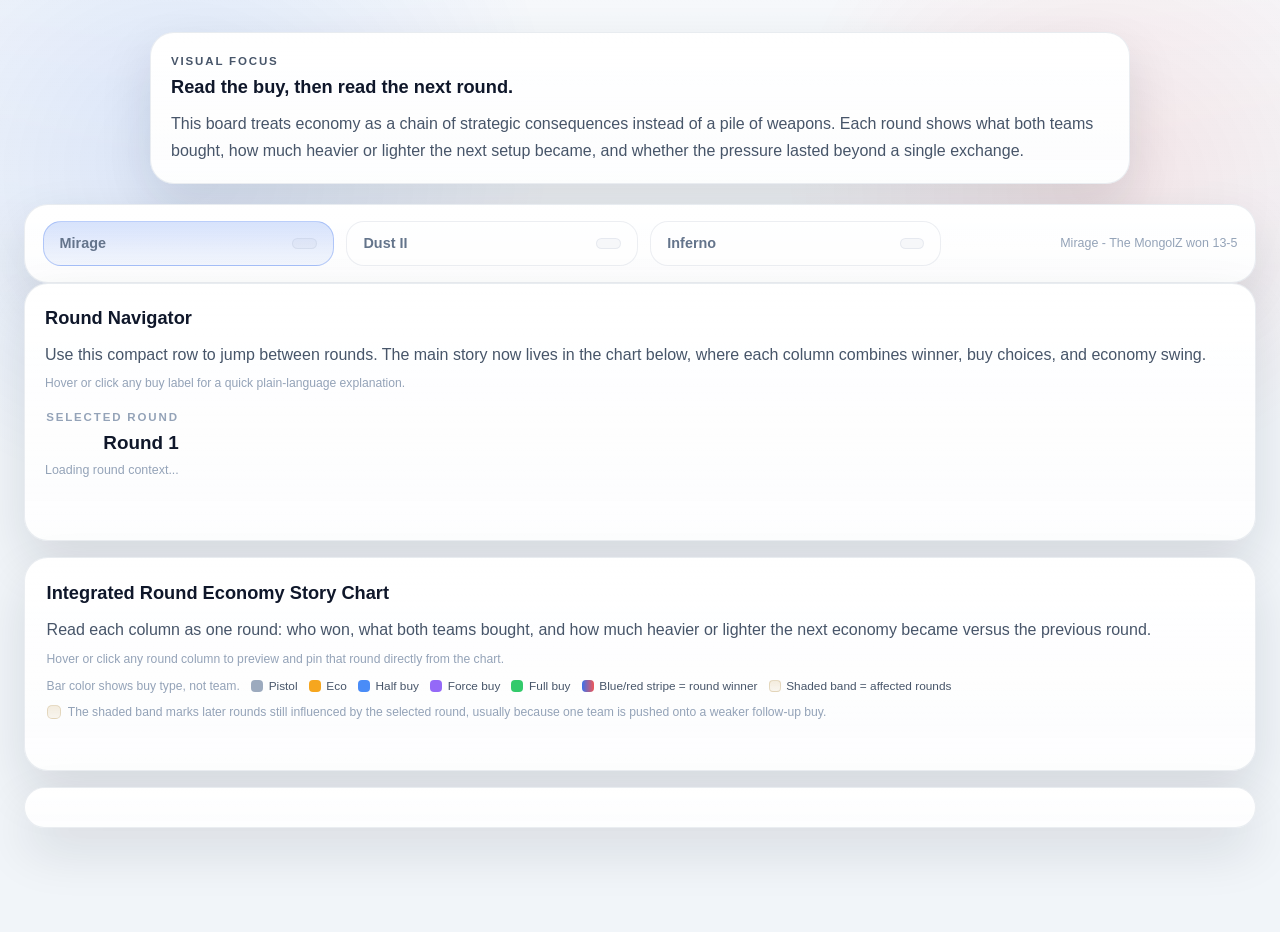
==== commit c59346f6: "Integrate round story into eco board chart" ====
--- a/eco_board.html
+++ b/eco_board.html
@@ -58,10 +58,10 @@
     <section class="eco-timeline-panel">
       <div class="eco-panel-head">
         <div>
-          <h2 class="eco-section-title">Round Strategy Timeline</h2>
+          <h2 class="eco-section-title">Round Navigator</h2>
           <p class="eco-section-copy">
-            Click a round to lock the impact view. Hover a round to preview the strategy shift before
-            reading the chart in detail.
+            Use this compact row to jump between rounds. The main story now lives in the chart below,
+            where each column combines winner, buy choices, and economy swing.
           </p>
           <p class="eco-section-hint">Hover or click any buy label for a quick plain-language explanation.</p>
         </div>
@@ -79,12 +79,23 @@
     <section class="eco-delta-panel eco-delta-panel-primary">
       <div class="eco-panel-head">
         <div>
-          <h2 class="eco-section-title">Economy Delta Chart</h2>
+          <h2 class="eco-section-title">Integrated Round Economy Story Chart</h2>
           <p class="eco-section-copy">
-            Equipment-value change versus the previous round. Positive bars mean a heavier setup than
-            the round before; negative bars mark a downgrade or save.
+            Read each column as one round: who won, what both teams bought, and how much heavier or
+            lighter the next economy became versus the previous round.
           </p>
-          <p class="eco-section-hint">Hover or click a bar to preview and pin that round directly from the chart.</p>
+          <p class="eco-section-hint">Hover or click any round column to preview and pin that round directly from the chart.</p>
+          <div class="eco-chart-legend" aria-label="Chart color legend">
+            <span class="eco-chart-legend-copy">Bar color shows buy type, not team.</span>
+            <span class="eco-chart-legend-item"><span class="eco-chart-swatch eco-chart-swatch-pistol" aria-hidden="true"></span><span>Pistol</span></span>
+            <span class="eco-chart-legend-item"><span class="eco-chart-swatch eco-chart-swatch-eco" aria-hidden="true"></span><span>Eco</span></span>
+            <span class="eco-chart-legend-item"><span class="eco-chart-swatch eco-chart-swatch-half" aria-hidden="true"></span><span>Half buy</span></span>
+            <span class="eco-chart-legend-item"><span class="eco-chart-swatch eco-chart-swatch-force" aria-hidden="true"></span><span>Force buy</span></span>
+            <span class="eco-chart-legend-item"><span class="eco-chart-swatch eco-chart-swatch-full" aria-hidden="true"></span><span>Full buy</span></span>
+            <span class="eco-chart-legend-item"><span class="eco-chart-swatch eco-chart-swatch-winner" aria-hidden="true"></span><span>Blue/red stripe = round winner</span></span>
+            <span class="eco-chart-legend-item"><span class="eco-chart-swatch eco-chart-swatch-affected" aria-hidden="true"></span><span>Shaded band = affected rounds</span></span>
+          </div>
+          <p class="eco-aftershock-explain"><span class="eco-aftershock-swatch" aria-hidden="true"></span><span>The shaded band marks later rounds still influenced by the selected round, usually because one team is pushed onto a weaker follow-up buy.</span></p>
         </div>
       </div>
       <div id="ecoDeltaChart" class="eco-delta-chart" aria-label="Economy delta chart"></div>
--- a/css/eco_board.css
+++ b/css/eco_board.css
@@ -162,6 +162,8 @@
 .eco-storyboard p,
 .eco-section-copy,
 .eco-section-hint,
+.eco-chart-legend-copy,
+.eco-aftershock-explain,
 .eco-impact-copy,
 .eco-preview-copy,
 .eco-preview-standouts {
@@ -174,6 +176,81 @@
   margin-top: 0.35rem;
   font-size: 0.76rem;
   color: var(--dbg-panel-placeholder);
+}
+
+.eco-aftershock-explain {
+  display: inline-flex;
+  align-items: center;
+  gap: 0.45rem;
+  margin-top: 0.35rem;
+  font-size: 0.76rem;
+  color: var(--dbg-panel-placeholder);
+}
+
+.eco-aftershock-swatch {
+  width: 14px;
+  height: 14px;
+  border-radius: 5px;
+  flex-shrink: 0;
+  background: linear-gradient(180deg, rgba(214, 182, 124, 0.24), rgba(214, 182, 124, 0.12));
+  border: 1px solid rgba(181, 146, 85, 0.28);
+}
+
+.eco-chart-legend {
+  display: flex;
+  flex-wrap: wrap;
+  align-items: center;
+  gap: 0.45rem 0.7rem;
+  margin-top: 0.4rem;
+}
+
+.eco-chart-legend-copy {
+  font-size: 0.76rem;
+  color: var(--dbg-panel-placeholder);
+}
+
+.eco-chart-legend-item {
+  display: inline-flex;
+  align-items: center;
+  gap: 0.35rem;
+  font-size: 0.74rem;
+  color: var(--dbg-panel-text);
+}
+
+.eco-chart-swatch {
+  width: 12px;
+  height: 12px;
+  border-radius: 4px;
+  flex-shrink: 0;
+}
+
+.eco-chart-swatch-pistol {
+  background: rgba(148, 163, 184, 0.92);
+}
+
+.eco-chart-swatch-eco {
+  background: rgba(245, 158, 11, 0.92);
+}
+
+.eco-chart-swatch-half {
+  background: rgba(59, 130, 246, 0.92);
+}
+
+.eco-chart-swatch-force {
+  background: rgba(139, 92, 246, 0.92);
+}
+
+.eco-chart-swatch-full {
+  background: rgba(34, 197, 94, 0.92);
+}
+
+.eco-chart-swatch-winner {
+  background: linear-gradient(90deg, rgba(37, 99, 235, 0.9), rgba(239, 68, 68, 0.9));
+}
+
+.eco-chart-swatch-affected {
+  background: linear-gradient(180deg, rgba(214, 182, 124, 0.24), rgba(214, 182, 124, 0.12));
+  border: 1px solid rgba(181, 146, 85, 0.28);
 }
 
 .eco-command-bar,
@@ -314,9 +391,9 @@
 .eco-round-timeline {
   position: relative;
   display: flex;
-  gap: 0.9rem;
+  gap: 0.55rem;
   overflow-x: auto;
-  padding: 0.2rem 0.1rem 0.45rem;
+  padding: 0.15rem 0.1rem 0.45rem;
   scroll-snap-type: x proximity;
 }
 
@@ -366,6 +443,13 @@
   transition: transform 0.18s ease, border-color 0.18s ease, box-shadow 0.18s ease;
 }
 
+.eco-round-card.eco-round-card-compact {
+  flex: 0 0 96px;
+  gap: 0.4rem;
+  padding: 0.68rem 0.72rem 0.6rem;
+  border-radius: 16px;
+}
+
 body.eco-board-page[data-theme="dark"] .eco-round-card {
   background: rgba(15, 23, 42, 0.74);
 }
@@ -439,6 +523,10 @@
   padding-top: 0.2rem;
 }
 
+.eco-round-card.eco-round-card-compact .eco-round-card-top {
+  padding-top: 0.08rem;
+}
+
 .eco-round-card-index {
   font-size: 0.74rem;
   font-weight: 900;
@@ -476,6 +564,19 @@
   margin-top: auto;
   font-size: 0.72rem;
   color: var(--dbg-panel-placeholder);
+}
+
+.eco-round-card.eco-round-card-compact .eco-round-card-index {
+  font-size: 0.66rem;
+}
+
+.eco-round-card.eco-round-card-compact .eco-round-card-winner {
+  font-size: 0.68rem;
+}
+
+.eco-round-card.eco-round-card-compact .eco-round-card-bottom {
+  font-size: 0.68rem;
+  font-weight: 700;
 }
 
 .eco-impact-stage {
@@ -918,9 +1019,26 @@
   margin-top: 1rem;
 }
 
+.eco-delta-chart {
+  overflow-x: auto;
+  overflow-y: hidden;
+  padding-bottom: 0.35rem;
+}
+
+.eco-delta-chart::-webkit-scrollbar {
+  height: 8px;
+}
+
+.eco-delta-chart::-webkit-scrollbar-thumb {
+  border-radius: 999px;
+  background: rgba(148, 163, 184, 0.28);
+}
+
 .eco-delta-chart svg {
   display: block;
-  width: 100%;
+  max-width: none;
+  min-width: 100%;
+  height: auto;
 }
 
 .eco-lane-title {
@@ -944,19 +1062,109 @@
   font-size: 10px;
 }
 
+.eco-delta-column-layer,
+.eco-delta-header-layer,
+.eco-delta-winner-layer {
+  pointer-events: none;
+}
+
+.eco-delta-column-highlight {
+  fill: rgba(148, 163, 184, 0.08);
+  stroke: rgba(148, 163, 184, 0.12);
+}
+
+.eco-delta-column-highlight.is-selected {
+  fill: rgba(37, 99, 235, 0.08);
+  stroke: rgba(37, 99, 235, 0.18);
+}
+
+.eco-delta-column-highlight.is-preview {
+  fill: rgba(245, 158, 11, 0.09);
+  stroke: rgba(245, 158, 11, 0.22);
+}
+
+.eco-delta-winner-stripe {
+  opacity: 0.55;
+}
+
+.eco-delta-winner-stripe-vitality {
+  fill: rgba(37, 99, 235, 0.12);
+}
+
+.eco-delta-winner-stripe-mongolz {
+  fill: rgba(239, 68, 68, 0.12);
+}
+
+.eco-delta-winner-stripe.is-selected,
+.eco-delta-winner-stripe.is-preview {
+  opacity: 0.9;
+}
+
+.eco-delta-winner-stripe.is-source {
+  opacity: 1;
+}
+
+.eco-delta-header-divider {
+  stroke: rgba(148, 163, 184, 0.18);
+}
+
+.eco-chart-round-label {
+  fill: var(--dbg-panel-placeholder);
+  font-size: 10px;
+  font-weight: 900;
+  letter-spacing: 0.1em;
+  text-transform: uppercase;
+}
+
+.eco-chart-round-label.is-selected {
+  fill: var(--eco-vitality);
+}
+
+.eco-chart-round-label.is-preview {
+  fill: #d97706;
+}
+
+.eco-chart-focus-copy {
+  fill: var(--dbg-panel-placeholder);
+  font-size: 9px;
+  font-weight: 700;
+  letter-spacing: 0.06em;
+  text-transform: uppercase;
+}
+
+.eco-chart-buy-tag {
+  stroke-width: 1;
+  cursor: help;
+}
+
+.eco-chart-buy-tag-text {
+  font-size: 9px;
+  font-weight: 800;
+  pointer-events: none;
+}
+
 .eco-aftershock-band {
-  fill: rgba(245, 158, 11, 0.1);
-  stroke: rgba(245, 158, 11, 0.14);
+  fill: rgba(214, 182, 124, 0.16);
+  stroke: rgba(181, 146, 85, 0.2);
 }
 
 .eco-aftershock-band.is-preview {
-  fill: rgba(245, 158, 11, 0.16);
+  fill: rgba(214, 182, 124, 0.24);
+}
+
+.eco-aftershock-band-label {
+  fill: #8b6b35;
+  font-size: 10px;
+  font-weight: 800;
+  letter-spacing: 0.08em;
+  text-transform: uppercase;
 }
 
 .eco-delta-focus-line {
   stroke: rgba(15, 23, 42, 0.2);
   stroke-width: 1.5;
   stroke-dasharray: 4 4;
+  pointer-events: none;
 }
 
 .eco-delta-focus-line.is-preview {
@@ -964,8 +1172,19 @@
 }
 
 .eco-delta-bar {
-  rx: 8px;
+  rx: 10px;
+  stroke: rgba(255, 255, 255, 0.44);
+  stroke-width: 1;
   transition: opacity 0.2s ease, stroke 0.2s ease, filter 0.2s ease;
+  pointer-events: none;
+}
+
+.eco-delta-bar.is-up {
+  filter: drop-shadow(0 6px 14px rgba(15, 23, 42, 0.1));
+}
+
+.eco-delta-bar.is-down {
+  opacity: 0.96;
 }
 
 .eco-delta-bar.is-selected {
@@ -993,6 +1212,7 @@
   fill: rgba(99, 102, 241, 0.16);
   stroke: rgba(99, 102, 241, 0.46);
   stroke-dasharray: 4 3;
+  pointer-events: none;
 }
 
 .eco-delta-reset-marker.is-selected {
@@ -1019,11 +1239,77 @@
   cursor: pointer;
 }
 
+.eco-delta-value-label {
+  fill: var(--dbg-panel-text);
+  font-size: 10px;
+  font-weight: 800;
+  pointer-events: none;
+}
+
 .eco-delta-reset-text {
   fill: #4338ca;
   font-size: 9px;
   font-weight: 800;
   letter-spacing: 0.08em;
+  pointer-events: none;
+}
+
+.eco-delta-winner-pill {
+  stroke-width: 1;
+}
+
+.eco-delta-winner-pill-vitality {
+  fill: rgba(37, 99, 235, 0.12);
+  stroke: rgba(37, 99, 235, 0.22);
+}
+
+.eco-delta-winner-pill-mongolz {
+  fill: rgba(239, 68, 68, 0.12);
+  stroke: rgba(239, 68, 68, 0.22);
+}
+
+.eco-delta-winner-pill.is-selected,
+.eco-delta-winner-pill.is-preview {
+  stroke-width: 1.6;
+}
+
+.eco-delta-winner-pill.is-preview {
+  filter: drop-shadow(0 8px 16px rgba(245, 158, 11, 0.14));
+}
+
+.eco-delta-winner-pill-text {
+  font-size: 8.5px;
+  font-weight: 900;
+  letter-spacing: 0.04em;
+}
+
+.eco-delta-winner-pill-text-vitality {
+  fill: var(--eco-vitality);
+}
+
+.eco-delta-winner-pill-text-mongolz {
+  fill: var(--eco-mongolz);
+}
+
+.eco-delta-winner-pill-text.is-focus {
+  font-size: 9px;
+}
+
+body.eco-board-page[data-theme="dark"] .eco-delta-column-highlight {
+  fill: rgba(148, 163, 184, 0.12);
+}
+
+body.eco-board-page[data-theme="dark"] .eco-delta-column-highlight.is-selected {
+  fill: rgba(37, 99, 235, 0.16);
+}
+
+body.eco-board-page[data-theme="dark"] .eco-delta-column-highlight.is-preview {
+  fill: rgba(245, 158, 11, 0.16);
+}
+
+body.eco-board-page[data-theme="dark"] .eco-aftershock-band-label,
+body.eco-board-page[data-theme="dark"] .eco-chart-focus-copy {
+  fill: #fcd9a5;
 }
 
 @media (max-width: 1180px) {
@@ -1059,6 +1345,11 @@
     grid-template-columns: 1fr;
   }
 
+  .eco-chart-legend {
+    flex-direction: column;
+    align-items: flex-start;
+  }
+
   .eco-command-copy,
   .eco-round-current {
     flex-basis: 100%;
@@ -1068,8 +1359,8 @@
 }
 
 @media (max-width: 620px) {
-  .eco-round-card {
-    flex-basis: 160px;
+  .eco-round-card.eco-round-card-compact {
+    flex-basis: 90px;
   }
 
   .eco-map-tabs {
